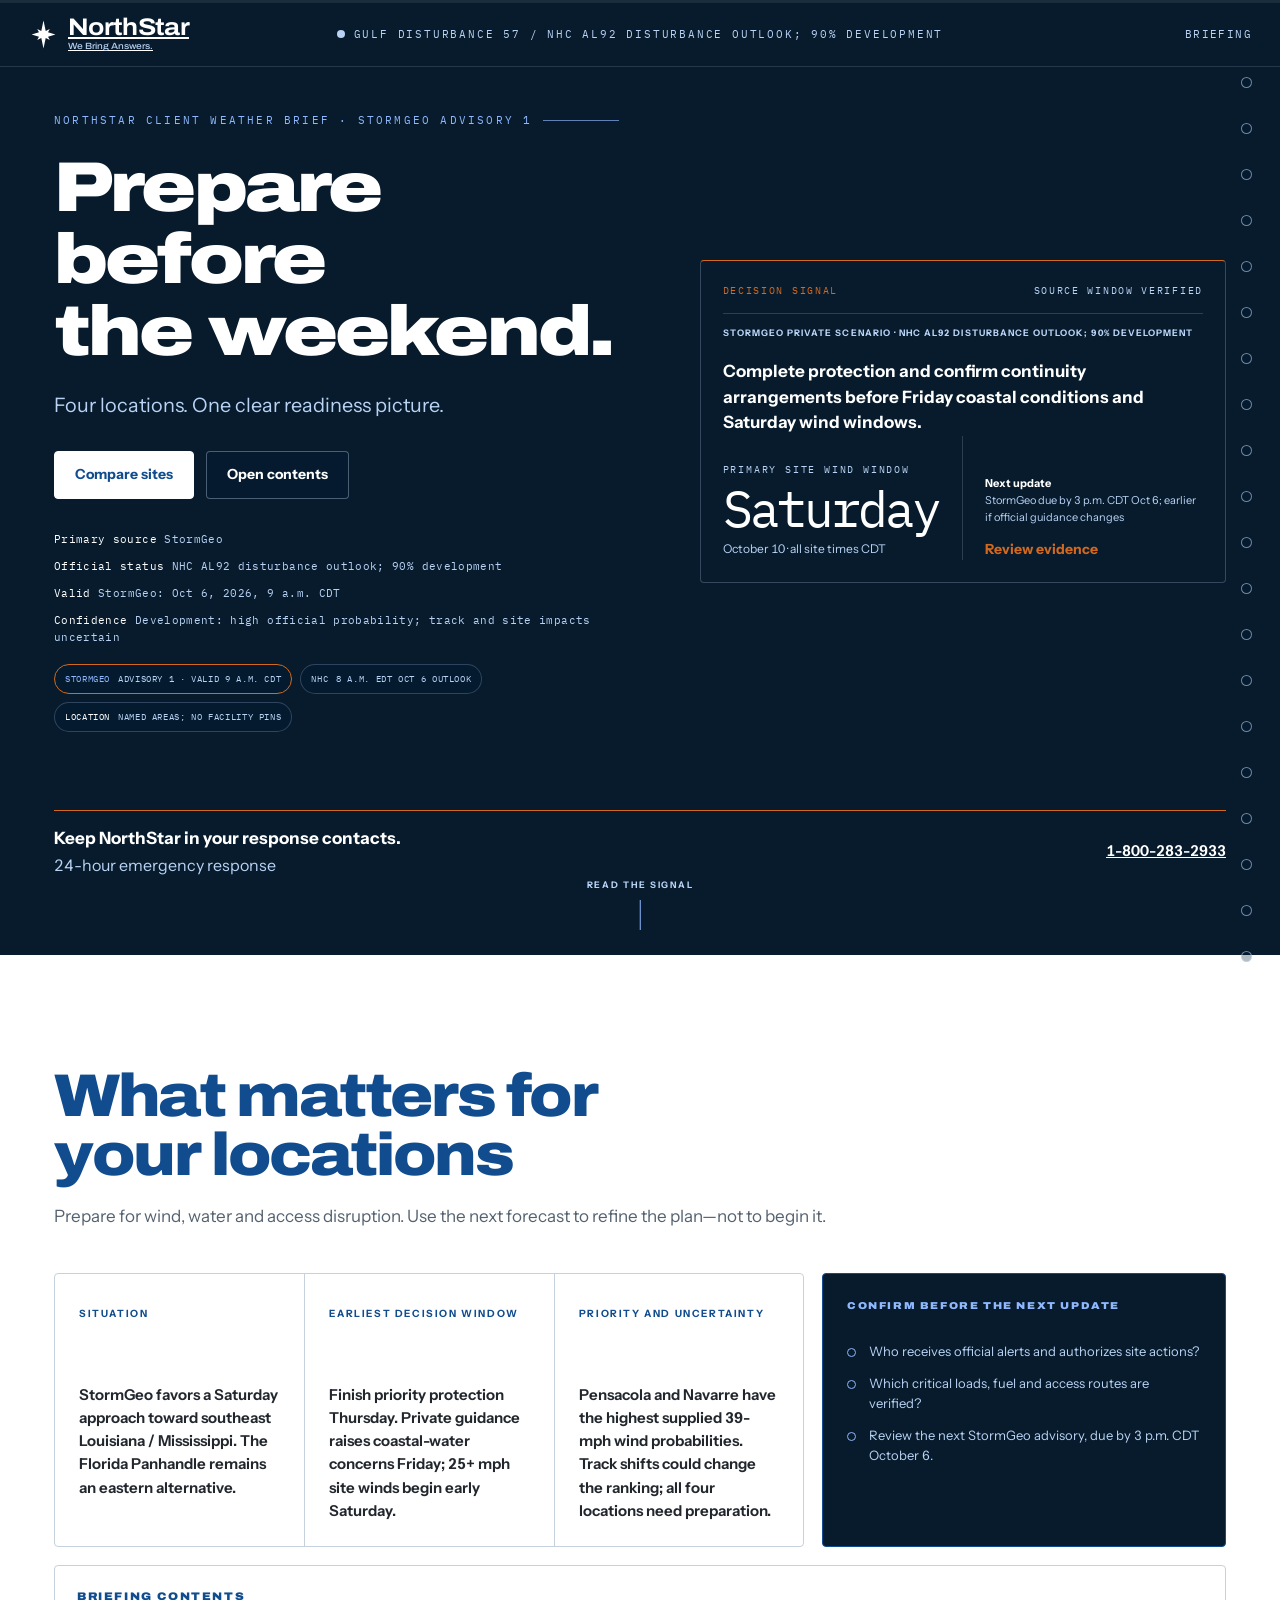
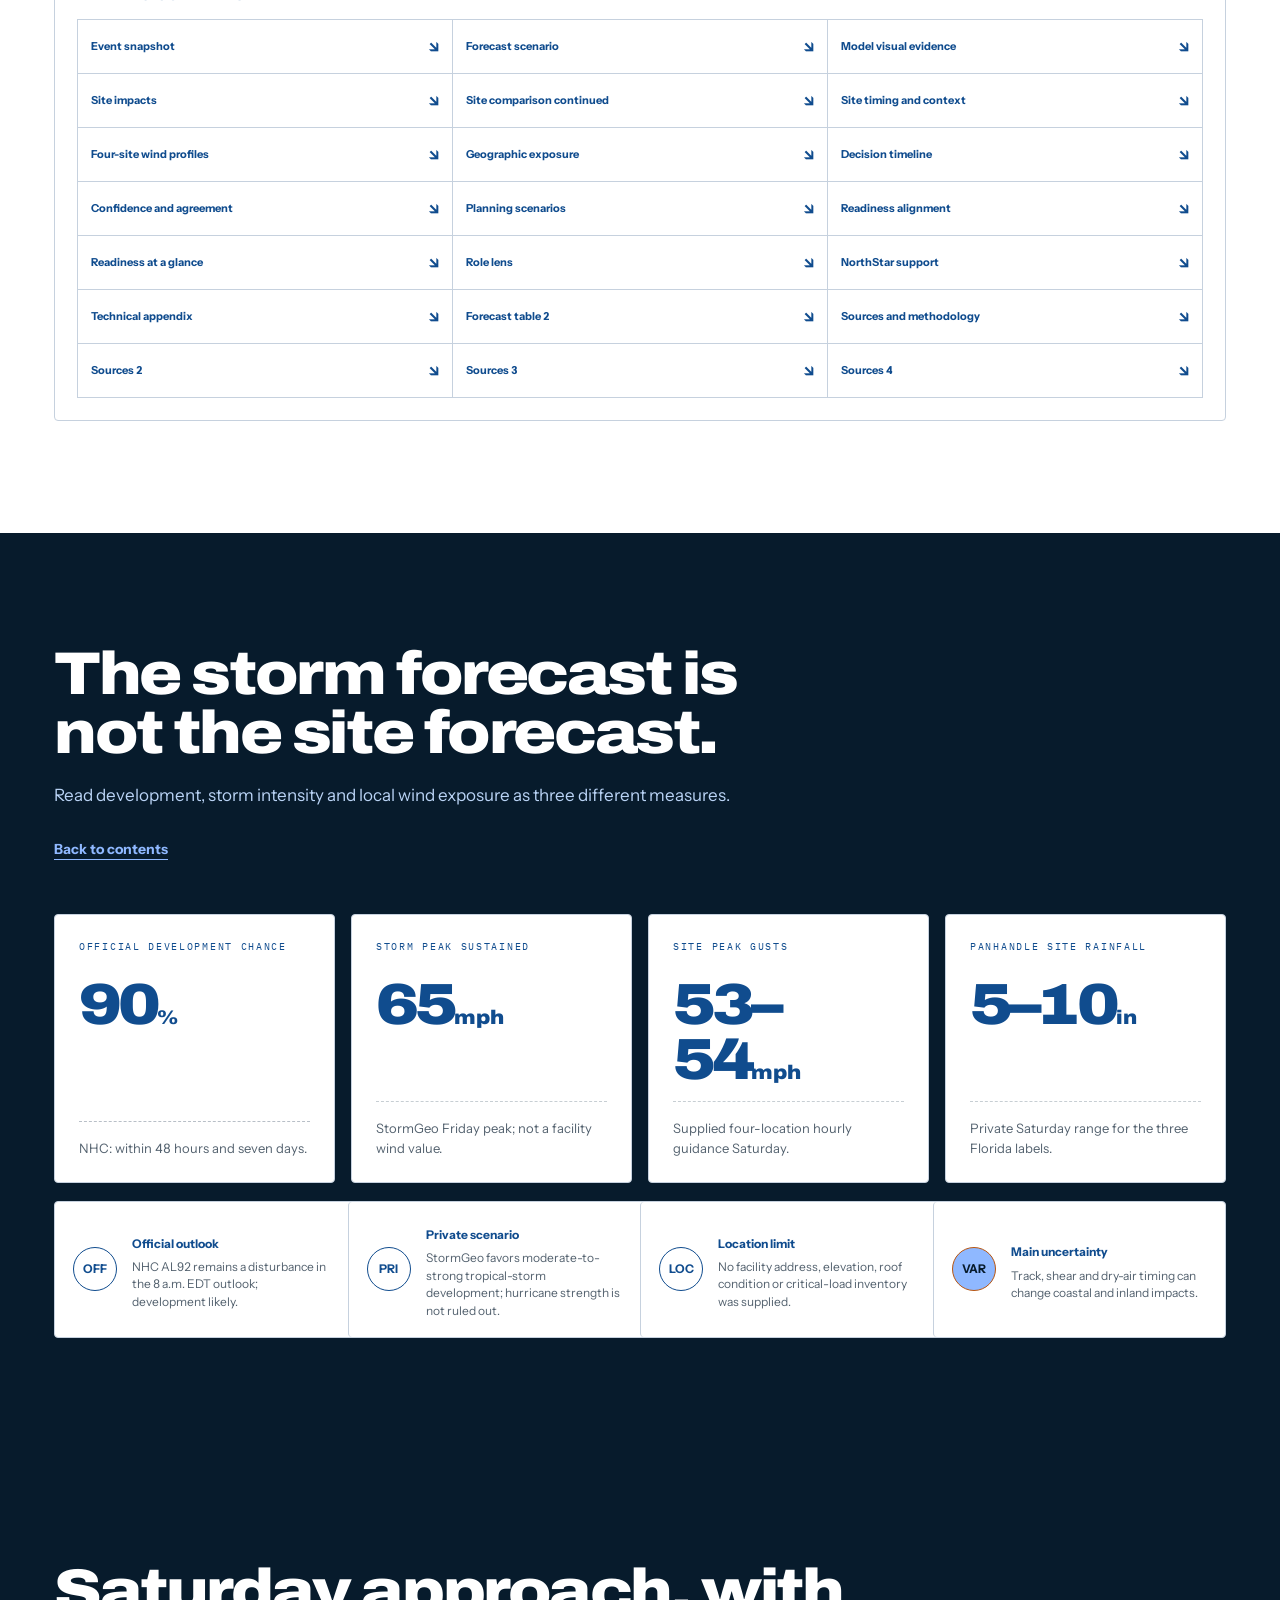
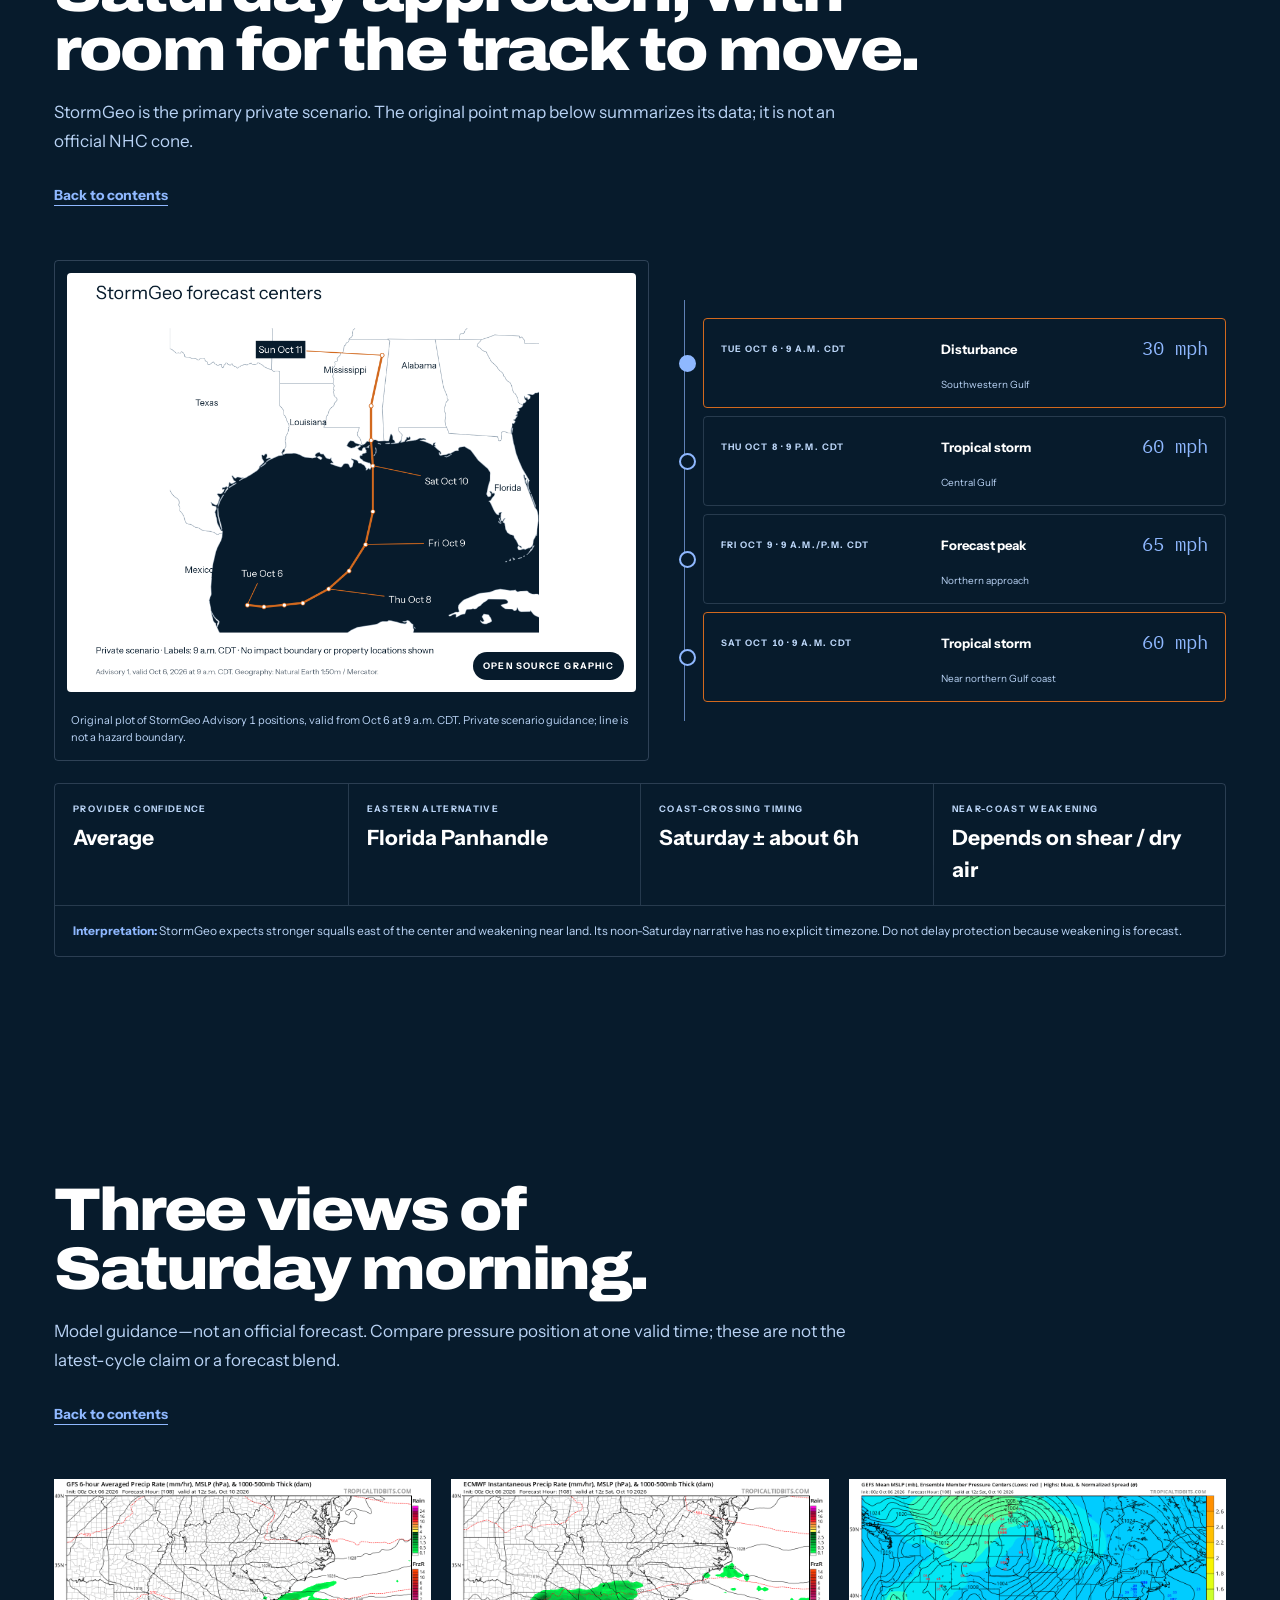
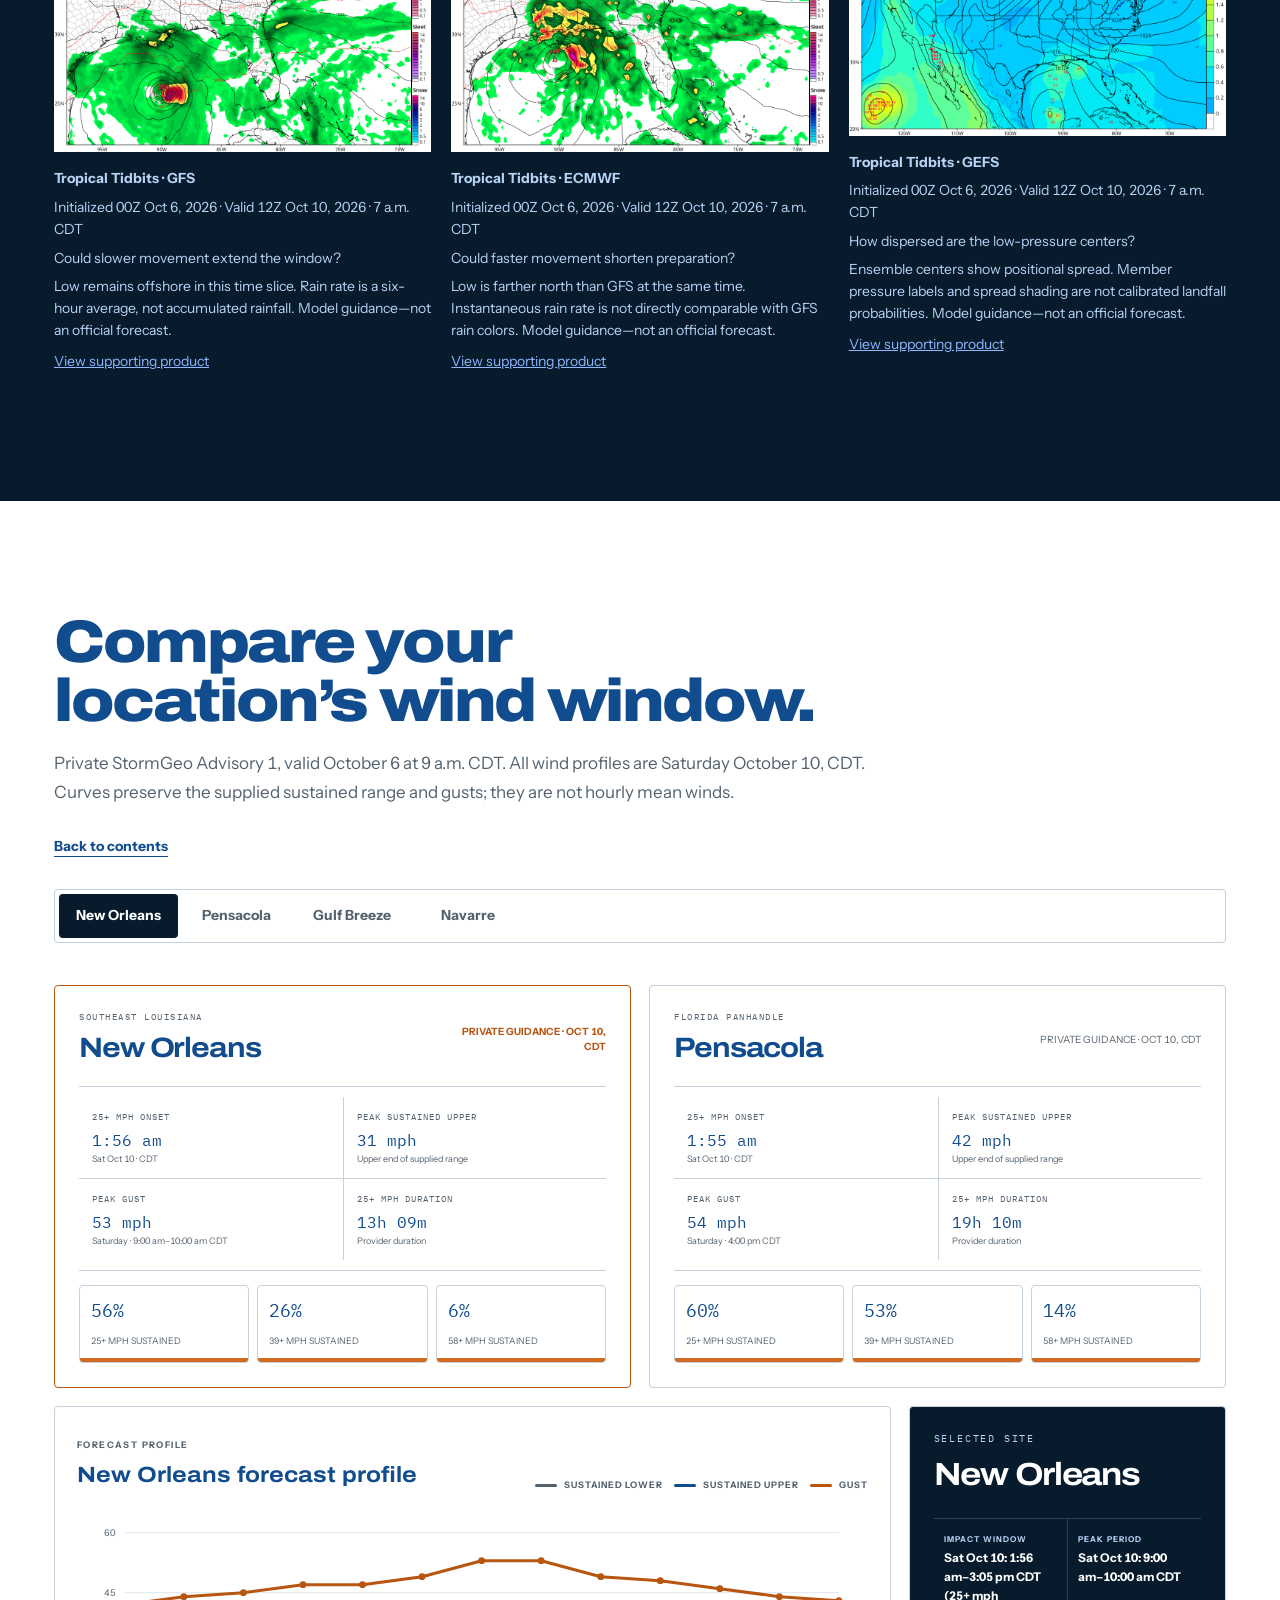
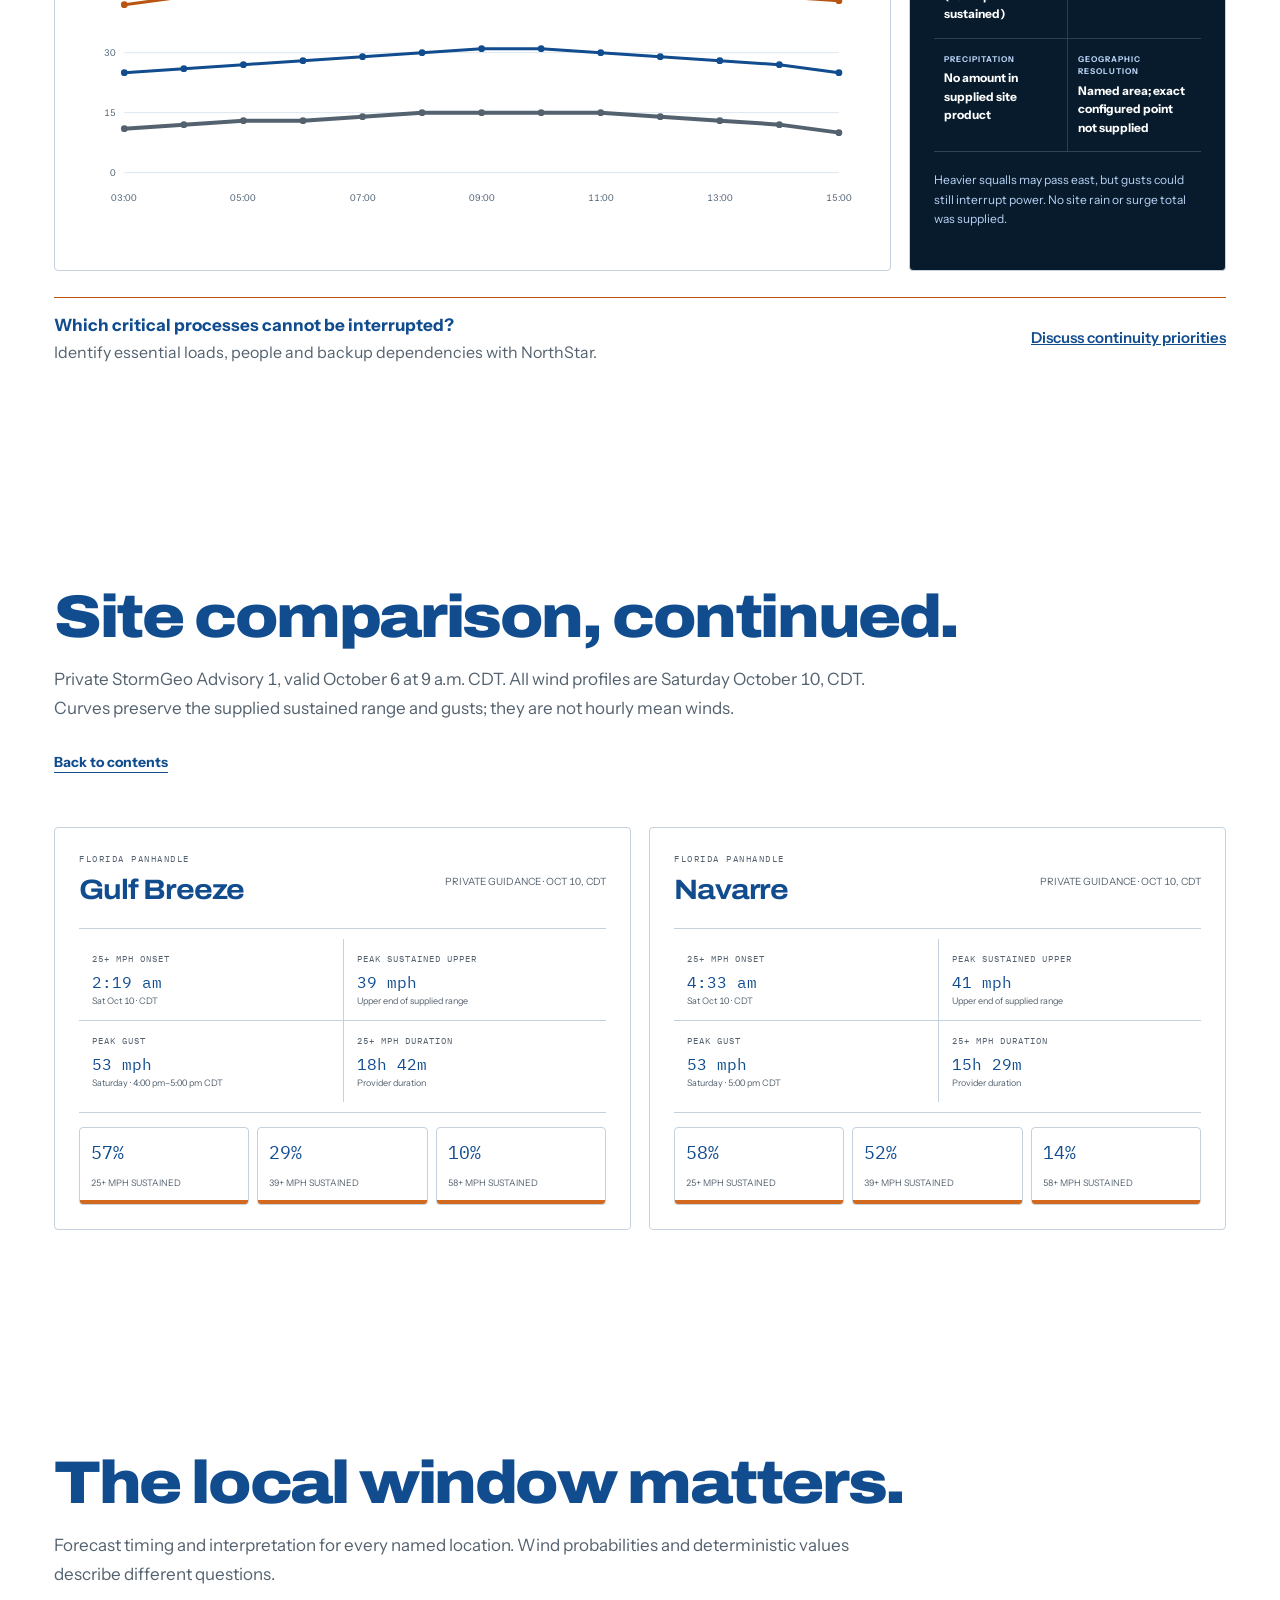
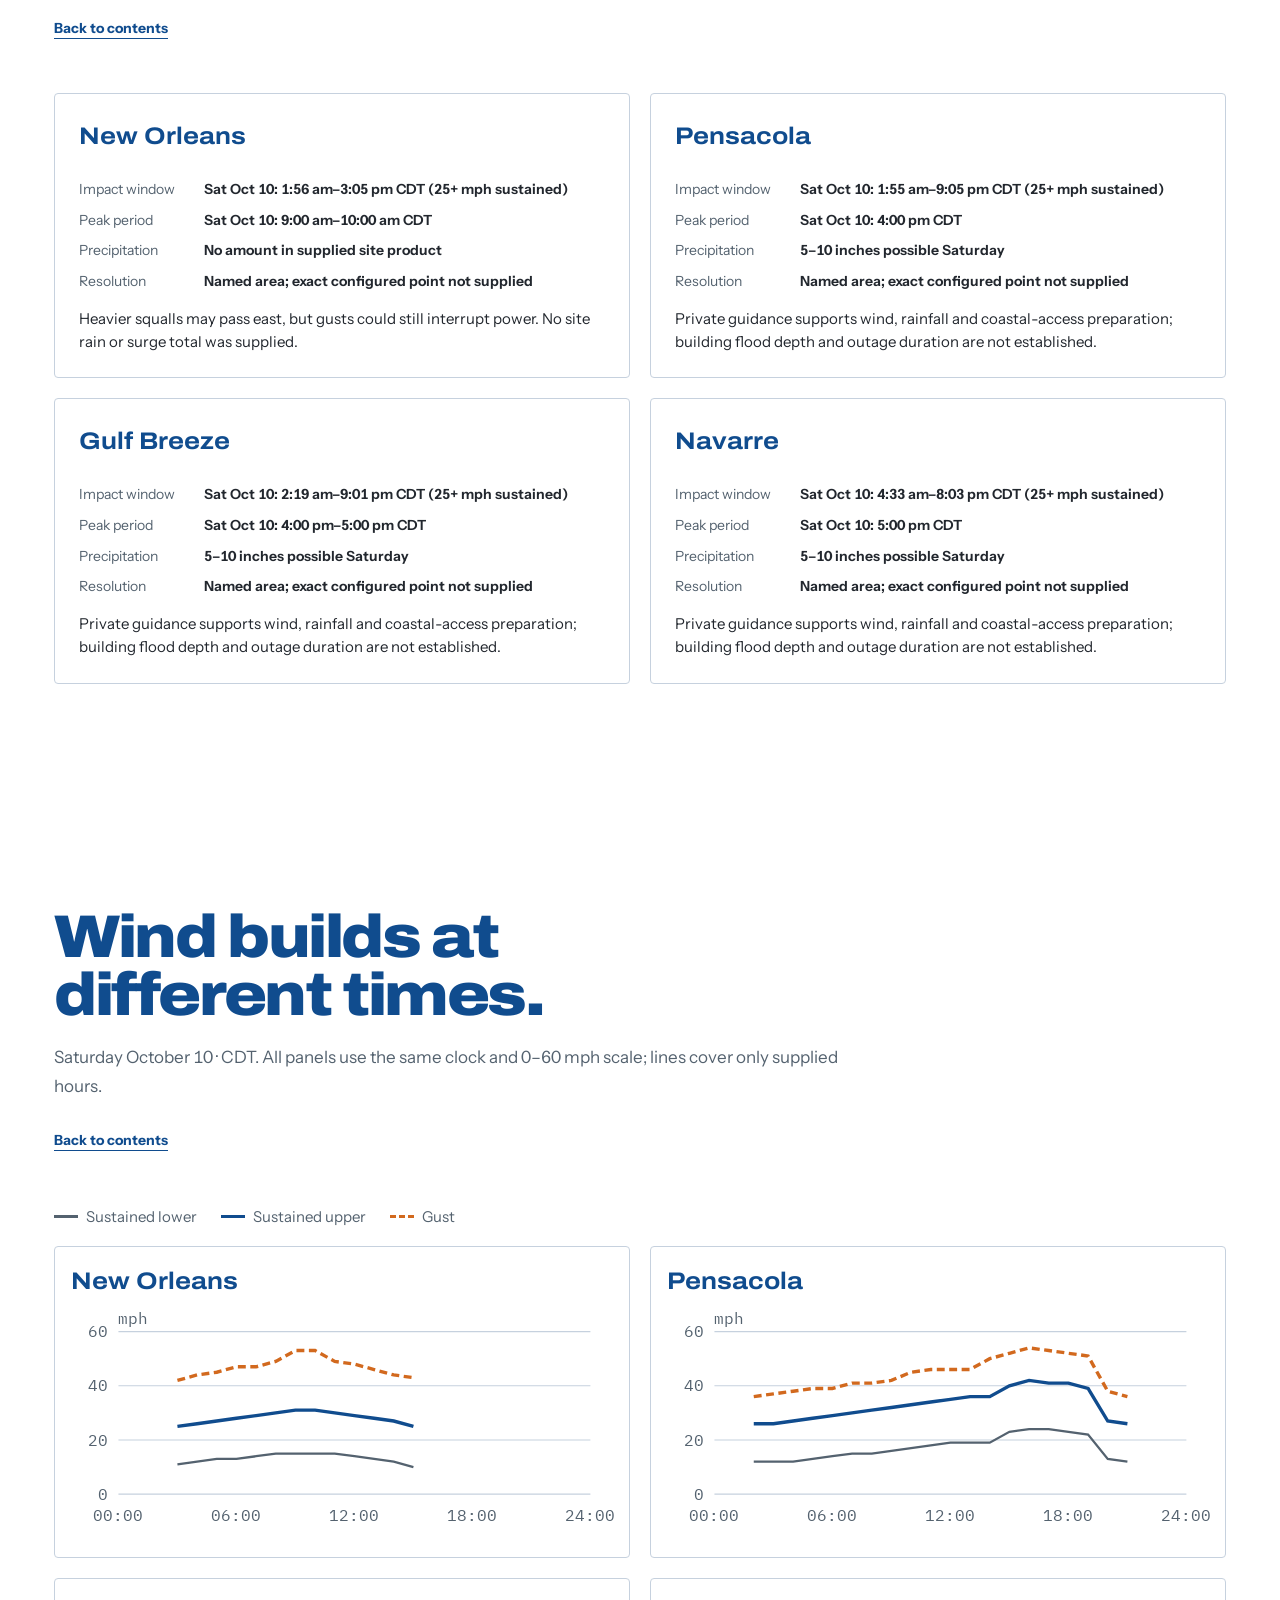
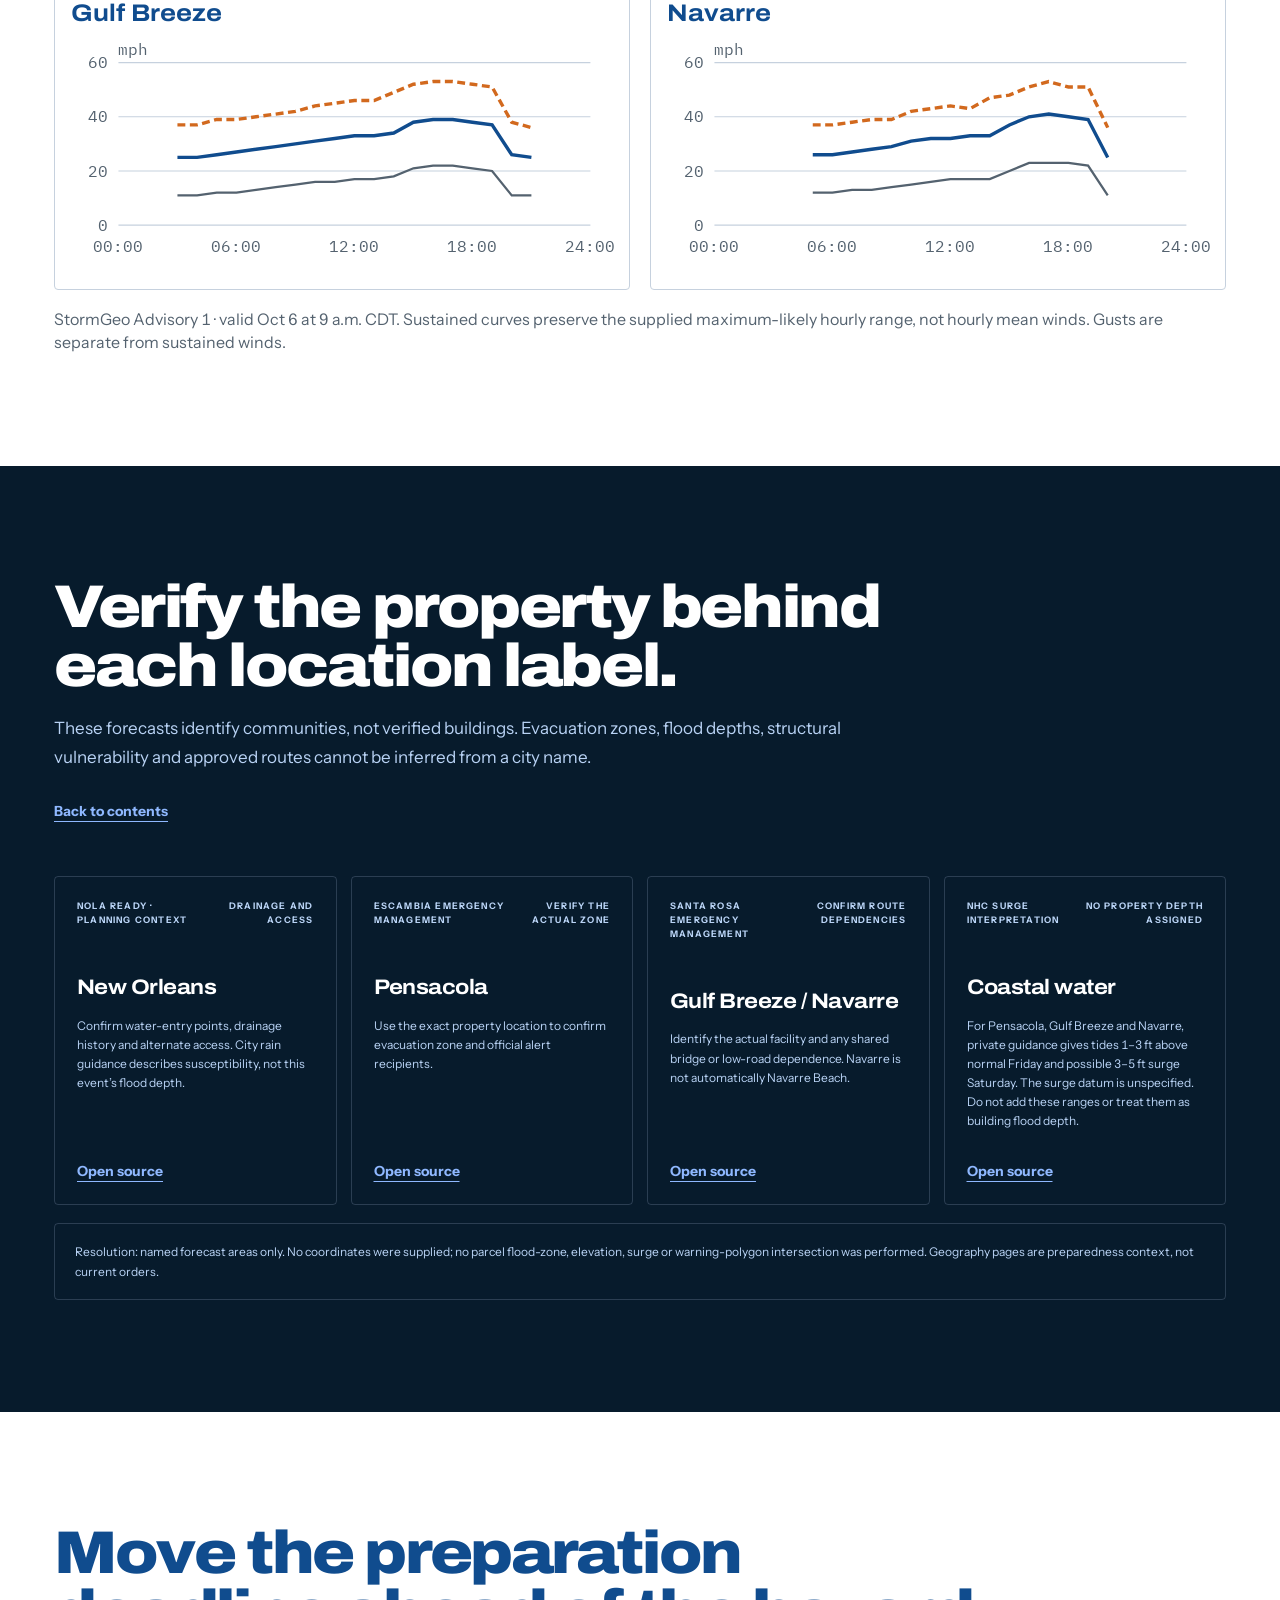
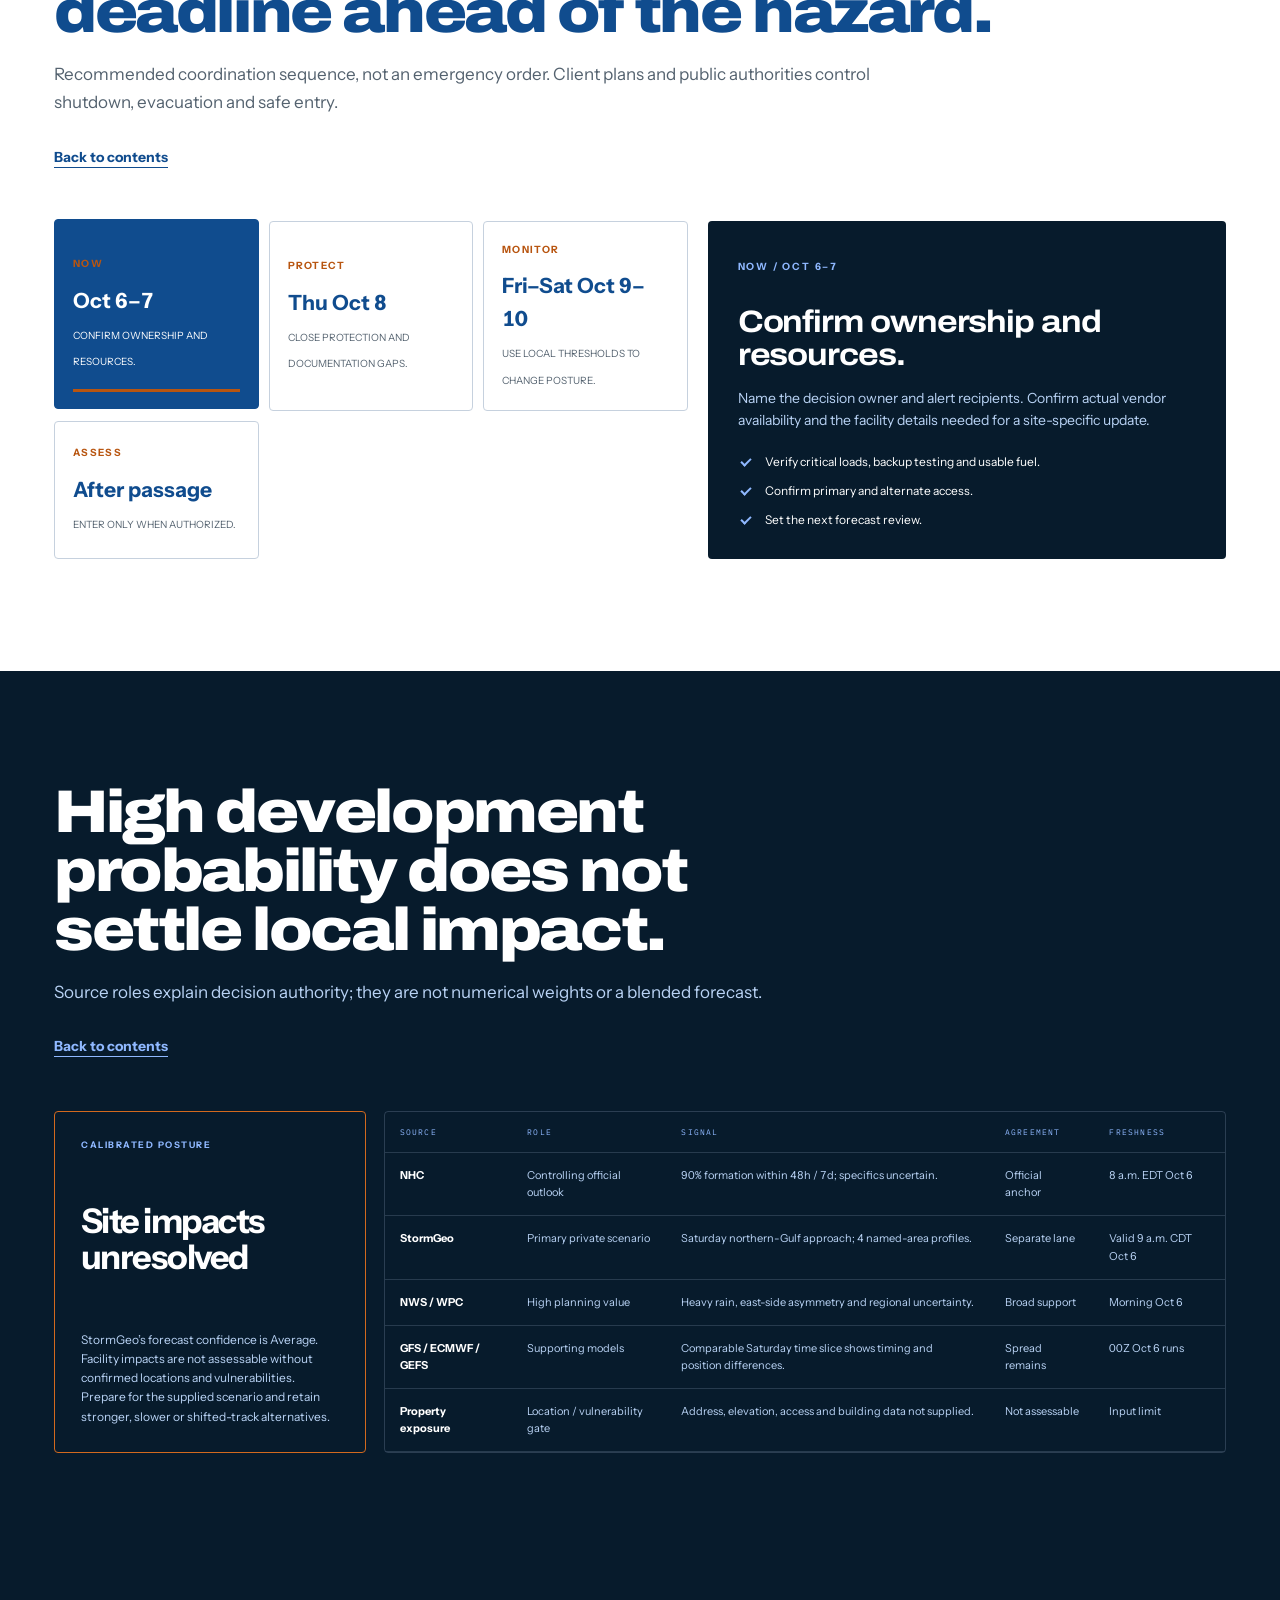
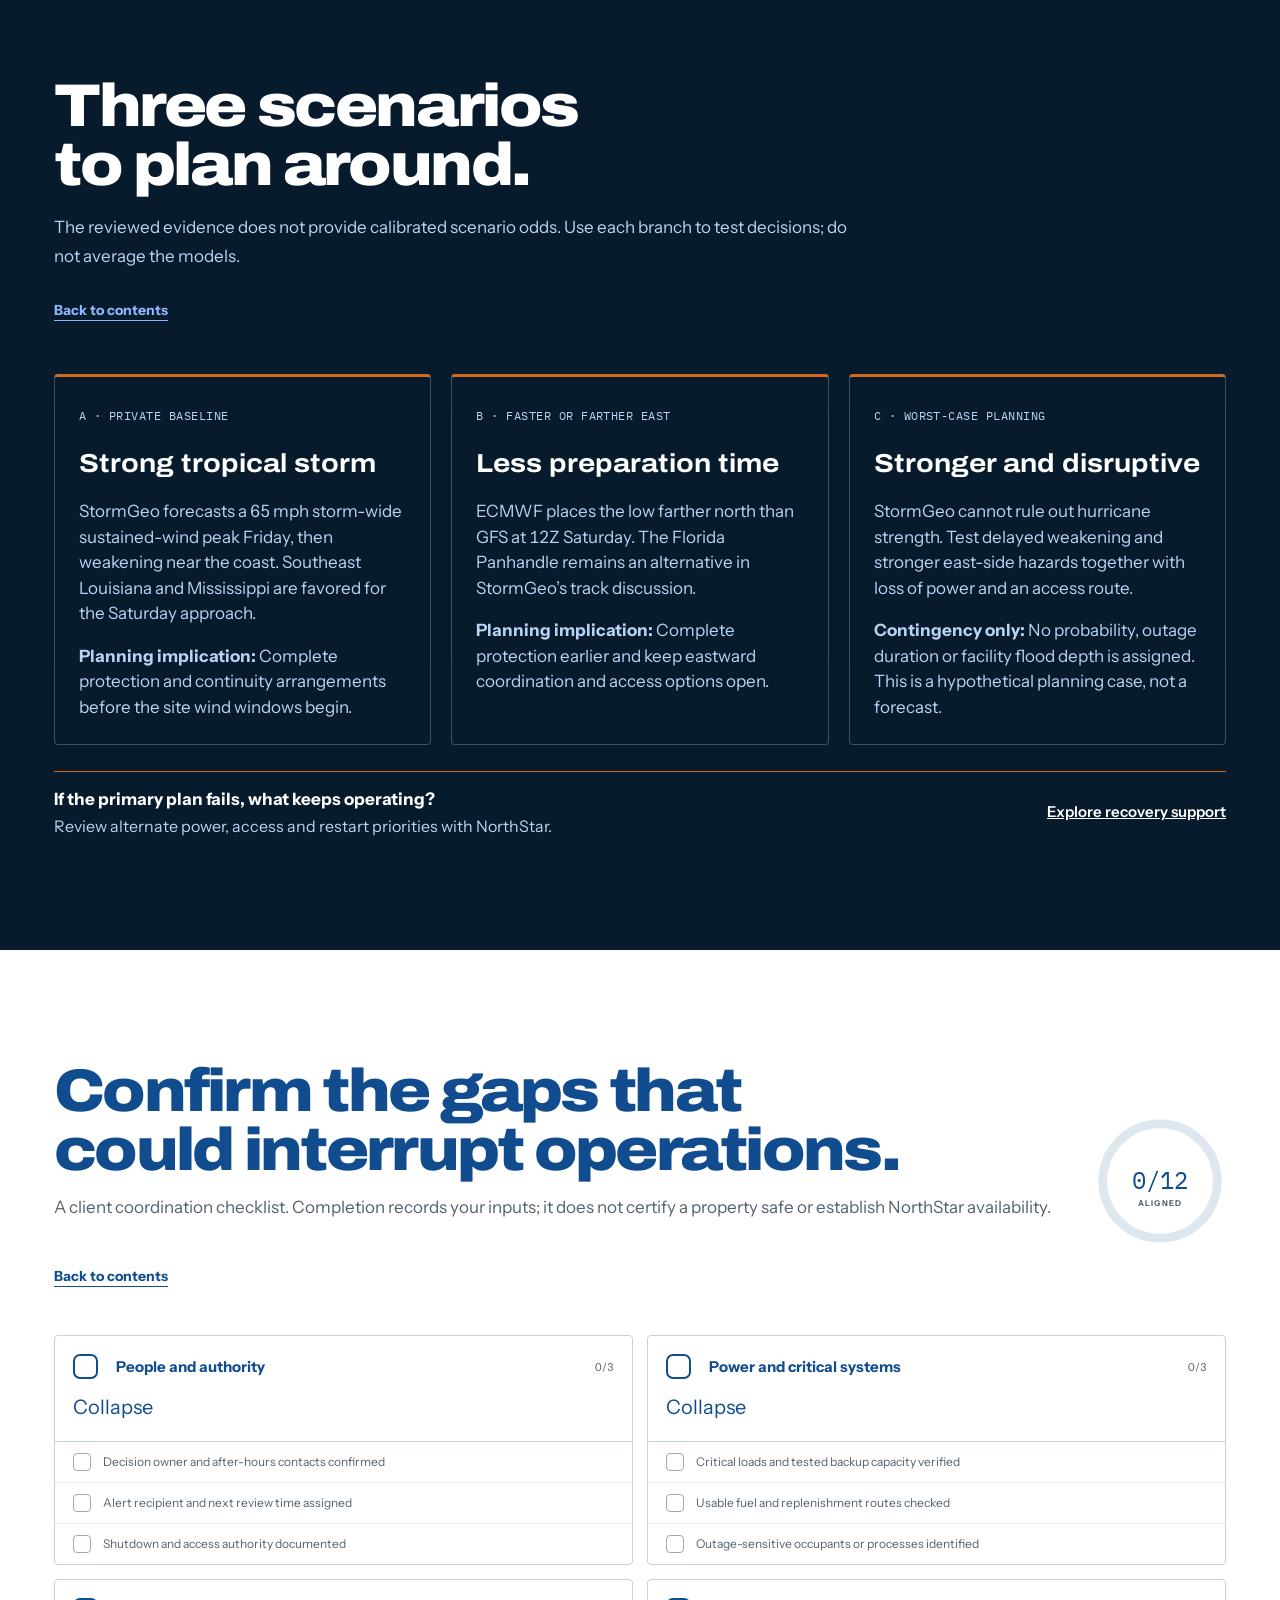
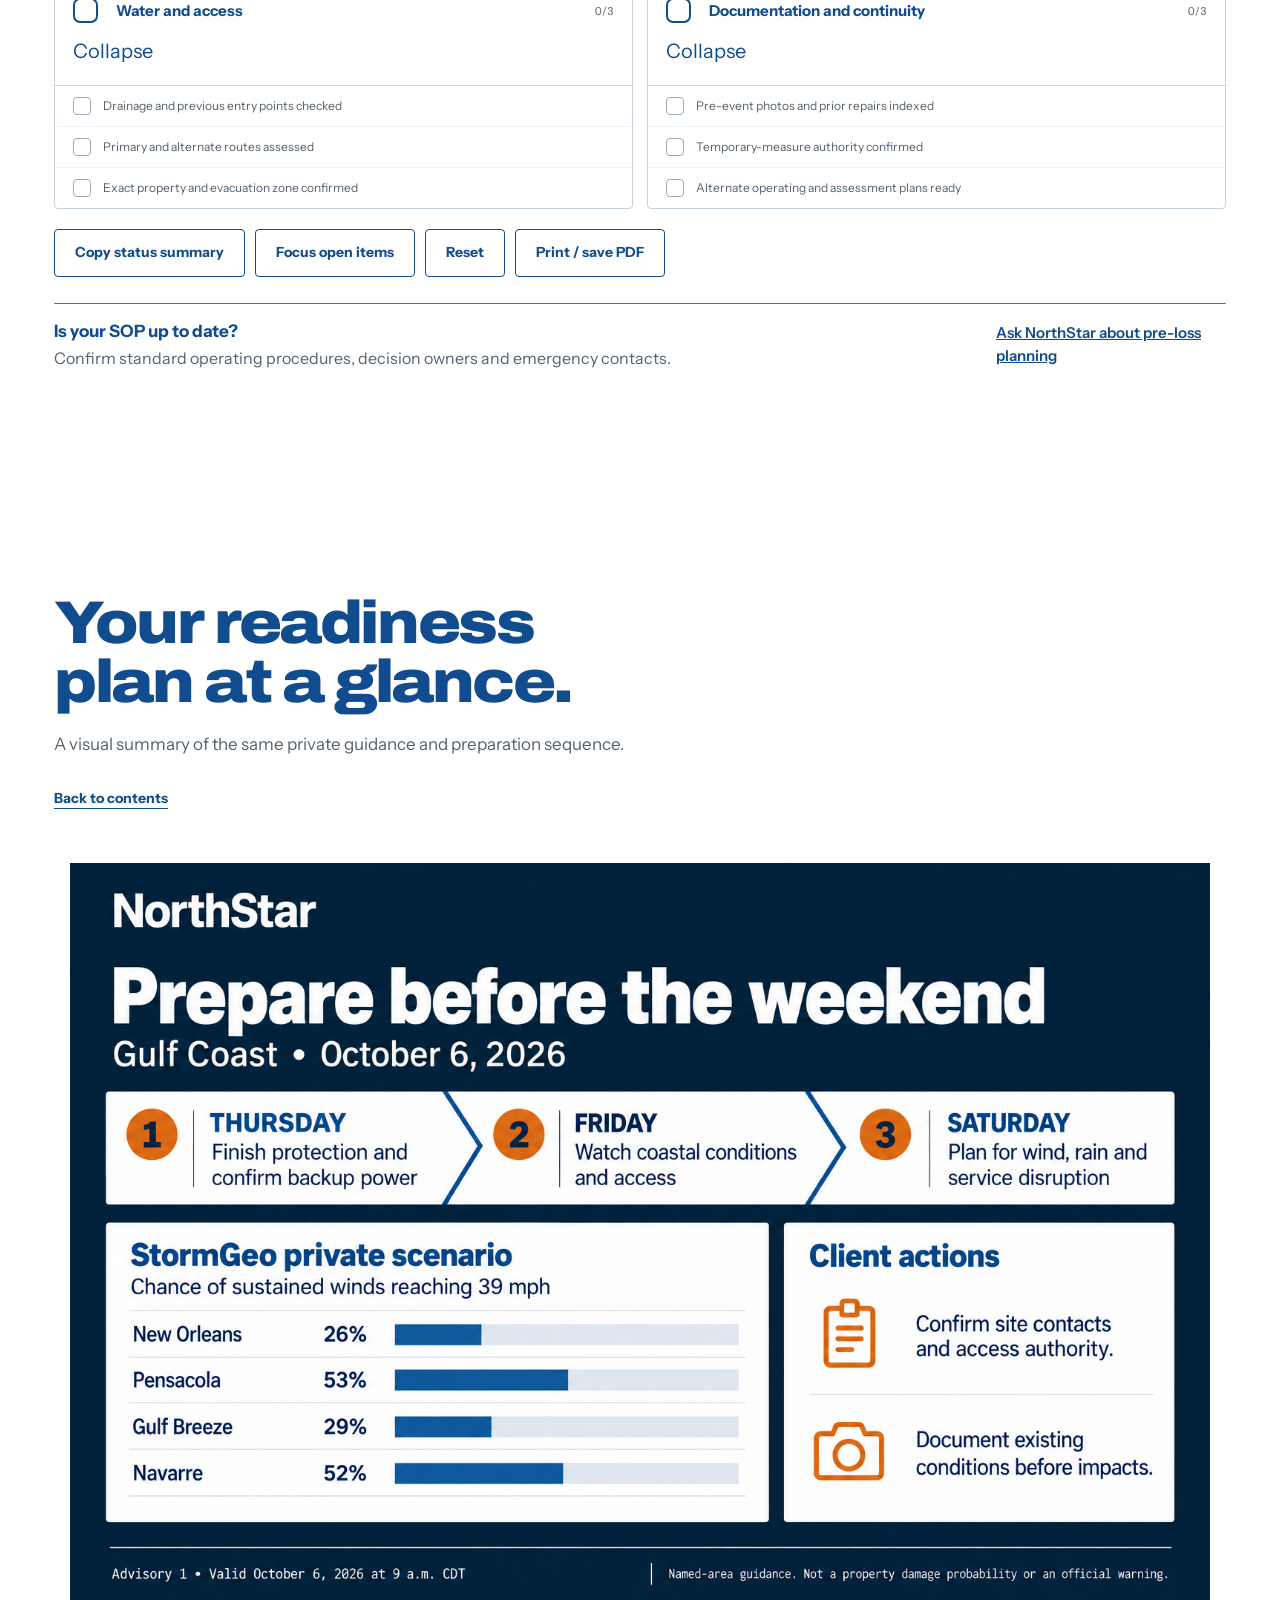
==== index.html @ 27cb6c7f "Publish Gulf Disturbance 57 client weather briefing" ====
<!doctype html>
<html lang="en" class="motion-ready">
<head>
  <meta charset="utf-8">
  <meta name="viewport" content="width=device-width, initial-scale=1">
  <meta name="theme-color" content="#071B2C">
  <meta name="description" content="NorthStar client weather-intelligence briefing.">
  <title>NorthStar Weather Intelligence Briefing</title>
  <link rel="icon" href="assets/logos/northstar-compass-icon.png">
  <link rel="stylesheet" href="styles/app.css">
  <script defer src="scripts/vendor/gsap.min.js"></script>
  <script defer src="scripts/vendor/ScrollTrigger.min.js"></script>
  <script defer src="scripts/briefing-data.js"></script>
  <script defer src="scripts/app.js"></script>
</head>
<body data-report-mode="full" data-print-label="NORTHSTAR WEATHER INTELLIGENCE">
  <!--
  THESIS: A weather brief is a decision instrument, not a forecast collage; it leads with the operating signal and makes every conclusion traceable.
  OWN-WORLD: Deep navy fields, restrained gold punctuation, sharp evidence lines, tabular measurements, and hazard-coded semantic accents.
  STORY: Orient in seconds, inspect site and geographic exposure, understand agreement and uncertainty, then align the next actions.
  FIRST VIEWPORT: An asymmetric event thesis and a separate command panel sit over a restrained atmospheric field with direct routes to sites and sources.
  FORM: NorthStar operational briefing, evolved from the Hawaii reference implementation; seed 135.
  FINISH: unreviewed and undocumented is unfinished; this build ends with the finish review, the verdict, and DESIGN.md
  -->
  <a class="skip-link" href="#main">Skip to briefing</a>
  <div class="scroll-progress" aria-hidden="true"><span id="scrollProgress"></span></div>

  <header class="topbar" id="topbar">
    <a class="brand" href="#top" aria-label="NorthStar briefing home">
      <img src="assets/logos/star-mark-white.svg" alt=""><span class="brand-wordmark">NorthStar<small>We Bring Answers.</small></span>
    </a>
    <div class="status" aria-live="polite">
      <span class="status-dot" aria-hidden="true"></span>
      <span id="headerStatus">Weather intelligence briefing</span>
    </div>
    <div class="where" id="whereLabel">Client briefing</div>
  </header>

  <nav class="section-dots" id="sectionDots" aria-label="Briefing sections"></nav>
  <a class="readiness-fab" id="readinessFab" href="#readiness" tabindex="-1" aria-hidden="true">
    <span>Readiness alignment</span><strong id="fabCount">0/0</strong>
  </a>

  <main id="main" tabindex="-1">
    <section class="hero section-watch" id="top" data-section="Briefing">
      <canvas id="windCanvas" aria-hidden="true"></canvas>
      <div class="hero-gridlines" aria-hidden="true"></div>
      <div class="storm-orbit" aria-hidden="true">
        <svg class="storm-symbol" viewBox="0 0 800 800">
          <g class="spin">
            <path d="M400 400C480 290 636 302 724 426C603 362 496 378 429 467C347 576 184 531 84 395C221 481 333 486 400 400Z"/>
            <path d="M401 399C501 475 490 631 362 720C431 594 420 486 332 421C224 341 274 177 416 87C323 219 316 332 401 399Z"/>
            <path d="M399 401C312 493 162 455 91 315C198 425 310 446 390 369C489 273 646 337 713 486C606 364 493 338 399 401Z"/>
          </g>
          <circle class="storm-eye" cx="400" cy="400" r="34"/>
          <circle class="storm-core" cx="400" cy="400" r="5"/>
        </svg>
      </div>

      <div class="container hero-layout">
        <div class="hero-copy reveal">
          <div class="eyebrow" id="heroEyebrow">NorthStar client weather brief</div>
          <h1 id="heroTitle">Event intelligence.<br><span class="gold">Decision ready.</span></h1>
          <p class="hero-deck" id="heroDeck">Replace the planning data with verified event and site intelligence before publication.</p>
          <div class="hero-actions">
            <a class="button primary" href="#sites">Compare sites</a>
            <a class="button ghost" href="#contents">Open contents</a>
          </div>
          <div class="hero-meta" id="heroMeta"></div>
          <div class="freshness-rail" id="freshnessRail" aria-label="Source freshness"></div>
        </div>

        <aside class="hero-command" aria-label="Current decision signal">
          <div class="command-topline"><span>Decision signal</span><em id="freshnessStatus">Draft / unverified</em></div>
          <div class="command-source-line" id="commandSourceLine">StormGeo private scenario · official status verified separately</div>
          <p id="decisionSignal">Replace this planning statement with the verified operating signal.</p>
          <div class="countdown-block">
            <span class="micro" id="countdownEyebrow">Next decision window</span>
            <strong id="countdownValue">TBD</strong>
            <span id="countdownLabel">Awaiting verified timing</span>
          </div>
          <div class="command-footer">
            <span><b>Next update</b><br><span id="nextUpdateStatus">Not scheduled</span></span>
            <a href="#sources">Review evidence</a>
          </div>
        </aside>
      </div>
      <a class="scroll-cue" href="#tldr"><span>Read the signal</span></a>
    </section>

    <section class="light section-watch" id="tldr" data-section="TL;DR">
      <div class="container">
        <div class="section-head reveal">
          <div class="kicker">Executive TL;DR</div>
          <h2 id="tldrHeadline">What matters now.</h2>
          <p id="tldrSummary">This page is intentionally concise. The forecast, geographic, and source detail follows.</p>
        </div>
        <div class="tldr-layout reveal">
          <div class="tldr-primary" id="tldrPrimary"></div>
          <div class="tldr-secondary" id="tldrSecondary"></div>
        </div>
        <nav class="brief-toc reveal" id="contents" aria-label="Briefing contents">
          <h3>Briefing contents</h3>
          <div id="tocLinks"></div>
        </nav>
      </div>
    </section>

    <section class="dark section-watch full-only" id="snapshot" data-section="Event snapshot">
      <div class="container">
        <div class="section-head reveal">
          <div class="kicker">Event snapshot</div>
          <h2 id="snapshotHeadline">Verified conditions and forecast signals.</h2>
          <p id="snapshotSummary"></p>
          <a class="back-to-contents" href="#contents">Back to contents</a>
        </div>
        <div class="signal-grid reveal" id="signalGrid"></div>
        <div class="signal-brief reveal" id="signalBrief"></div>
      </div>
    </section>

    <section class="dark section-watch full-only" id="forecast" data-section="Forecast scenario">
      <div class="container">
        <div class="section-head reveal">
          <div class="kicker">Forecast scenario</div>
          <h2 id="forecastHeadline">Primary scenario and uncertainty.</h2>
          <p id="forecastSummary"></p>
          <a class="back-to-contents" href="#contents">Back to contents</a>
        </div>
        <div class="track-layout">
          <figure class="track-frame reveal" id="forecastVisual"></figure>
          <div class="forecast-ladder reveal" id="forecastLadder" role="list" aria-label="Forecast timeline"></div>
        </div>
        <div class="uncertainty-strip reveal" id="uncertaintyStrip"></div>
      </div>
    </section>

    <section class="light section-watch" id="sites" data-section="Site impacts">
      <div class="container">
        <div class="section-head split reveal">
          <div>
            <div class="kicker">Site impacts</div>
            <h2 id="sitesHeadline">Compare the forecast at each operating location.</h2>
            <p id="sitesSummary"></p>
            <a class="back-to-contents" href="#contents">Back to contents</a>
          </div>
          <div class="site-switch" id="siteSwitch" role="group" aria-label="Select detailed site forecast"></div>
        </div>
        <div class="site-summary-grid reveal" id="siteSummaryGrid"></div>
        <div class="wind-lab reveal">
          <div class="wind-chart-card">
            <div class="chart-head">
              <div><span>Forecast profile</span><h3 id="chartTitle">Site forecast chart</h3></div>
              <div class="chart-legend"><span class="sustained">Sustained</span><span class="gust">Gust</span></div>
            </div>
            <div class="chart-scroll" id="chartScroll" tabindex="0" aria-label="Scrollable hourly forecast chart">
              <svg id="windChart" viewBox="0 0 920 380" role="img" aria-labelledby="chartTitle chartDataSummary"></svg>
            </div>
            <p class="chart-scroll-hint">Swipe or use arrow keys to inspect the complete profile.</p>
            <p class="sr-only" id="chartDataSummary" role="status" aria-live="polite"></p>
          </div>
          <aside class="wind-readout" aria-live="polite">
            <span class="micro">Selected site</span>
            <h3 id="readoutSite">No site selected</h3>
            <div class="readout-grid">
              <div><span>Impact window</span><b id="readoutWindow">—</b></div>
              <div><span>Peak period</span><b id="readoutPeak">—</b></div>
              <div><span>Precipitation</span><b id="readoutRain">—</b></div>
              <div><span>Geographic resolution</span><b id="readoutResolution">—</b></div>
            </div>
            <p id="readoutNote"></p>
          </aside>
        </div>
        <div class="print-site-table print-only" id="printSiteTable"></div>
      </div>
    </section>

    <section class="dark section-watch" id="geography" data-section="Geographic exposure">
      <div class="container">
        <div class="section-head reveal">
          <div class="kicker">Geographic exposure</div>
          <h2 id="geographyHeadline">Forecast intensity is only half the site story.</h2>
          <p id="geographySummary"></p>
          <a class="back-to-contents" href="#contents">Back to contents</a>
        </div>
        <div class="geography-grid reveal" id="geographyGrid"></div>
        <div class="resolution-note reveal" id="resolutionNote"></div>
      </div>
    </section>

    <section class="light section-watch" id="timeline" data-section="Decision timeline">
      <div class="container">
        <div class="section-head reveal">
          <div class="kicker">Decision timeline</div>
          <h2 id="timelineHeadline">Align information before conditions compress the options.</h2>
          <p id="timelineSummary"></p>
          <a class="back-to-contents" href="#contents">Back to contents</a>
        </div>
        <div class="decision-clock reveal">
          <div class="gate-rail" id="gateRail" role="tablist" aria-label="Decision timeline"></div>
          <article class="gate-detail" id="gateDetail" role="tabpanel" tabindex="0" aria-live="polite"></article>
        </div>
      </div>
    </section>

    <section class="dark section-watch full-only" id="confidence" data-section="Confidence and agreement">
      <div class="container">
        <div class="section-head reveal">
          <div class="kicker">Confidence and agreement</div>
          <h2 id="confidenceHeadline">Agreement matters; provenance matters more.</h2>
          <p id="confidenceSummary"></p>
          <a class="back-to-contents" href="#contents">Back to contents</a>
        </div>
        <div class="confidence-layout reveal">
          <div class="confidence-posture" id="confidencePosture"></div>
          <div class="agreement-table-wrap" id="agreementTable"></div>
        </div>
      </div>
    </section>

    <section class="light section-watch full-only" id="readiness" data-section="Readiness alignment">
      <div class="container">
        <div class="readiness-head reveal">
          <div>
            <div class="kicker">Readiness alignment</div>
            <h2 id="readinessHeadline">One shared operating picture.</h2>
            <p id="readinessSummary"></p>
            <a class="back-to-contents" href="#contents">Back to contents</a>
          </div>
          <div class="score-ring" aria-live="polite">
            <svg viewBox="0 0 120 120" aria-hidden="true"><circle class="track" cx="60" cy="60" r="52"/><circle class="fill" id="scoreArc" cx="60" cy="60" r="52"/></svg>
            <strong id="scoreText">0/0</strong><span>aligned</span>
          </div>
        </div>
        <div class="check-grid reveal" id="checkGrid"></div>
        <div class="tool-row reveal">
          <button class="button outline" type="button" id="copyReadiness">Copy status summary</button>
          <button class="button outline" type="button" id="focusOpen">Focus open items</button>
          <button class="button outline" type="button" id="resetReadiness">Reset</button>
          <button class="button outline" type="button" id="printBrief">Print / save PDF</button>
        </div>
      </div>
    </section>

    <section class="dark section-watch full-only" id="roles" data-section="Role lens">
      <div class="container">
        <div class="section-head reveal">
          <div class="kicker">Role lens</div>
          <h2 id="rolesHeadline">Same event. Different evidence questions.</h2>
          <p id="rolesSummary"></p>
          <a class="back-to-contents" href="#contents">Back to contents</a>
        </div>
        <div class="role-layout reveal">
          <form class="role-builder" aria-label="Select role and site">
            <label>Partner role<select id="roleSelect"></select></label>
            <label>Site<select id="roleSiteSelect"></select></label>
          </form>
          <article class="role-output" aria-live="polite">
            <div class="role-score"><span>Priority lens</span><strong id="rolePriority">Evidence first</strong></div>
            <h3 id="roleTitle">Role / site</h3>
            <ul id="roleActions"></ul>
            <p id="roleBoundary"></p>
          </article>
        </div>
        <div class="print-role-grid print-only" id="printRoleGrid"></div>
      </div>
    </section>

    <section class="light section-watch full-only" id="appendix" data-section="Technical appendix">
      <div class="container">
        <div class="section-head reveal">
          <div class="kicker">Technical appendix</div>
          <h2 id="appendixHeadline">Forecast data, preserved with context.</h2>
          <p id="appendixSummary"></p>
          <a class="back-to-contents" href="#contents">Back to contents</a>
        </div>
        <div class="appendix-stack reveal" id="appendixStack"></div>
      </div>
    </section>

    <section class="dark sources section-watch" id="sources" data-section="Sources and methodology">
      <div class="container">
        <div class="section-head reveal">
          <div class="kicker">Sources and methodology</div>
          <h2 id="sourcesHeadline">Every material statement should have a source and valid time.</h2>
          <p id="sourcesSummary"></p>
          <a class="back-to-contents" href="#contents">Back to contents</a>
        </div>
        <div class="source-grid reveal" id="sourceGrid"></div>
        <div class="limits-note reveal" id="limitsNote"></div>
      </div>
    </section>
    <section id="visual-evidence" class="dark section-watch full-only"><h2 id="visual-evidenceHeadline">Three views of Saturday morning.</h2></section>
    <section id="sites-east" class="light section-watch full-only"><h2 id="sites-eastHeadline">Site comparison, continued.</h2></section>
    <section id="site-windows" class="light section-watch full-only"><h2 id="site-windowsHeadline">The local window matters.</h2></section>
    <section id="wind-profiles" class="light section-watch full-only"><h2 id="wind-profilesHeadline">Wind builds at different times.</h2></section>
    <section id="scenarios" class="dark section-watch full-only"><h2 id="scenariosHeadline">Three scenarios to plan around.</h2></section>
    <section id="readiness-visual" class="light section-watch full-only"><h2 id="readiness-visualHeadline">Your readiness plan at a glance.</h2></section>
    <section id="appendix-2" class="light section-watch full-only"><h2 id="appendix-2Headline">How to read the source differences</h2></section>
    <section id="sources-2" class="dark section-watch full-only"><h2 id="sources-2Headline">Sources and their roles.</h2></section>
    <section id="sources-3" class="dark section-watch full-only"><h2 id="sources-3Headline">Sources and their roles.</h2></section>
    <section id="sources-4" class="dark section-watch full-only"><h2 id="sources-4Headline">Sources and their roles.</h2></section>
    <section id="northstar-support" class="light section-watch full-only"><h2 id="northstar-supportHeadline">Protect the processes that cannot pause.</h2></section>
  </main>

  <footer class="footer">
    <div class="container footer-grid">
      <span class="brand-wordmark">NorthStar<small>We Bring Answers.</small></span>
      <p id="footerStatement">Prepared for client decision support. Verify the data cut before distribution.</p>
    </div>
    <div class="container footer-fineprint" id="footerFineprint"></div>
  </footer>

  <dialog class="image-dialog" id="imageDialog" aria-label="Source image viewer" aria-describedby="dialogCaption">
    <button type="button" id="closeDialog" aria-label="Close source image">Close image</button>
    <img id="dialogImage" src="assets/logos/northstar-compass-icon.png" alt="">
    <p id="dialogCaption"></p>
  </dialog>
</body>
</html>
---- styles/app.css ----
@font-face{font-family:"Geist Variable";src:url("../assets/fonts/geist-latin-wght-normal.woff2") format("woff2");font-weight:100 900;font-style:normal;font-display:swap}
@font-face{font-family:"Geist Mono Variable";src:url("../assets/fonts/geist-mono-latin-wght-normal.woff2") format("woff2");font-weight:100 900;font-style:normal;font-display:swap}
/* Geist is retained intentionally: it is the approved, self-hosted type family in the Hawaii briefing that defines this operational system. */

:root{
  --navy:#003a70;
  --abyss:#021c36;
  --deep:#0b2c4e;
  --mid:#16406b;
  --blue:#25639a;
  --gold:#fdb913;
  --gold-deep:#765300;
  --ice:#cadcfc;
  --white:#ffffff;
  --paper:#f5f8fb;
  --card:#ffffff;
  --charcoal:#22272e;
  --slate:#526678;
  --mist:#aebfd0;
  --line:#d8e2eb;
  --green:#63e6ad;
  --danger:#ff7a75;
  --warning:#ffcc4d;
  --info:#80c7ff;
  --violet:#c5a7ff;
  --event-accent:var(--gold);
  --font:"Geist Variable","Segoe UI",system-ui,-apple-system,BlinkMacSystemFont,"Helvetica Neue",Arial,sans-serif;
  --mono:"Geist Mono Variable","Cascadia Mono",Consolas,monospace;
  --ease:cubic-bezier(.16,1,.3,1);
  --header-h:64px;
}

*{box-sizing:border-box}
html{scroll-behavior:smooth;background:var(--abyss)}
body{margin:0;background:var(--paper);color:var(--charcoal);font-family:var(--font);font-size:16px;line-height:1.55;-webkit-font-smoothing:antialiased}
body.dialog-open{overflow:hidden}
body[data-report-mode="rapid"] .full-only{display:none}
button,select{font:inherit}
button,a{-webkit-tap-highlight-color:transparent}
button{border:0;cursor:pointer}
a{color:inherit}
img,svg{display:block;max-width:100%}
p,h1,h2,h3{margin-top:0}
p:last-child{margin-bottom:0}
::selection{background:var(--gold);color:var(--abyss)}
.sr-only{position:absolute !important;width:1px !important;height:1px !important;padding:0 !important;margin:-1px !important;overflow:hidden !important;clip:rect(0,0,0,0) !important;white-space:nowrap !important;border:0 !important}
main:focus{outline:none}

.skip-link{position:fixed;top:10px;left:10px;z-index:200;width:1px;height:1px;padding:0;overflow:hidden;clip-path:inset(50%);background:var(--gold);color:var(--abyss);font-weight:900;text-decoration:none;white-space:nowrap}
.skip-link:focus{width:auto;height:auto;padding:10px 14px;overflow:visible;clip-path:none}
:focus-visible{outline:3px solid var(--navy);outline-offset:4px}
:where(.hero,.dark,.topbar,.footer,.image-dialog) :focus-visible{outline-color:var(--gold)}

.container{width:min(1240px,100%);margin:0 auto;padding:0 34px}
.scroll-progress{position:fixed;inset:0 0 auto;z-index:120;height:3px;background:rgba(255,255,255,.08)}
.scroll-progress span{display:block;width:100%;height:100%;transform:scaleX(0);transform-origin:left center;background:var(--gold)}

.topbar{position:fixed;inset:3px 0 auto;z-index:110;height:var(--header-h);display:grid;grid-template-columns:1fr auto 1fr;align-items:center;padding:0 28px;border-bottom:1px solid rgba(202,220,252,.15);background:var(--abyss);color:#fff}
.brand{display:inline-flex;width:max-content;align-items:center}
.brand img{width:156px;filter:brightness(0) invert(1)}
.status{display:flex;align-items:center;gap:9px;color:var(--ice);font-size:11px;font-weight:850;letter-spacing:1.8px;text-transform:uppercase}
.status-dot{width:8px;height:8px;border-radius:50%;background:var(--green);animation:pulse 2.4s var(--ease) infinite}
.where{justify-self:end;color:var(--mist);font-size:11px;font-weight:750;letter-spacing:1.4px;text-transform:uppercase}

.section-dots{position:fixed;right:12px;top:50%;z-index:100;display:grid;gap:2px;transform:translateY(-50%)}
.section-dots a{position:relative;width:28px;height:28px;display:grid;place-items:center;border-radius:50%;font-size:0;text-decoration:none}
.section-dots a::after{content:"";width:9px;height:9px;border:1px solid rgba(202,220,252,.55);border-radius:50%;background:rgba(2,28,54,.3);transition:.25s var(--ease)}
.section-dots a::before{content:attr(aria-label);position:absolute;right:29px;top:50%;width:max-content;max-width:210px;transform:translate(8px,-50%);opacity:0;padding:5px 8px;border:1px solid rgba(202,220,252,.2);background:var(--abyss);color:#fff;font-size:10px;font-weight:800;letter-spacing:1.2px;text-transform:uppercase;pointer-events:none;transition:.2s var(--ease)}
.section-dots a:hover::before,.section-dots a:focus-visible::before{opacity:1;transform:translate(0,-50%)}
.section-dots a.active::after{border-color:var(--gold);background:var(--gold);transform:scale(1.35)}
.section-dots.on-light a::after{border-color:rgba(0,58,112,.55);background:#fff}
.section-dots.on-light a.active::after{background:var(--gold);border-color:var(--gold)}

.readiness-fab{position:fixed;right:24px;bottom:22px;z-index:105;width:62px;height:62px;display:grid;place-items:center;transform:translateY(120px);opacity:0;padding:8px;border:1px solid rgba(202,220,252,.3);border-radius:50%;background:var(--abyss);color:#fff;font-size:11px;font-weight:850;letter-spacing:1px;text-decoration:none;text-transform:uppercase;transition:.35s var(--ease)}
.readiness-fab.show{transform:none;opacity:1}
.readiness-fab>span{position:absolute;width:1px;height:1px;overflow:hidden;clip-path:inset(50%)}
.readiness-fab strong{display:grid;place-items:center;width:44px;height:44px;border-radius:50%;background:var(--gold);color:var(--abyss);font-family:var(--mono);font-size:11px}
.readiness-fab.complete strong{background:var(--green)}

section{position:relative;padding:112px 0;overflow:hidden;scroll-margin-top:calc(var(--header-h) + 3px)}
.light{background:var(--paper)}
.dark{background:var(--abyss);color:#fff}
.section-head{max-width:940px;margin-bottom:42px}
.section-head.split{max-width:none;display:grid;grid-template-columns:minmax(0,1fr) auto;align-items:end;gap:32px}
.section-head h2{max-width:990px;margin:0 0 18px;color:var(--navy);font-size:clamp(38px,4.7vw,68px);font-weight:860;letter-spacing:-.04em;line-height:.98;text-wrap:balance}
.dark .section-head h2{color:#fff}
.section-head p{max-width:820px;margin:0;color:var(--slate);font-size:17px;line-height:1.7}
.dark .section-head p{color:var(--ice)}
.kicker,.eyebrow{display:flex;align-items:center;gap:11px;margin-bottom:23px;color:var(--navy);font-size:11px;font-weight:900;letter-spacing:2.2px;text-transform:uppercase}
.dark .kicker,.hero .eyebrow{color:var(--gold)}
.kicker::after,.eyebrow::after{content:"";width:76px;height:1px;background:currentColor;opacity:.65}
.kicker{display:none}
.kicker span{display:grid;place-items:center;width:28px;height:28px;border:1px solid currentColor;border-radius:50%;letter-spacing:0}
.hero .eyebrow span{padding:4px 7px;border:1px solid rgba(253,185,19,.4);border-radius:999px;color:var(--gold);letter-spacing:1.2px}
.micro{color:var(--mist);font-size:10px;font-weight:900;letter-spacing:1.8px;text-transform:uppercase}
.reveal{opacity:0;transform:translateY(24px);transition:opacity .72s var(--ease),transform .72s var(--ease)}
.reveal.in{opacity:1;transform:none}
.print-only{display:none}

.draft-banner{position:fixed;inset:0 0 auto;z-index:500;min-height:34px;display:flex;align-items:center;justify-content:center;gap:12px;padding:7px 18px;background:var(--danger);color:var(--abyss);font-size:11px;font-weight:760;letter-spacing:.04em}
.draft-banner strong{text-transform:uppercase;letter-spacing:.12em}
.is-draft .topbar{top:34px}
.is-draft .scroll-progress{top:34px}
.is-draft section{scroll-margin-top:calc(var(--header-h) + 37px)}
.is-draft .hero{padding-top:146px}

.back-to-contents{display:inline-flex;margin-top:18px;color:inherit;font-size:10px;font-weight:850;letter-spacing:1.3px;text-decoration-thickness:1px;text-underline-offset:5px;text-transform:uppercase}
.light .back-to-contents{color:var(--navy)}
.dark .back-to-contents{color:var(--gold)}

.freshness-rail{max-width:860px;display:flex;flex-wrap:wrap;justify-content:center;gap:8px;margin:18px auto 0}
.freshness-rail span{display:flex;gap:8px;align-items:center;padding:7px 10px;border:1px solid rgba(202,220,252,.22);border-radius:999px;background:rgba(2,28,54,.38);color:var(--ice);font-size:9px;font-weight:720;letter-spacing:.07em;text-transform:uppercase}
.freshness-rail b{color:#fff}
.freshness-rail [data-state="primary"]{border-color:rgba(253,185,19,.5)}
.freshness-rail [data-state="primary"] b{color:var(--gold)}
.freshness-rail [data-state="official"] b{color:var(--green)}

.tldr-layout{display:grid;grid-template-columns:minmax(0,1.3fr) minmax(300px,.7fr);gap:18px;align-items:stretch}
.tldr-primary{display:grid;grid-template-columns:repeat(3,1fr);border:1px solid var(--line);border-radius:16px;background:#fff;overflow:hidden}
.tldr-primary article{min-height:205px;padding:24px;border-left:1px solid var(--line)}
.tldr-primary article:first-child{border-left:0}
.tldr-primary span,.tldr-secondary h3{color:var(--navy);font-size:10px;font-weight:900;letter-spacing:1.6px;text-transform:uppercase}
.tldr-primary p{margin:58px 0 0;color:var(--charcoal);font-size:15px;font-weight:640;line-height:1.55}
.tldr-secondary{padding:24px;border:1px solid var(--navy);border-radius:16px;background:var(--navy);color:#fff}
.tldr-secondary h3{color:var(--gold)}
.tldr-secondary ul{display:grid;gap:13px;margin:28px 0 0;padding:0;list-style:none}
.tldr-secondary li{display:grid;grid-template-columns:12px 1fr;gap:10px;color:var(--ice);font-size:13px;line-height:1.5}
.tldr-secondary li::before{content:"";width:7px;height:7px;margin-top:6px;border:1px solid var(--gold);border-radius:50%}

.brief-toc{margin-top:18px;padding:22px;border:1px solid var(--line);border-radius:16px;background:#fff}
.brief-toc h3{margin:0 0 14px;color:var(--navy);font-size:11px;font-weight:900;letter-spacing:1.6px;text-transform:uppercase}
.brief-toc>div{display:grid;grid-template-columns:repeat(3,1fr);border-top:1px solid var(--line);border-left:1px solid var(--line)}
.brief-toc a{min-height:54px;display:flex;align-items:center;justify-content:space-between;gap:12px;padding:11px 13px;border-right:1px solid var(--line);border-bottom:1px solid var(--line);color:var(--navy);font-size:11px;font-weight:760;text-decoration:none}
.brief-toc a:hover,.brief-toc a:focus-visible{background:var(--gold);color:var(--abyss)}
.brief-toc b{font-size:15px}

.source-placeholder{min-height:360px;display:grid;align-content:center;justify-items:center;gap:12px;padding:42px;border:1px dashed rgba(202,220,252,.35);border-radius:10px;background:#032846;text-align:center}
.source-placeholder span{color:var(--gold);font-size:9px;font-weight:900;letter-spacing:1.6px;text-transform:uppercase}
.source-placeholder strong{max-width:430px;font-size:27px;letter-spacing:-.035em;line-height:1.05}
.source-placeholder p{max-width:520px;color:var(--ice);font-size:12px;line-height:1.6}

.chart-legend span::before{background:var(--legend-color,var(--navy))}
.chart-gridline{stroke:#d8e2eb;stroke-width:1}
.chart-axis{fill:#526678;font-family:var(--mono);font-size:11px}
.chart-line,.chart-point{vector-effect:non-scaling-stroke}

.geography-grid{display:grid;grid-template-columns:repeat(4,1fr);gap:14px}
.geography-card{min-height:265px;display:flex;flex-direction:column;padding:22px;border:1px solid rgba(202,220,252,.18);border-radius:16px;background:rgba(2,28,54,.48)}
.geography-card>div{display:flex;justify-content:space-between;gap:12px;color:var(--mist);font-size:9px;font-weight:850;letter-spacing:1.2px;text-transform:uppercase}
.geography-card>div strong{color:var(--warning);text-align:right}
.geography-card[data-level="low"]>div strong{color:var(--green)}
.geography-card[data-level="high"]>div strong{color:var(--danger)}
.geography-card h3{margin:44px 0 12px;font-size:21px;letter-spacing:-.025em}
.geography-card p{color:var(--ice);font-size:12px;line-height:1.6}
.geography-card a{width:max-content;margin-top:auto;padding-top:18px;color:var(--gold);font-size:10px;font-weight:850;text-decoration-thickness:1px;text-underline-offset:5px;text-transform:uppercase}
.resolution-note{margin-top:18px;padding:18px 20px;border:1px solid rgba(202,220,252,.18);border-radius:14px;background:rgba(253,185,19,.07);color:var(--ice);font-size:12px;line-height:1.6}

.confidence-layout{display:grid;grid-template-columns:minmax(280px,.54fr) minmax(0,1.46fr);gap:18px;align-items:stretch}
.confidence-posture{display:flex;flex-direction:column;padding:26px;border:1px solid rgba(253,185,19,.46);border-radius:16px;background:rgba(253,185,19,.07)}
.confidence-posture span{color:var(--gold);font-size:9px;font-weight:900;letter-spacing:1.5px;text-transform:uppercase}
.confidence-posture strong{margin:52px 0 18px;color:#fff;font-size:34px;letter-spacing:-.045em;line-height:1.05}
.confidence-posture p{margin-top:auto;color:var(--ice);font-size:12px;line-height:1.6}
.agreement-table-wrap{overflow:auto;border:1px solid rgba(202,220,252,.18);border-radius:16px;background:rgba(2,28,54,.5)}
.agreement-table-wrap table,.appendix-table table{width:100%;border-collapse:collapse}
.agreement-table-wrap th,.agreement-table-wrap td{padding:14px 15px;border-bottom:1px solid rgba(202,220,252,.16);color:var(--ice);font-size:11px;text-align:left;vertical-align:top}
.agreement-table-wrap th{color:var(--gold);font-size:8px;font-weight:900;letter-spacing:1.2px;text-transform:uppercase}
.agreement-table-wrap td:first-child{color:#fff;font-weight:760}

.check-card.collapsed .check-items{display:none}

.appendix-stack{display:grid;gap:18px}
.appendix-table{padding:22px;border:1px solid var(--line);border-radius:16px;background:#fff}
.appendix-table h3{margin:0 0 16px;color:var(--navy);font-size:22px;letter-spacing:-.025em}
.table-scroll{overflow:auto;border:1px solid var(--line);border-radius:10px}
.appendix-table th,.appendix-table td{min-width:125px;padding:11px 12px;border-right:1px solid var(--line);border-bottom:1px solid var(--line);font-size:11px;text-align:left;vertical-align:top}
.appendix-table th{background:var(--navy);color:#fff;font-size:9px;letter-spacing:.08em;text-transform:uppercase}
.appendix-table tr:last-child td{border-bottom:0}
.appendix-table p{margin:13px 0 0;color:var(--slate);font-size:11px;line-height:1.55}

.source-card a{width:max-content;margin-top:14px;color:var(--gold);font-size:9px;font-weight:900;letter-spacing:1.2px;text-underline-offset:5px;text-transform:uppercase}
.source-card>strong{width:max-content;margin-top:14px;color:var(--mist);font-size:9px;letter-spacing:1.1px;text-transform:uppercase}
.source-card.private-source{border-color:rgba(253,185,19,.52);background:rgba(253,185,19,.07)}
.limits-note span{color:var(--gold);font-size:10px;font-weight:900;letter-spacing:1.5px;text-transform:uppercase}
.footer-grid>p{justify-self:end;max-width:560px;margin:0;color:var(--ice);font-size:12px;line-height:1.6;text-align:right}

@media (max-width:1050px){
  .tldr-layout,.confidence-layout{grid-template-columns:1fr}
  .geography-grid{grid-template-columns:repeat(2,1fr)}
}

@media (max-width:760px){
  .draft-banner{justify-content:flex-start;min-height:42px;font-size:9px}
  .is-draft .topbar{top:42px}
  .is-draft .scroll-progress{top:42px}
  .is-draft .hero{padding-top:148px}
  .tldr-primary,.brief-toc>div,.geography-grid{grid-template-columns:1fr}
  .tldr-primary article{min-height:auto;border-top:1px solid var(--line);border-left:0}
  .tldr-primary article:first-child{border-top:0}
  .tldr-primary p{margin-top:24px}
  .freshness-rail{justify-content:flex-start;overflow-x:auto;flex-wrap:nowrap;padding-bottom:5px;scrollbar-width:thin}
  .freshness-rail span{flex:0 0 auto}
  .source-placeholder{min-height:260px;padding:28px 20px}
  .source-placeholder strong{font-size:22px}
  .agreement-table-wrap,.table-scroll{border-radius:8px}
  .footer-grid>p{justify-self:start;text-align:left}
}

.hero{min-height:100vh;display:flex;align-items:center;padding:112px 0 78px;background:var(--abyss);color:#fff;isolation:isolate}
.hero::before{content:"";position:absolute;inset:0 0 0 63%;z-index:-3;background:var(--deep);clip-path:polygon(24% 0,100% 0,100% 100%,0 100%)}
.hero-gridlines{display:none}
#windCanvas{position:absolute;inset:0;width:100%;height:100%;z-index:-1;opacity:.8}
.storm-orbit{position:absolute;left:50%;top:42%;width:min(78vw,980px);transform:translate(-50%,-50%);opacity:.2}
.storm-symbol path{fill:none;stroke:var(--ice);stroke-width:2.2;stroke-linecap:round;opacity:.56}
.storm-symbol path:nth-child(2){stroke:var(--gold);opacity:.76}
.storm-symbol path:nth-child(3){stroke:var(--blue);opacity:.7}
.spin{transform-box:fill-box;transform-origin:center;animation:spin 110s linear infinite}
.storm-eye{fill:rgba(2,28,54,.25);stroke:var(--gold);stroke-width:2;animation:eyePulse 4.6s ease-in-out infinite}
.storm-core{fill:var(--gold)}
.hero-layout{display:grid;grid-template-columns:minmax(0,1.06fr) minmax(480px,.94fr);gap:52px;align-items:center;position:relative;z-index:2}
.hero-copy{width:100%;min-width:0;max-width:1120px;margin:0;text-align:left}
.hero .eyebrow{justify-content:flex-start}
.hero h1{margin:0 0 24px;font-size:clamp(56px,5.5vw,82px);font-weight:900;letter-spacing:-.04em;line-height:.9;text-wrap:balance}
.hero h1 .word{display:inline-block;opacity:0;transform:translateY(28px);animation:wordIn .78s var(--ease) forwards;animation-delay:calc(.16s + var(--i)*.09s)}
.hero h1 .gold{color:var(--gold)}
.hero-deck{max-width:760px;margin:0;color:var(--ice);font-size:clamp(17px,1.55vw,23px);line-height:1.48}
.hero-actions{display:flex;flex-wrap:wrap;justify-content:flex-start;gap:12px;margin-top:30px}
.button{display:inline-flex;min-height:46px;align-items:center;justify-content:center;padding:12px 20px;border:1px solid transparent;border-radius:10px;font-size:11px;font-weight:900;letter-spacing:1.5px;text-decoration:none;text-transform:uppercase;transition:transform .22s var(--ease),background .22s,color .22s,border-color .22s}
.button:hover{transform:translateY(-2px)}
.button:active{transform:translateY(0) scale(.98)}
.button.primary{background:var(--gold);color:var(--abyss)}
.button.ghost{border-color:rgba(202,220,252,.35);background:rgba(2,28,54,.28);color:#fff}
.button.outline{border-color:var(--navy);background:transparent;color:var(--navy)}
.button.outline:hover{background:var(--navy);color:#fff}
.hero-meta{display:flex;flex-wrap:wrap;justify-content:flex-start;gap:10px 24px;margin-top:32px;color:var(--mist);font-size:11px;letter-spacing:.35px}
.hero-meta b{color:#fff}
.hero .freshness-rail{justify-content:flex-start;margin-left:0;margin-right:0}
.hero-command{position:relative;width:100%;min-width:0;margin:0;display:grid;grid-template-columns:minmax(0,1fr) minmax(0,1fr);gap:0;padding:22px;border:1px solid rgba(202,220,252,.24);border-top-color:var(--event-accent);border-radius:16px;background:#032846;overflow-wrap:anywhere}
.command-topline{grid-column:1/-1;display:flex;justify-content:space-between;gap:14px;padding-bottom:14px;border-bottom:1px solid rgba(202,220,252,.18);font-size:10px;font-weight:900;letter-spacing:1.7px;text-transform:uppercase}
.command-topline span{color:var(--event-accent)}
.command-topline em{color:var(--green);font-style:normal}
.command-source-line{grid-column:1/-1;margin-top:12px;color:var(--mist);font-size:9px;font-weight:850;letter-spacing:1.05px;line-height:1.45;text-transform:uppercase}
.hero-command>p{grid-column:1/-1;margin:0;padding:20px 0 0;color:#fff;font-size:17px;font-weight:680;line-height:1.5}
.countdown-block{padding:18px 22px 0 0;border-right:1px solid rgba(202,220,252,.18)}
.countdown-block strong{display:block;margin:4px 0 0;color:var(--gold);font-size:50px;font-weight:900;letter-spacing:-.06em;line-height:1;font-variant-numeric:tabular-nums}
.countdown-block>span:last-child{color:var(--ice);font-size:12px}
.command-footer{display:grid;align-content:end;gap:12px;margin:0;padding:18px 0 0 22px;color:var(--mist);font-size:11px}
.command-footer b{color:#fff}
.command-footer a{color:var(--event-accent);font-weight:850;text-decoration:none}

body:not([data-hazard="tropical"]) .storm-orbit{display:none}
body[data-hazard="winter"],body[data-hazard="freeze"]{--event-accent:#89c9f2}
body[data-hazard="flood"],body[data-hazard="coastal"],body[data-hazard="marine"]{--event-accent:#4eb5dc}
body[data-hazard="wildfire"],body[data-hazard="heat"]{--event-accent:#ff9b45}
body[data-hazard="smoke"]{--event-accent:#b8c2ca}
body[data-hazard="severe"]{--event-accent:#f5c84c}
.scroll-cue{position:absolute;left:50%;bottom:25px;display:grid;justify-items:center;gap:8px;transform:translateX(-50%);color:var(--mist);font-size:9px;font-weight:800;letter-spacing:1.7px;text-decoration:none;text-transform:uppercase}
.scroll-cue::after{content:"";width:1px;height:30px;background:var(--gold);animation:cue 2s var(--ease) infinite}

.signal-grid{display:grid;grid-template-columns:repeat(4,1fr);gap:16px}
.signal-card{min-height:235px;display:flex;flex-direction:column;padding:24px;border:1px solid var(--line);border-radius:16px;background:#fff}
.signal-card.accent{border-color:var(--gold);background:var(--gold);color:var(--abyss)}
.signal-label{color:var(--navy);font-size:10px;font-weight:900;letter-spacing:1.7px;text-transform:uppercase}
.signal-card strong{display:block;margin:22px 0 14px;color:var(--navy);font-size:58px;font-weight:920;letter-spacing:-.065em;line-height:.95;font-variant-numeric:tabular-nums}
.signal-card strong small{font-size:.34em;letter-spacing:-.02em}
.signal-card p{margin-top:auto;padding-top:16px;border-top:1px dashed rgba(82,102,120,.32);color:var(--slate);font-size:13px;line-height:1.55}
.signal-card.accent p,.signal-card.accent .signal-label{color:var(--abyss)}
.signal-card.accent p{border-top-color:rgba(2,28,54,.28)}
.signal-brief{display:grid;grid-template-columns:repeat(4,1fr);margin-top:18px;border:1px solid var(--line);border-radius:16px;background:#fff;overflow:hidden}
.signal-band{display:grid;grid-template-columns:46px 1fr;gap:13px;align-items:center;min-height:112px;padding:18px;border-left:1px solid var(--line)}
.signal-band:first-child{border-left:0}
.signal-icon{display:grid;place-items:center;width:44px;height:44px;border:1px solid var(--navy);border-radius:50%;color:var(--navy);font-size:12px;font-weight:900}
.signal-band.warning .signal-icon{border-color:var(--gold-deep);background:var(--gold);color:var(--abyss)}
.signal-band b{color:var(--navy);font-size:12px}
.signal-band p{margin:3px 0 0;color:var(--slate);font-size:12px;line-height:1.45}
.source-delta{display:grid;grid-template-columns:.72fr .72fr 1.55fr;gap:0;margin-top:18px;border:1px solid var(--line);border-radius:16px;background:var(--abyss);color:#fff;overflow:hidden}
.source-delta>div,.source-delta>p{padding:20px 22px;border-left:1px solid rgba(202,220,252,.17)}
.source-delta>div:first-child{border-left:0}
.source-delta span{display:block;color:var(--gold);font-size:9px;font-weight:900;letter-spacing:1.5px;text-transform:uppercase}
.source-delta strong{display:block;margin:5px 0 2px;font-size:28px;letter-spacing:-.035em}
.source-delta small{color:var(--ice);font-size:10px;line-height:1.35}
.source-delta p{margin:0;color:var(--ice);font-size:12px;line-height:1.55}
.source-delta p b{color:#fff}

.countdown-block strong,.signal-card strong,.forecast-point strong,.site-metrics b,.probability-row b,.score-ring strong{font-family:var(--mono);font-variant-numeric:tabular-nums}
.scrub-word{display:inline-block}
.inline-source-visual{display:inline-block;width:1.45em;height:.58em;margin:0 .08em;overflow:hidden;border:1px solid rgba(253,185,19,.65);border-radius:4px;vertical-align:.03em;transform-origin:center}
.inline-source-visual img{width:100%;height:100%;object-fit:cover;object-position:center}

.track-layout{display:grid;grid-template-columns:minmax(0,1.04fr) minmax(410px,.96fr);gap:28px;align-items:stretch}
.track-frame{margin:0;padding:12px;border:1px solid rgba(202,220,252,.2);border-radius:16px;background:rgba(2,28,54,.54)}
.image-button{position:relative;width:100%;overflow:hidden;border-radius:10px;background:#d6e2f3}
.image-button img{width:100%;aspect-ratio:4/3;object-fit:cover;image-rendering:auto;transition:transform .45s var(--ease)}
.image-button:hover img{transform:scale(1.02)}
.image-button span{position:absolute;right:12px;bottom:12px;padding:7px 10px;border-radius:999px;background:var(--abyss);color:#fff;font-size:9px;font-weight:900;letter-spacing:1.2px;text-transform:uppercase}
.track-frame figcaption{padding:13px 4px 2px;color:var(--mist);font-size:11px;line-height:1.55}
.forecast-ladder{--ladder-progress:1;position:relative;display:grid;align-content:center;gap:8px;padding-left:26px}
.forecast-ladder::before{content:"";position:absolute;left:7px;top:8%;bottom:8%;width:1px;transform:scaleY(var(--ladder-progress));transform-origin:center top;background:var(--gold);opacity:.65}
.forecast-point{position:relative;display:grid;grid-template-columns:1.1fr 1fr auto;align-items:center;gap:13px;padding:15px 17px;border:1px solid rgba(202,220,252,.16);border-radius:13px;background:rgba(2,28,54,.48);transition:.22s var(--ease)}
.forecast-point::before{content:"";position:absolute;left:-25px;width:13px;height:13px;border:2px solid var(--gold);border-radius:50%;background:var(--abyss)}
.forecast-point:hover{transform:translateX(4px);border-color:rgba(253,185,19,.5)}
.forecast-point span{color:var(--mist);font-size:9px;font-weight:850;letter-spacing:1.1px;text-transform:uppercase}
.forecast-point b{font-size:13px}
.forecast-point strong{color:var(--gold);font-size:19px;font-variant-numeric:tabular-nums}
.forecast-point em{grid-column:2/4;color:var(--mist);font-size:10px;font-style:normal}
.forecast-point.current::before{background:var(--gold)}
.forecast-point.focus{border-color:rgba(253,185,19,.56);background:rgba(22,64,107,.65)}
.uncertainty-strip{display:grid;grid-template-columns:repeat(4,1fr);margin-top:22px;border:1px solid rgba(202,220,252,.18);border-radius:16px;overflow:hidden}
.uncertainty-strip>div{padding:18px;border-left:1px solid rgba(202,220,252,.16)}
.uncertainty-strip>div:first-child{border-left:0}
.uncertainty-strip span{display:block;color:var(--mist);font-size:9px;font-weight:900;letter-spacing:1.35px;text-transform:uppercase}
.uncertainty-strip strong{display:block;margin-top:6px;color:#fff;font-size:21px}
.uncertainty-strip p{grid-column:1/-1;margin:0;padding:16px 18px;border-top:1px solid rgba(202,220,252,.16);background:rgba(253,185,19,.07);color:var(--ice);font-size:12px}
.uncertainty-strip p b{color:var(--gold)}

.site-switch{display:inline-flex;padding:4px;border:1px solid var(--line);border-radius:999px;background:#fff}
.site-switch button{min-width:116px;padding:11px 17px;border-radius:999px;background:transparent;color:var(--slate);font-size:10px;font-weight:900;letter-spacing:1.25px;text-transform:uppercase;transition:.2s}
.site-switch button.active{background:var(--navy);color:#fff}
.site-summary-grid{display:grid;grid-template-columns:repeat(2,1fr);gap:18px}
.site-summary{padding:24px;border:1px solid var(--line);border-radius:17px;background:#fff;transition:.25s var(--ease)}
.site-summary.active{border-color:var(--gold)}
.site-card-head{display:grid;grid-template-columns:1fr auto;gap:2px 16px;padding-bottom:17px;border-bottom:1px solid var(--line)}
.site-card-head span{color:var(--slate);font-size:9px;font-weight:900;letter-spacing:1.5px;text-transform:uppercase}
.site-card-head strong{grid-row:2;color:var(--navy);font-size:28px;letter-spacing:-.04em}
.site-card-head em{grid-column:2;grid-row:1/3;align-self:center;max-width:165px;color:var(--slate);font-size:10px;font-style:normal;text-align:right;text-transform:uppercase}
.site-summary.active .site-card-head em{color:var(--gold-deep);font-weight:850}
.site-metrics{display:grid;grid-template-columns:repeat(2,1fr);gap:0;margin:10px 0}
.site-metrics>div{min-height:80px;padding:13px;border-left:1px solid var(--line);border-top:1px solid var(--line)}
.site-metrics>div:nth-child(-n+2){border-top:0}
.site-metrics>div:nth-child(odd){border-left:0}
.site-metrics span{display:block;color:var(--slate);font-size:9px;font-weight:850;letter-spacing:1px;text-transform:uppercase}
.site-metrics b{display:block;margin-top:4px;color:var(--navy);font-size:16px}
.site-metrics small{display:block;color:var(--slate);font-size:9px;line-height:1.35}
.probability-row{display:grid;grid-template-columns:repeat(3,1fr);gap:8px;padding-top:14px;border-top:1px solid var(--line)}
.probability-row span{position:relative;isolation:isolate;overflow:hidden;padding:11px;border-radius:9px;background:#eaf0f5}
.probability-row span::before{content:"";position:absolute;inset:0;z-index:-1;background:rgba(253,185,19,.52);transform:scaleY(calc(var(--p)*.01));transform-origin:bottom;transition:transform .8s var(--ease)}
.probability-row b{display:block;color:var(--navy);font-size:18px}
.probability-row small{color:var(--slate);font-size:9px;text-transform:uppercase}
.wind-lab{display:grid;grid-template-columns:minmax(0,1.45fr) minmax(310px,.55fr);gap:18px;margin-top:18px}
.wind-chart-card,.wind-readout{border:1px solid var(--line);border-radius:17px;background:#fff}
.wind-chart-card{padding:22px 22px 15px;overflow:hidden}
.chart-head{display:flex;justify-content:space-between;gap:22px;align-items:end;margin-bottom:12px}
.chart-head span{color:var(--slate);font-size:9px;font-weight:900;letter-spacing:1.4px;text-transform:uppercase}
.chart-head h3{margin:3px 0 0;color:var(--navy);font-size:22px}
.chart-legend{display:flex;flex-wrap:wrap;justify-content:flex-end;gap:12px}
.chart-legend span{display:flex;align-items:center;gap:7px;letter-spacing:.8px}
.chart-legend span::before{content:"";width:22px;height:3px;border-radius:2px;background:var(--legend-color,var(--navy))}
.chart-legend .gust::before{height:0;border-top:3px dashed var(--gold-deep);border-radius:0;background:transparent}
.chart-scroll{overflow:visible}
.chart-scroll-hint{display:none}
#windChart{width:100%;min-height:280px;overflow:visible}
#windChart text{font-family:var(--font)}
.wind-chart-card>p{margin:8px 0 0;padding-top:12px;border-top:1px solid var(--line);color:var(--slate);font-size:11px;line-height:1.55}
.wind-readout{display:flex;flex-direction:column;padding:24px;background:var(--navy);color:#fff}
.wind-readout h3{margin:4px 0 18px;color:#fff;font-size:32px;letter-spacing:-.04em}
.readout-grid{display:grid;grid-template-columns:repeat(2,1fr);border-top:1px solid rgba(202,220,252,.2);border-bottom:1px solid rgba(202,220,252,.2)}
.readout-grid>div{padding:14px 10px;border-left:1px solid rgba(202,220,252,.18);border-top:1px solid rgba(202,220,252,.18)}
.readout-grid>div:nth-child(-n+2){border-top:0}
.readout-grid>div:nth-child(odd){border-left:0}
.readout-grid span{display:block;color:var(--mist);font-size:8px;font-weight:900;letter-spacing:1px;text-transform:uppercase}
.readout-grid b{display:block;margin-top:4px;font-size:12px}
.wind-readout>p{margin:18px 0;color:var(--ice);font-size:12px;line-height:1.6}
.text-button{margin-top:auto;padding:12px 0 0;border-top:1px solid rgba(202,220,252,.2);background:transparent;color:var(--gold);font-size:10px;font-weight:900;letter-spacing:1px;text-align:left;text-transform:uppercase}
.quant-note{display:grid;grid-template-columns:190px 1fr;gap:24px;margin-top:18px;padding:20px 22px;border:1px solid var(--line);border-radius:15px;background:#fff}
.quant-note>span{color:var(--gold-deep);font-size:10px;font-weight:900;letter-spacing:1.5px;text-transform:uppercase}
.quant-note p{margin:0;color:var(--slate);font-size:12px;line-height:1.6}
.quant-note b{color:var(--navy)}

.impact-grid{display:flex;gap:9px;min-height:410px}
.impact-card{position:relative;flex:1 1 0;min-width:92px;display:flex;flex-direction:column;padding:22px;border:1px solid rgba(202,220,252,.18);border-radius:14px;background:#032846;overflow:hidden;cursor:pointer;transition:flex-grow .58s var(--ease),border-color .25s var(--ease),background .25s var(--ease),transform .25s var(--ease)}
.impact-card:hover,.impact-card:focus-visible{border-color:rgba(253,185,19,.6);transform:translateY(-3px)}
.impact-card.active{flex-grow:4.2;border-color:var(--gold);background:var(--deep)}
.impact-code{color:var(--gold);font-size:9px;font-weight:900;letter-spacing:1.5px;text-transform:uppercase}
.impact-card h3{margin:24px 0 12px;color:#fff;font-size:23px;line-height:1.08;letter-spacing:-.025em}
.impact-card p{max-width:52ch;color:var(--ice);font-size:13px;line-height:1.58;transition:opacity .24s var(--ease),transform .32s var(--ease)}
.impact-card em{max-width:58ch;margin-top:auto;padding-top:16px;border-top:1px solid rgba(202,220,252,.17);color:var(--mist);font-size:10px;font-style:normal;line-height:1.5;transition:opacity .24s var(--ease),transform .32s var(--ease)}
.impact-card:not(.active) h3{margin:auto 0;writing-mode:vertical-rl;transform:rotate(180deg);white-space:nowrap;font-size:18px}
.impact-card:not(.active) p,.impact-card:not(.active) em{position:absolute;opacity:0;pointer-events:none;transform:translateY(10px)}
.impact-card.accent-card{border-color:var(--gold);background:var(--gold);color:var(--abyss)}
.impact-card.accent-card .impact-code,.impact-card.accent-card h3,.impact-card.accent-card p,.impact-card.accent-card em{color:var(--abyss)}
.impact-card.accent-card em{border-top-color:rgba(2,28,54,.22)}
.impact-card.accent-card.active{background:var(--gold)}

.decision-clock{display:grid;grid-template-columns:minmax(550px,1.1fr) minmax(360px,.9fr);gap:20px;align-items:stretch}
.gate-rail{display:grid;grid-template-columns:repeat(3,1fr);gap:10px}
.gate{position:relative;min-height:135px;padding:18px;border:1px solid var(--line);border-radius:14px;background:#fff;color:var(--slate);text-align:left;transition:.22s var(--ease)}
.gate::after{content:"";position:absolute;inset:auto 18px 16px;width:calc(100% - 36px);height:3px;background:var(--gold);transform:scaleX(0);transform-origin:left;transition:transform .35s var(--ease)}
.gate:hover,.gate.active{border-color:var(--navy);transform:translateY(-2px)}
.gate.active{background:var(--navy);color:#fff}
.gate.active::after{transform:scaleX(1)}
.gate span{display:block;color:var(--gold-deep);font-size:10px;font-weight:900;letter-spacing:1.3px;text-transform:uppercase}
.gate.active span{color:var(--gold)}
.gate b{display:block;margin:13px 0 3px;color:var(--navy);font-size:21px}
.gate.active b{color:#fff}
.gate em{font-size:10px;font-style:normal;text-transform:uppercase}
.gate-detail{position:relative;padding:30px;border-radius:16px;background:var(--abyss);color:#fff;overflow:hidden}
.gate-detail::before{content:"";position:absolute;right:-70px;top:-70px;width:210px;height:210px;border:1px solid rgba(253,185,19,.25);border-radius:50%}
.gate-detail>span{position:relative;color:var(--gold);font-size:10px;font-weight:900;letter-spacing:1.8px;text-transform:uppercase}
.gate-detail h3{position:relative;max-width:520px;margin:28px 0 14px;font-size:31px;line-height:1.08;letter-spacing:-.035em}
.gate-detail p{position:relative;color:var(--ice);font-size:14px;line-height:1.6}
.gate-detail ul{position:relative;display:grid;gap:10px;margin:22px 0 0;padding:0;list-style:none}
.gate-detail li{display:grid;grid-template-columns:18px 1fr;gap:9px;color:#fff;font-size:12px}
.gate-detail li::before{content:"";width:8px;height:4px;margin:5px 0 0 3px;border-left:2px solid var(--gold);border-bottom:2px solid var(--gold);transform:rotate(-45deg)}

.readiness-head{display:grid;grid-template-columns:1fr auto;gap:36px;align-items:center;margin-bottom:36px}
.readiness-head h2{max-width:870px;margin:0 0 14px;color:var(--navy);font-size:clamp(38px,4.7vw,68px);font-weight:860;letter-spacing:-.045em;line-height:.98}
.readiness-head p{color:var(--slate)}
.score-ring{position:relative;width:132px;height:132px;display:grid;place-items:center}
.score-ring svg{position:absolute;inset:0;transform:rotate(-90deg)}
.score-ring circle{fill:none;stroke-width:8}
.score-ring .track{stroke:#dfe7ee}
.score-ring .fill{stroke:var(--gold-deep);stroke-linecap:round;stroke-dasharray:327;stroke-dashoffset:327;transition:stroke-dashoffset .55s var(--ease)}
.score-ring strong{color:var(--navy);font-size:24px;font-variant-numeric:tabular-nums}
.score-ring span{position:absolute;top:82px;color:var(--slate);font-size:8px;font-weight:900;letter-spacing:1.2px;text-transform:uppercase}
.check-grid{display:grid;grid-template-columns:repeat(2,1fr);gap:14px}
.check-card{overflow:hidden;border:1px solid var(--line);border-radius:15px;background:#fff}
.check-card.complete{border-color:#55b994}
.check-toggle{width:100%;display:grid;grid-template-columns:30px 1fr auto;gap:13px;align-items:center;padding:18px;background:#fff;color:var(--charcoal);text-align:left}
.group-box{width:25px;height:25px;border:2px solid var(--navy);border-radius:7px;position:relative}
.check-card.complete .group-box{border-color:#2f9872;background:#2f9872}
.check-card.complete .group-box::after{content:"";position:absolute;left:6px;top:5px;width:8px;height:4px;border-left:2px solid #fff;border-bottom:2px solid #fff;transform:rotate(-45deg)}
.check-toggle b{display:block;color:var(--navy);font-size:15px}
.check-toggle small{display:block;margin-top:2px;color:var(--slate);font-size:11px}
.check-toggle em{color:var(--navy);font-size:20px;font-style:normal}
.check-items{display:grid;grid-template-rows:1fr;border-top:1px solid var(--line);transition:grid-template-rows .25s var(--ease)}
.check-card.closed .check-items{display:none}
.check-items>div{overflow:hidden}
.check-items label{display:grid;grid-template-columns:20px 1fr;gap:10px;align-items:start;padding:11px 18px;border-top:1px solid #edf2f6;color:var(--slate);font-size:12px;line-height:1.45;cursor:pointer}
.check-items label:first-child{border-top:0}
.check-items input{appearance:none;width:18px;height:18px;margin:0;border:1.5px solid #9babb9;border-radius:4px;background:#fff;display:grid;place-items:center}
.check-items input:checked{border-color:#2f9872;background:#2f9872}
.check-items input:checked::after{content:"";width:7px;height:3px;border-left:2px solid #fff;border-bottom:2px solid #fff;transform:rotate(-45deg) translateY(-1px)}
.check-items label:has(input:checked) span{color:var(--slate);text-decoration:line-through}
.tool-row{display:flex;flex-wrap:wrap;gap:10px;margin-top:20px}

.role-layout{display:grid;grid-template-columns:minmax(0,.78fr) minmax(560px,1.22fr);gap:55px;align-items:start}
.role-builder{display:grid;gap:16px;overflow:hidden;padding:22px;border:1px solid rgba(202,220,252,.18);border-radius:17px;background:rgba(2,28,54,.52)}
.role-builder label{display:grid;gap:8px;color:var(--mist);font-size:9px;font-weight:900;letter-spacing:1.4px;text-transform:uppercase}
.role-builder select{width:100%;min-height:48px;padding:12px 38px 12px 13px;border:1px solid rgba(202,220,252,.28);border-radius:10px;background:var(--deep);color:#fff;font:inherit;letter-spacing:0;text-transform:none}
.role-controls{display:grid;grid-template-columns:repeat(2,1fr);gap:14px;padding:20px;border-bottom:1px solid rgba(202,220,252,.18)}
.role-controls label{color:var(--mist);font-size:9px;font-weight:900;letter-spacing:1.4px;text-transform:uppercase}
.role-controls select{width:100%;margin-top:8px;padding:12px 38px 12px 13px;border:1px solid rgba(202,220,252,.25);border-radius:10px;background:var(--deep);color:#fff}
.role-carousel-nav{display:grid;grid-template-columns:auto 1fr auto;align-items:center;gap:12px;padding:12px 20px;border-bottom:1px solid rgba(202,220,252,.18)}
.role-carousel-nav button{min-height:38px;padding:8px 12px;border:1px solid rgba(202,220,252,.25);border-radius:8px;background:transparent;color:var(--ice);font-size:9px;font-weight:900;letter-spacing:1.2px;text-transform:uppercase;transition:background .2s var(--ease),color .2s var(--ease),border-color .2s var(--ease),transform .2s var(--ease)}
.role-carousel-nav button:hover{border-color:var(--gold);background:var(--gold);color:var(--abyss);transform:translateY(-1px)}
.role-carousel-nav span{justify-self:center;color:var(--gold);font-family:var(--mono);font-size:10px;font-weight:850;letter-spacing:1px}
.role-output{padding:28px}
.role-score{display:flex;justify-content:space-between;gap:20px;padding-bottom:18px;border-bottom:1px solid rgba(202,220,252,.18);font-size:10px;font-weight:900;letter-spacing:1.2px;text-transform:uppercase}
.role-score span{color:var(--mist)}
.role-score strong{color:var(--gold)}
.role-output h3{margin:25px 0 18px;font-size:30px;letter-spacing:-.035em}
.role-output ul{display:grid;gap:10px;margin:0;padding:0;list-style:none}
.role-output li{display:grid;grid-template-columns:20px 1fr;gap:10px;color:var(--ice);font-size:13px;line-height:1.5}
.role-output li::before{content:"";width:11px;height:7px;margin-top:5px;border-top:1.5px solid var(--gold);border-right:1.5px solid var(--gold);transform:skewX(-28deg)}
.role-output>p{margin:23px 0 0;padding-top:16px;border-top:1px solid rgba(202,220,252,.18);color:var(--mist);font-size:10px}

.sources{padding-bottom:84px}
.source-grid{display:grid;grid-template-columns:repeat(4,1fr);gap:14px}
.source-card{min-height:255px;display:flex;flex-direction:column;padding:22px;border:1px solid rgba(202,220,252,.18);border-radius:15px;background:rgba(2,28,54,.48);color:#fff;text-decoration:none;transition:.24s var(--ease)}
a.source-card:hover{transform:translateY(-4px);border-color:var(--gold)}
.source-card.primary-source{border-color:rgba(253,185,19,.5);background:rgba(253,185,19,.07)}
.source-card>span{color:var(--gold);font-size:9px;font-weight:900;letter-spacing:1.5px;text-transform:uppercase}
.source-card h3{margin:25px 0 12px;font-size:20px;line-height:1.16}
.source-card p{color:var(--ice);font-size:12px;line-height:1.6}
.source-card em{margin-top:auto;padding-top:15px;border-top:1px solid rgba(202,220,252,.16);color:var(--mist);font-size:10px;font-style:normal}
.limits-note{display:grid;grid-template-columns:180px 1fr;gap:24px;margin-top:18px;padding:20px 22px;border:1px solid rgba(202,220,252,.18);border-radius:14px;background:rgba(2,28,54,.58)}
.limits-note b{color:var(--gold);font-size:10px;letter-spacing:1.5px;text-transform:uppercase}
.limits-note p{color:var(--ice);font-size:11px;line-height:1.6}

.footer{padding:65px 0 30px;background:#06162a;color:#fff}
.footer-grid{display:grid;grid-template-columns:1fr 1fr;gap:40px;align-items:end}
.footer-grid img{width:170px;filter:brightness(0) invert(1)}
.footer-grid>div:first-child p{width:max-content;margin:22px 0 0;padding-top:13px;border-top:1px solid var(--gold);color:var(--gold);font-size:20px;font-style:italic}
.footer-contact{display:grid;gap:10px;justify-items:end}
.footer-contact a{display:grid;grid-template-columns:auto auto;gap:20px;color:var(--ice);font-size:11px;text-decoration:none}
.footer-contact b{color:#fff}
.footer-contact span{color:var(--gold)}
.footer-fineprint{margin-top:35px;padding-top:18px;border-top:1px solid rgba(202,220,252,.14);color:var(--mist);font-size:10px}

.image-dialog{width:min(980px,calc(100vw - 34px));max-height:calc(100vh - 34px);padding:14px;border:1px solid rgba(202,220,252,.32);border-radius:16px;background:var(--abyss);color:#fff}
.image-dialog::backdrop{background:rgba(0,10,22,.82)}
.image-dialog[open]{animation:dialogIn .36s var(--ease) both}
.image-dialog[open]::backdrop{animation:backdropIn .24s cubic-bezier(.25,1,.5,1) both}
.image-dialog button{display:block;margin:0 0 10px auto;padding:8px 12px;border-radius:999px;background:var(--gold);color:var(--abyss);font-size:10px;font-weight:900;text-transform:uppercase}
.image-dialog img{width:100%;max-height:calc(100vh - 130px);object-fit:contain;border-radius:10px;background:#d6e2f3}
.image-dialog p{margin:9px 4px 0;color:var(--mist);font-size:10px}

@keyframes spin{to{transform:rotate(-360deg)}}
@keyframes pulse{0%,100%{opacity:.55}50%{opacity:1}}
@keyframes eyePulse{50%{r:43;opacity:.55}}
@keyframes wordIn{to{opacity:1;transform:none}}
@keyframes cue{0%,100%{transform:scaleY(.45);transform-origin:top;opacity:.4}50%{transform:scaleY(1);opacity:1}}
@keyframes dialogIn{from{opacity:0;transform:translateY(12px) scale(.985)}to{opacity:1;transform:none}}
@keyframes backdropIn{from{opacity:0}to{opacity:1}}
.motion-settled .spin,.motion-settled .storm-eye,.motion-settled .status-dot,.motion-settled .scroll-cue::after{animation-play-state:paused}
.motion-settled .forecast-point,.motion-settled #forecastVisual,.motion-settled .scrub-word{opacity:1 !important;transform:none !important;filter:none !important;visibility:visible !important;transition:none !important}

@media (max-width:1050px){
  .hero-layout{grid-template-columns:minmax(0,1fr);align-items:start;gap:34px}
  .hero-command{grid-template-columns:1fr 1fr;width:min(760px,100%)}
  .hero-copy{margin:0 auto;text-align:center}
  .hero .eyebrow,.hero-actions,.hero-meta,.hero .freshness-rail{justify-content:center}
  .hero-deck,.hero .freshness-rail{margin-left:auto;margin-right:auto}
  .hero-command>p{grid-column:1/-1;padding-right:0}
  .countdown-block{border-left:0}
  .storm-orbit{left:50%;right:auto;width:100vw;opacity:.16}
  .signal-grid{grid-template-columns:repeat(2,1fr)}
  .signal-brief{grid-template-columns:repeat(2,1fr)}
  .signal-band:nth-child(3){border-left:0;border-top:1px solid var(--line)}
  .signal-band:nth-child(4){border-top:1px solid var(--line)}
  .source-delta{grid-template-columns:repeat(2,1fr)}
  .source-delta>p{grid-column:1/-1;border-left:0;border-top:1px solid rgba(202,220,252,.17)}
  .track-layout{grid-template-columns:1fr}
  .forecast-ladder{grid-template-columns:repeat(5,1fr);padding:24px 0 0}
  .forecast-ladder::before{left:5%;right:5%;top:7px;bottom:auto;width:auto;height:1px;transform:scaleX(var(--ladder-progress));transform-origin:left center;background:var(--gold)}
  .forecast-point{display:block;min-height:145px;padding:14px}
  .forecast-point::before{left:calc(50% - 7px);top:-23px}
  .forecast-point strong,.forecast-point em{display:block;margin-top:7px}
  .wind-lab{grid-template-columns:1fr}
  .impact-grid{display:grid;grid-template-columns:repeat(2,1fr);min-height:0;gap:14px}
  .impact-card{min-width:0;min-height:270px}
  .impact-card:not(.active) h3{margin:24px 0 12px;writing-mode:horizontal-tb;transform:none;white-space:normal;font-size:23px}
  .impact-card:not(.active) p,.impact-card:not(.active) em{position:static;opacity:1;pointer-events:auto;transform:none}
  .decision-clock{grid-template-columns:1fr}
  .role-layout{grid-template-columns:1fr}
  .source-grid{grid-template-columns:repeat(2,1fr)}
}

@media (max-width:760px){
  .container{padding:0 20px}
  .topbar{grid-template-columns:auto 1fr;padding:0 17px}
  .topbar .status{display:none}
  .where{display:block;max-width:150px;justify-self:end;overflow:hidden;color:var(--ice);font-size:9px;line-height:1.25;letter-spacing:.9px;text-align:right;text-overflow:ellipsis;white-space:nowrap}
  .brand img{width:132px}
  .section-dots{display:none}
  section{padding:70px 0}
  .hero{min-height:auto;padding:115px 0 76px}
  .hero h1{max-width:100%;font-size:clamp(42px,11.5vw,68px);letter-spacing:-.035em;overflow-wrap:anywhere}
  .hero-layout{gap:22px}
  .hero-meta{display:none}
  .hero-command{grid-template-columns:repeat(2,minmax(0,1fr));padding:20px}
  .hero-command>p{grid-column:1/-1;padding:15px 0 0;font-size:14px}
  .countdown-block{padding:15px 14px 0 0;border:0;border-right:1px solid rgba(202,220,252,.18)}
  .countdown-block strong{font-size:40px}
  .command-footer{padding:15px 0 0 14px;border:0}
  .storm-orbit{left:50%;right:auto;width:128vw;top:34%}
  .scroll-cue{display:none}
  #tldr .section-head{margin-bottom:24px}
  #tldr .section-head p{font-size:15px;line-height:1.55}
  .tldr-layout{gap:12px}
  .tldr-primary article{padding:17px}
  .tldr-primary p{margin-top:12px;font-size:14px;line-height:1.45}
  .tldr-secondary{padding:18px}
  .tldr-secondary ul{gap:9px;margin-top:16px}
  .brief-toc{margin-top:12px;padding:16px}
  .brief-toc>div{grid-template-columns:repeat(2,minmax(0,1fr))}
  .brief-toc a{min-height:46px;padding:9px 10px;font-size:10px}
  .section-head.split{grid-template-columns:1fr;align-items:start}
  .section-head h2,.readiness-head h2{font-size:clamp(34px,11vw,48px)}
  .signal-grid,.site-summary-grid,.impact-grid,.check-grid,.source-grid{grid-template-columns:1fr}
  .signal-brief{grid-template-columns:1fr}
  .signal-band{border-left:0;border-top:1px solid var(--line)}
  .signal-band:first-child{border-top:0}
  .source-delta{grid-template-columns:1fr}
  .source-delta>div,.source-delta>p{border-left:0;border-top:1px solid rgba(202,220,252,.17)}
  .source-delta>div:first-child{border-top:0}
  .forecast-ladder{display:grid;grid-template-columns:1fr;padding:0 0 0 25px}
  .forecast-ladder::before{left:7px;right:auto;top:5%;bottom:5%;width:1px;height:auto;transform:scaleY(var(--ladder-progress));transform-origin:center top;background:var(--gold)}
  .forecast-point{min-height:0;display:grid;grid-template-columns:1fr auto}
  .forecast-point::before{left:-25px;top:calc(50% - 7px)}
  .forecast-point b{grid-row:2}
  .forecast-point strong{grid-column:2;grid-row:1/3;margin:0}
  .forecast-point em{grid-column:1/-1;margin-top:4px}
  .uncertainty-strip{grid-template-columns:repeat(2,1fr)}
  .uncertainty-strip>div:nth-child(3){border-left:0;border-top:1px solid rgba(202,220,252,.16)}
  .uncertainty-strip>div:nth-child(4){border-top:1px solid rgba(202,220,252,.16)}
  .chart-head{display:grid}
  .chart-legend{justify-content:start}
  .chart-scroll{width:100%;overflow-x:auto;overscroll-behavior-inline:contain;border:1px solid var(--line);border-radius:10px;scrollbar-color:var(--gold) var(--paper);-webkit-overflow-scrolling:touch}
  .chart-scroll:focus-visible{outline-color:var(--navy)}
  .chart-scroll-hint{display:block !important;margin:7px 0 0 !important;padding:0 !important;border:0 !important;color:var(--gold-deep) !important;font-size:10px !important;font-weight:850;letter-spacing:.7px;text-transform:uppercase}
  #windChart{width:920px;min-width:920px;min-height:380px}
  .quant-note,.limits-note{grid-template-columns:1fr;gap:8px}
  .gate-rail{grid-template-columns:repeat(2,1fr)}
  .readiness-head{grid-template-columns:1fr}
  .role-controls{grid-template-columns:1fr}
  .role-carousel-nav{grid-template-columns:1fr auto 1fr}
  .footer-grid{grid-template-columns:1fr}
  .footer-contact{justify-items:start}
  .footer-contact a{grid-template-columns:1fr;gap:1px}
  .site-switch button,.role-builder select,.role-carousel-nav button,.image-dialog button{min-height:48px}
  .tool-row{display:grid;grid-template-columns:1fr 1fr}
  .tool-row .button{width:100%;min-height:48px}
}

@media (max-width:480px){
  .status-dot{width:7px;height:7px}
  .hero-actions{display:grid;grid-template-columns:repeat(2,minmax(0,1fr));gap:8px}
  .button{width:100%}
  .command-topline{display:grid}
  .command-footer{grid-template-columns:1fr}
  .hero .freshness-rail{display:none}
  .signal-card{min-height:205px}
  .signal-card strong{font-size:50px}
  .site-switch{width:100%}
  .site-switch button{min-width:0;flex:1}
  .site-card-head{grid-template-columns:1fr}
  .site-card-head em{grid-column:1;grid-row:auto;max-width:none;text-align:left}
  .site-metrics{grid-template-columns:1fr}
  .site-metrics>div{border-left:0;border-top:1px solid var(--line)}
  .site-metrics>div:nth-child(-n+2){border-top:1px solid var(--line)}
  .site-metrics>div:first-child{border-top:0}
  .probability-row{grid-template-columns:1fr}
  .readout-grid{grid-template-columns:1fr}
  .readout-grid>div{border-left:0;border-top:1px solid rgba(202,220,252,.18)}
  .readout-grid>div:nth-child(-n+2){border-top:1px solid rgba(202,220,252,.18)}
  .readout-grid>div:first-child{border-top:0}
  .gate-rail{grid-template-columns:1fr 1fr}
  .readiness-fab{right:14px;bottom:14px;width:56px;height:56px}
  .readiness-fab strong{width:40px;height:40px;font-size:10px}
}

@media (max-width:360px){
  .container{padding:0 16px}
  .topbar{padding:0 14px}
  .brand img{width:116px}
  .where{max-width:130px;font-size:8.5px}
  .hero h1{font-size:clamp(37px,11.8vw,49px)}
  .hero .eyebrow{margin-bottom:14px;font-size:9px;letter-spacing:1.4px}
  .hero-deck{font-size:15px;line-height:1.4}
  .hero-actions{margin-top:20px}
  .hero-actions .button{min-height:42px;padding:9px 12px;font-size:9px}
  .hero-command{grid-template-columns:1fr;padding:19px}
  .countdown-block{padding:15px 0 0;border-right:0;border-top:1px solid rgba(202,220,252,.18)}
  .command-footer{padding:15px 0 0;border-top:1px solid rgba(202,220,252,.18)}
  .tool-row{grid-template-columns:1fr}
}

@media (max-width:900px) and (max-height:520px){
  .hero{min-height:auto;padding:90px 0 50px}
  .hero-layout{grid-template-columns:minmax(0,1fr) minmax(330px,.95fr);gap:28px;align-items:center}
  .hero-copy{text-align:left}
  .hero .eyebrow,.hero-actions,.hero-meta,.hero .freshness-rail{justify-content:flex-start}
  .hero h1{font-size:clamp(38px,5.8vw,54px)}
  .hero-actions,.hero-meta,.hero .freshness-rail{display:none}
  .hero-command{width:100%}
  .storm-orbit{top:42%;width:82vw}
  .section-dots{display:none}
}

@media (hover:none),(pointer:coarse){
  .button:hover,.impact-card:hover,.forecast-point:hover,.role-carousel-nav button:hover{transform:none}
  .site-switch button,.role-carousel-nav button,.image-dialog button,.command-footer a,.text-button,.footer-contact a,.role-builder select{min-height:44px}
  .command-footer a,.text-button,.footer-contact a{display:flex;align-items:center}
  .section-dots{right:2px;gap:0}
  .section-dots a{width:44px;height:44px}
}

@supports (padding:max(0px)){
  @media (max-width:760px){
    html{scroll-padding-top:calc(var(--header-h) + env(safe-area-inset-top))}
    .topbar{top:env(safe-area-inset-top);padding-left:max(17px,env(safe-area-inset-left));padding-right:max(17px,env(safe-area-inset-right))}
    .hero{padding-top:calc(115px + env(safe-area-inset-top))}
    .readiness-fab{right:max(14px,env(safe-area-inset-right));bottom:max(14px,env(safe-area-inset-bottom))}
  }
}

@media (prefers-reduced-motion:reduce){
  html{scroll-behavior:auto}
  *,*::before,*::after{animation-duration:.01ms !important;animation-iteration-count:1 !important;scroll-behavior:auto !important;transition-duration:.01ms !important}
  .reveal,.hero h1 .word,.scrub-word{opacity:1 !important;transform:none !important;filter:none !important}
}

@page{size:Letter landscape;margin:0}
@media print{
  :root{--paper:#fff}
  *{-webkit-print-color-adjust:exact !important;print-color-adjust:exact !important}
  html,body{width:11in;background:#fff}
  body{font-size:8.5pt}
  .topbar,.scroll-progress,.section-dots,.readiness-fab,.scroll-cue,.skip-link,#windCanvas,.hero-gridlines,.hero-actions,.site-switch,.wind-lab,.tool-row,.image-dialog,.role-carousel-nav,.inline-source-visual,.image-button span,.back-to-contents{display:none !important}
  .print-only{display:block !important}
  .reveal,.hero h1 .word,.scrub-word{opacity:1 !important;transform:none !important;filter:none !important;animation:none !important}
  .scrub-word{display:inline}
  .track-frame img{opacity:1 !important;transform:none !important}
  main{counter-reset:briefpage}
  main section{min-height:8.5in;display:flex;align-items:center;padding:.32in 0;break-after:page;overflow:hidden;counter-increment:briefpage}
  main section::after{content:attr(data-print-label) "  |  PAGE " counter(briefpage);position:absolute;left:.42in;right:.42in;bottom:.12in;padding-top:.05in;border-top:1px solid rgba(143,163,181,.35);color:var(--mist);font-size:5.5pt;font-weight:800;letter-spacing:.08em;text-align:right}
  main section:last-child{break-after:auto}
  .container{width:100%;max-width:none;padding:0 .42in}
  .hero{height:8.5in;min-height:8.5in;padding:.48in 0;background:var(--abyss) !important}
  .hero::before{background:var(--deep)}
  .hero-layout{display:grid;grid-template-columns:1fr;gap:.25in}
  .hero-copy{max-width:9.3in}
  .hero h1{font-size:49pt}
  .hero-deck{font-size:13pt}
  .hero-command{width:9.5in;grid-template-columns:1.25fr .65fr .55fr;padding:.18in;background:#032846}
  .hero-command>p{padding:.14in .16in 0 0;font-size:10pt}
  .countdown-block{padding:.12in .14in 0;border-top:0;border-left:1px solid rgba(202,220,252,.18);border-right:1px solid rgba(202,220,252,.18)}
  .countdown-block strong{font-size:27pt}
  .command-footer{padding:.12in 0 0 .14in}
  .storm-orbit{left:50%;right:auto;width:7.4in;opacity:.16}
  .section-head{margin-bottom:.22in}
  .section-head h2,.readiness-head h2{font-size:27pt}
  .section-head p{font-size:9.5pt;line-height:1.45}
  .kicker,.eyebrow{margin-bottom:.12in;font-size:7pt}
  .signal-grid{grid-template-columns:repeat(4,1fr);gap:.1in}
  .signal-card{min-height:1.65in;padding:.14in;box-shadow:none}
  .signal-card strong{margin:.12in 0;font-size:30pt}
  .signal-card p{font-size:7.3pt}
  .signal-brief{grid-template-columns:repeat(4,1fr);margin-top:.1in}
  .signal-band{min-height:.72in;padding:.1in;grid-template-columns:.34in 1fr;gap:.07in}
  .signal-icon{width:.3in;height:.3in;font-size:7pt}
  .signal-band p{font-size:6.7pt}
  .source-delta{grid-template-columns:.7fr .7fr 1.6fr;margin-top:.1in}
  .source-delta>div,.source-delta>p{padding:.12in}
  .source-delta strong{font-size:16pt}
  .source-delta p{font-size:7pt}
  .track-layout{grid-template-columns:1fr 1fr;gap:.18in}
  .track-frame{padding:.08in}
  #track .track-frame img{max-height:3.35in;object-fit:contain}
  .track-frame figcaption{font-size:6.5pt}
  .forecast-ladder{display:grid;grid-template-columns:1fr;gap:.05in;padding-left:.18in}
  .forecast-ladder::before{left:.04in;top:6%;bottom:6%;width:1px;height:auto}
  .forecast-point{min-height:0;display:grid;grid-template-columns:1.1fr 1fr auto;padding:.08in .1in}
  .forecast-point::before{left:-.18in;top:calc(50% - 4px);width:8px;height:8px}
  .forecast-point span{font-size:6pt}.forecast-point b{font-size:7.3pt}.forecast-point strong{font-size:10pt}.forecast-point em{font-size:6pt}
  .uncertainty-strip{grid-template-columns:repeat(4,1fr);margin-top:.12in}
  .uncertainty-strip>div{padding:.1in}.uncertainty-strip strong{font-size:12pt}.uncertainty-strip p{padding:.1in;font-size:6.5pt}
  #sites{align-items:flex-start;padding-top:.28in}
  #sites .section-head{margin-bottom:.14in}
  .site-summary-grid{grid-template-columns:repeat(2,1fr);gap:.12in}
  .site-summary{padding:.13in;box-shadow:none}
  .site-card-head strong{font-size:16pt}
  .site-card-head em{font-size:6pt}
  .site-metrics>div{min-height:.52in;padding:.07in}.site-metrics b{font-size:9pt}.site-metrics span,.site-metrics small{font-size:5.8pt}
  .probability-row{gap:.05in;padding-top:.07in}.probability-row span{padding:.06in}.probability-row b{font-size:10pt}.probability-row small{font-size:5.5pt}
  .quant-note{grid-template-columns:1.2in 1fr;gap:.12in;margin-top:.1in;padding:.09in .12in}.quant-note p{font-size:6.4pt}
  .print-site-table{margin-top:.1in}
  .print-site-table h3{margin:0 0 .06in;color:var(--navy);font-size:10pt}
  .print-site-table table{width:100%;border-collapse:collapse;font-size:7.5pt;line-height:1.25}
  .print-site-table th,.print-site-table td{padding:.05in;border:1px solid var(--line);vertical-align:top;text-align:left}
  .print-site-table th{background:var(--navy);color:#fff}
  .impact-grid{display:grid;grid-template-columns:repeat(3,1fr);min-height:0;gap:.1in}
  .impact-card{min-width:0;min-height:1.75in;padding:.14in}.impact-card h3,.impact-card:not(.active) h3{margin:.12in 0 .06in;writing-mode:horizontal-tb;transform:none;white-space:normal;font-size:13pt}.impact-card p,.impact-card:not(.active) p{position:static;opacity:1;transform:none;font-size:8pt}.impact-card em,.impact-card:not(.active) em{position:static;opacity:1;transform:none;padding-top:.08in;font-size:7.5pt}
  .decision-clock{grid-template-columns:1.15fr .85fr;gap:.14in}
  .gate-rail{grid-template-columns:repeat(3,1fr);gap:.06in}
  .gate{min-height:1in;padding:.1in}.gate b{margin:.06in 0;font-size:11pt}.gate span,.gate em{font-size:6pt}
  .gate-detail{padding:.2in}.gate-detail h3{margin:.15in 0 .08in;font-size:17pt}.gate-detail p,.gate-detail li{font-size:8pt}.gate-detail ul{gap:.05in;margin-top:.12in}
  .readiness-head{grid-template-columns:1fr auto;margin-bottom:.18in}
  .score-ring{width:.78in;height:.78in}.score-ring span{top:.48in;font-size:5pt}.score-ring strong{font-size:12pt}
  .check-grid{grid-template-columns:repeat(2,1fr);gap:.08in}
  .check-card{box-shadow:none}.check-toggle{padding:.1in;grid-template-columns:.2in 1fr auto;gap:.06in}.group-box{width:.18in;height:.18in}.check-toggle b{font-size:8pt}.check-toggle small{font-size:6pt}.check-toggle em{display:none}
  .check-items{display:grid !important;grid-template-rows:1fr !important}.check-items label{padding:.055in .1in;font-size:7.6pt;grid-template-columns:.14in 1fr;gap:.05in}.check-items input{width:.12in;height:.12in}
  .role-layout{grid-template-columns:.52fr 1.48fr;gap:.25in}
  .role-builder{display:none}
  .print-role-grid{display:grid !important;grid-template-columns:repeat(2,1fr);gap:.08in}
  .print-role-grid article{padding:.12in;border:1px solid rgba(202,220,252,.2);border-radius:.08in;background:rgba(2,28,54,.48);break-inside:avoid}
  .print-role-grid span{color:var(--gold);font-size:7.5pt;font-weight:900;letter-spacing:.09em;text-transform:uppercase}
  .print-role-grid h3{margin:.07in 0;font-size:10pt}
  .print-role-grid ul{display:grid;gap:.04in;margin:0;padding-left:.14in;color:var(--ice);font-size:7.5pt;line-height:1.35}
  .source-grid{grid-template-columns:repeat(4,1fr);gap:.08in}.source-card{min-height:2in;padding:.13in}.source-card h3{margin:.14in 0 .07in;font-size:11pt}.source-card p{font-size:7.8pt}.source-card em{font-size:7.3pt}
  .limits-note{grid-template-columns:1.2in 1fr;gap:.12in;margin-top:.12in;padding:.1in}.limits-note p{font-size:7.6pt}
  .tldr-layout{grid-template-columns:1.3fr .7fr;gap:.12in}.tldr-primary{grid-template-columns:repeat(3,1fr)}
  .tldr-primary article{min-height:1.75in;padding:.14in}.tldr-primary p{margin-top:.28in;font-size:8pt}.tldr-secondary{padding:.14in}.tldr-secondary li{font-size:7.5pt}
  .brief-toc{margin-top:.12in;padding:.12in}.brief-toc h3{margin-bottom:.07in}.brief-toc>div{grid-template-columns:repeat(3,1fr)}.brief-toc a{min-height:.34in;padding:.04in .07in;font-size:6.5pt}
  .source-placeholder{min-height:3.25in;padding:.2in}.source-placeholder strong{font-size:17pt}.source-placeholder p{font-size:7.5pt}
  .geography-grid{grid-template-columns:repeat(4,1fr);gap:.08in}.geography-card{min-height:2.15in;padding:.13in}.geography-card h3{margin:.28in 0 .07in;font-size:11pt}.geography-card p{font-size:7pt}.resolution-note{margin-top:.1in;padding:.1in;font-size:7pt}
  .confidence-layout{grid-template-columns:.55fr 1.45fr;gap:.1in}.confidence-posture{padding:.14in}.confidence-posture strong{margin:.35in 0 .12in;font-size:20pt}.confidence-posture p{font-size:7pt}.agreement-table-wrap th,.agreement-table-wrap td{padding:.07in;font-size:6.3pt}
  .appendix-stack{gap:.1in}.appendix-table{padding:.12in}.appendix-table h3{margin-bottom:.08in;font-size:12pt}.appendix-table th,.appendix-table td{padding:.05in;font-size:6.5pt}.appendix-table p{font-size:6.5pt}
  .draft-banner{position:absolute;min-height:.24in;padding:.04in .15in;font-size:6pt}
  .footer{display:none}
}

/* Client edition: readable evidence and the same facts in each rendering. */
.source-role{display:grid;gap:8px;margin:12px 0;color:var(--ice)}
.source-role div{display:grid;grid-template-columns:55px 1fr;gap:8px}
.source-role dt{font-weight:750;color:var(--gold)}
.source-role dd{margin:0}
.source-grid{grid-template-columns:repeat(2,minmax(0,1fr))}
.source-card{min-width:0;min-height:0}
.source-card p,.source-card em,.source-role{font-size:14px;line-height:1.55}
.source-card>strong{max-width:100%;white-space:normal}
.site-detail-grid,.evidence-visuals{display:grid;grid-template-columns:repeat(2,minmax(0,1fr));gap:20px}
.site-detail-grid article,.evidence-waiver{padding:24px;border:1px solid var(--line);border-radius:14px;background:#fff;color:var(--charcoal)}
.site-detail-grid h3,.evidence-waiver h3{color:var(--navy);font-size:24px}
.site-detail-grid dl{display:grid;gap:9px;font-size:14px}
.site-detail-grid dl div{display:grid;grid-template-columns:115px 1fr;gap:10px}
.site-detail-grid dt{color:var(--slate)}
.site-detail-grid dd{margin:0;font-weight:650}
.site-detail-grid p{font-size:15px;line-height:1.55}
.appendix-table,.appendix-stack,.uncertainty-strip>div{min-width:0}
.evidence-visuals figure{margin:0;min-width:0}
.evidence-visuals img{width:100%;max-height:430px;object-fit:contain;background:#fff}
.evidence-visuals figcaption{padding:16px 0;font-size:14px;color:var(--ice)}
.evidence-visuals figcaption p{margin:7px 0}
.evidence-visuals figcaption a{display:block;color:var(--gold);margin-top:10px}
.readiness-visual{margin:0}
.readiness-visual img{width:100%;max-height:760px;object-fit:contain}
.readiness-visual figcaption{max-width:850px;margin:14px auto 0;color:var(--slate);font-size:14px;text-align:center}
.site-switch{flex-wrap:wrap;border-radius:12px;max-width:100%}
.site-switch button{min-height:44px;white-space:normal}
.section-head.split{grid-template-columns:1fr;gap:20px}
.chart-scroll{overflow-x:auto;max-width:100%}
.section-dots a{width:44px;height:44px}
.back-to-contents{min-height:44px;align-items:center}
@media(max-width:760px){
 .source-grid,.site-detail-grid,.evidence-visuals{grid-template-columns:1fr}
 .site-detail-grid article{padding:20px}
 .site-detail-grid dl div{grid-template-columns:1fr;gap:2px}
 .source-role div{grid-template-columns:1fr;gap:2px}
 .source-card p,.source-card em,.source-role{font-size:15px}
 .site-switch button{flex:1 1 40%;min-width:0}
 .hero .freshness-rail{display:flex}
 .uncertainty-strip{grid-template-columns:1fr}
}
@media print{
 body{font-size:11pt;line-height:1.4}
 main section{height:auto;min-height:8.5in;padding:.4in 0 .55in;align-items:flex-start;overflow:visible;break-inside:avoid}
 main section::after{font-size:8pt;bottom:.16in;color:var(--slate)}
 main section.dark::after,main section.hero::after{color:var(--mist)}
 .container{padding:0 .44in}
 .section-head{margin-bottom:.18in;max-width:none}
 .section-head h2,.readiness-head h2{font-size:27pt;line-height:1.08;max-width:9.6in;margin-bottom:.12in}
 .section-head p,.readiness-head p{font-size:11pt;line-height:1.4;max-width:9.7in}
 .back-to-contents{display:inline-flex!important;min-height:0;margin-top:.08in;font-size:9pt}
 .hero{height:8.5in;padding:.4in 0;align-items:center}
 .hero h1{font-size:43pt;line-height:1.02}
 .hero-deck{font-size:13pt}
 .hero-layout{gap:.18in}
 .hero-command{width:100%;padding:.16in;grid-template-columns:1.2fr .8fr}
 .hero-command>p{font-size:12pt}
 .hero-command .micro,.command-topline,.command-source-line,.command-footer,.hero-meta,.freshness-rail span{font-size:9pt}
 .countdown-block strong{font-size:26pt}
 .countdown-block>span:last-child{font-size:11pt}
 .tldr-layout{grid-template-columns:1.3fr .7fr;gap:.14in}
 .tldr-primary article{min-height:0;padding:.15in}
 .tldr-primary p{font-size:11pt;margin-top:.2in;line-height:1.4}
 .tldr-primary span,.tldr-secondary h3{font-size:9pt}
 .tldr-secondary{padding:.15in}
 .tldr-secondary ul{gap:.12in;margin-top:.15in}
 .tldr-secondary li{font-size:11pt;line-height:1.4}
 .brief-toc{padding:.12in;margin-top:.15in}
 .brief-toc a{font-size:10pt;min-height:.32in}
 .brief-toc h3{font-size:10pt}
 .signal-card{min-height:1.7in;padding:.15in}
 .signal-card strong{font-size:29pt;line-height:1.1}
 .signal-card p,.signal-band p{font-size:11pt;line-height:1.4}
 .signal-label,.signal-band b{font-size:10pt}
 .signal-brief{grid-template-columns:repeat(2,1fr);gap:.1in}
 .signal-band{padding:.13in;min-height:1.05in}
 .signal-icon{font-size:8pt}
 .track-layout{grid-template-columns:1.3fr .7fr;gap:.17in}
 .track-frame img{max-height:3.6in;object-fit:contain;width:100%}
 .track-frame figcaption{font-size:10pt;line-height:1.35}
 .forecast-point{grid-template-columns:1fr auto;padding:.08in .1in;gap:.03in .07in}
 .forecast-point span,.forecast-point b,.forecast-point em{font-size:10pt;line-height:1.3}
 .forecast-point strong{font-size:13pt}
 .uncertainty-strip>div{padding:.1in}
 .uncertainty-strip span{font-size:9pt}
 .uncertainty-strip strong{font-size:12pt}
 .uncertainty-strip p{font-size:11pt;line-height:1.4}
 .site-summary{padding:.17in;break-inside:avoid}
 .site-card-head{padding-bottom:.12in}
 .site-card-head strong{font-size:22pt}
 .site-card-head span,.site-card-head em{font-size:10pt;line-height:1.3}
 .site-metrics>div{padding:.11in;min-height:.7in}
 .site-metrics b{font-size:17pt}
 .site-metrics span,.site-metrics small{font-size:11pt;line-height:1.35;letter-spacing:0}
 .probability-row{gap:.06in;padding-top:.12in}
 .probability-row span{padding:.1in}
 .probability-row b{font-size:20pt}
 .probability-row small{font-size:11pt;line-height:1.3}
 .site-detail-grid{gap:.13in}
 .site-detail-grid article{padding:.13in;break-inside:avoid}
 .site-detail-grid h3{font-size:16pt;margin-bottom:.09in}
 .site-detail-grid dl{font-size:11pt;gap:.045in;margin:.08in 0}
 .site-detail-grid dl div{grid-template-columns:1.2in 1fr;gap:.07in}
 .site-detail-grid p{font-size:11pt;line-height:1.35;margin:.08in 0 0}
 .geography-grid{grid-template-columns:repeat(2,1fr);gap:.12in}
 .geography-card{padding:.15in;min-height:1.7in}
 .geography-card h3{font-size:16pt;margin:.15in 0 .08in}
 .geography-card p,.resolution-note{font-size:11pt;line-height:1.4}
 .geography-card>div,.geography-card a{font-size:9pt}
 .decision-clock,.role-layout{display:none!important}
 .print-gate-grid{display:grid!important;grid-template-columns:repeat(2,1fr);gap:.14in}
 .print-gate-grid article{padding:.15in;border:1px solid var(--line);border-radius:.1in;background:#fff;break-inside:avoid}
 .print-gate-grid span{font-size:10pt;color:var(--navy);font-weight:700}
 .print-gate-grid h3{font-size:16pt;line-height:1.2;margin:.08in 0}
 .print-gate-grid p,.print-gate-grid li{font-size:11pt;line-height:1.35}
 .print-gate-grid ul{padding-left:.2in;margin:.1in 0 0}
 .confidence-layout{grid-template-columns:1fr;gap:.14in}
 .confidence-posture{display:grid;grid-template-columns:1fr 2fr;padding:.13in;gap:.06in .18in}
 .confidence-posture>span{grid-column:1/-1;font-size:9pt}
 .confidence-posture strong{font-size:22pt;margin:0}
 .confidence-posture p{font-size:11pt;margin:0;line-height:1.35}
 .agreement-table-wrap{overflow:visible}
 .agreement-table-wrap td,.agreement-table-wrap th{font-size:11pt;padding:.075in;line-height:1.3;letter-spacing:0}
 .check-toggle b{font-size:13pt}
 .check-items label{font-size:11pt;line-height:1.4;padding:.085in .13in;grid-template-columns:.15in 1fr;gap:.08in}
 .check-toggle{padding:.12in}
 .check-toggle small{font-size:10pt}
 .print-role-grid{gap:.15in}
 .print-role-grid article{padding:.18in}
 .print-role-grid span{font-size:10pt}
 .print-role-grid h3{font-size:17pt;margin:.12in 0}
 .print-role-grid ul{font-size:11pt;line-height:1.45;gap:.1in;padding-left:.2in}
 .appendix-table{padding:.16in;break-inside:avoid}
 .appendix-table h3{font-size:17pt}
 .appendix-table th,.appendix-table td{font-size:11pt;padding:.1in;line-height:1.4;min-width:0;letter-spacing:0}
 .appendix-table p{font-size:11pt;line-height:1.4}
 .table-scroll{overflow:visible}
 .source-grid{grid-template-columns:repeat(2,1fr);gap:.12in}
 .source-card{padding:.15in;min-height:0;break-inside:avoid}
 .source-card h3{font-size:16pt;margin:.1in 0}
 .source-card p,.source-card em,.source-role{font-size:11pt;line-height:1.35}
 .source-role{margin:.08in 0;gap:.05in}
 .source-card>span,.source-card a,.source-card>strong{font-size:9pt;line-height:1.35;letter-spacing:.02em}
 .source-card p{margin-bottom:.1in}
 .limits-note{grid-template-columns:1fr;padding:.12in;gap:.04in}
 .limits-note p{font-size:11pt;line-height:1.35}
 .evidence-visuals{gap:.16in}
 .evidence-visuals img{max-height:3.4in}
 .evidence-visuals figcaption{font-size:11pt;padding:.1in 0;line-height:1.35}
 .evidence-waiver{padding:.25in}
 .evidence-waiver p{font-size:12pt}
 .readiness-visual img{height:5.65in;width:100%;object-fit:contain}
 .readiness-visual figcaption{font-size:10pt;margin:.09in auto 0}
}

/* NorthStar Design V2 identity, with weather-intelligence report behavior. */
@font-face{font-family:Archivo;src:url('../assets/fonts/Archivo.ttf') format('truetype');font-weight:100 900;font-display:swap}
@font-face{font-family:Instrument;src:url('../assets/fonts/Instrument.ttf') format('truetype');font-weight:100 900;font-display:swap}
@font-face{font-family:Plex;src:url('../assets/fonts/Plex.ttf') format('truetype');font-weight:100 900;font-display:swap}
:root{--navy:#104C8E;--abyss:#071B2C;--deep:#071B2C;--mid:#104C8E;--blue:#104C8E;--gold:#B85510;--gold-deep:#B85510;--ice:#B9D3F5;--paper:#fff;--card:#fff;--slate:#54626F;--mist:#B9D3F5;--line:#C6D1DE;--green:#B9D3F5;--danger:#B9D3F5;--warning:#B9D3F5;--info:#B9D3F5;--font:Instrument,'Segoe UI',sans-serif;--mono:Plex,monospace;--event-accent:#D2691E}
body{font-size:17px;font-variant-numeric:tabular-nums}
h1,h2,h3,.signal-card strong,.site-card-head strong,.brand-wordmark{font-family:Archivo,sans-serif;font-variation-settings:'wdth' 112}
.hero h1{font-variation-settings:'wdth' 120;line-height:1.02}
.micro,.eyebrow,.signal-label,.hero-meta,.source-card>span,.source-role dt,.site-metrics span,.site-card-head>span,th,.status,.where,.freshness-rail,.command-topline{font-family:var(--mono)}
.hero,.dark,.topbar,.footer{--gold:#8FB8FF;background:#071B2C}
.hero::before,.storm-orbit,#windCanvas,.hero-gridlines,.gate-detail::before{display:none!important}
.hero-command,.forecast-point,.track-frame,.uncertainty-strip,.uncertainty-strip p,.signal-card,.signal-band,.signal-band.warning,.geography-card,.confidence-posture,.agreement-table-wrap,.source-card,.source-card.private-source,.limits-note,.resolution-note,.role-output,.role-builder,.source-placeholder{background:transparent}
.tldr-secondary,.wind-readout,.gate-detail{background:#071B2C;--gold:#8FB8FF}
.signal-card.accent,.signal-icon{background:transparent;color:var(--ice)}
.dark .signal-card,.dark .signal-card.accent{background:#fff;color:#071B2C;border-color:#C6D1DE}
.dark .signal-card .signal-label,.dark .signal-card.accent .signal-label,.dark .signal-card strong{color:#104C8E}
.dark .signal-card p,.dark .signal-card.accent p{color:#54626F}
.signal-brief{border-radius:4px}
.signal-brief .signal-icon{color:#104C8E}
.site-summary,.site-switch,.appendix-table,.check-card,.print-gate-grid article,.tldr-primary,.brief-toc,.site-detail-grid article,.evidence-waiver{background:#fff}
.probability-row span{background:#fff;border:1px solid var(--line)}
.probability-row span::before{background:transparent;border-bottom:4px solid #D2691E;transform:none}
.button.primary{background:#fff;color:#104C8E;border-color:#fff}
.site-switch button.active{background:#071B2C;color:#fff}
.brand{gap:9px}
.brand img{width:31px;height:31px;filter:none}
.brand-wordmark{font-size:24px;line-height:1;font-weight:700;letter-spacing:-.028em;color:#fff}
.brand-wordmark small{display:block;font-size:9px;line-height:1.6;letter-spacing:0;font-weight:500;color:#B9D3F5}
button,select,.button,.hero-command,.tldr-primary,.tldr-secondary,.brief-toc,.signal-card,.signal-band,.track-frame,.forecast-point,.uncertainty-strip,.site-summary,.site-switch,.probability-row span,.wind-chart-card,.wind-readout,.geography-card,.resolution-note,.confidence-posture,.agreement-table-wrap,.appendix-table,.table-scroll,.source-card,.limits-note,.check-card,.gate,.gate-detail,.role-builder,.role-output,.source-placeholder,.site-detail-grid article,.evidence-waiver,.image-dialog{border-radius:4px!important;box-shadow:none!important}
.button,.site-switch button,.back-to-contents,.command-footer a,.source-card a,.geography-card a{font-family:var(--font);text-transform:none;letter-spacing:0;font-size:14px}
.hero h1 .gold{color:#fff}
.evidence-visuals{grid-template-columns:repeat(3,minmax(0,1fr))}
.countdown-block strong{color:#fff}
.source-card>strong{color:var(--ice)}
.image-button{background:#fff}
.forecast-point.current,.forecast-point.focus{background:transparent;border-color:#D2691E}
.confidence-posture,.freshness-rail [data-state="primary"]{border-color:#D2691E}
@media(max-width:600px){
 .hero-command{grid-template-columns:1fr}
 .countdown-block{padding:16px 0 0;border-right:0;border-top:1px solid rgba(255,255,255,.2);margin-top:16px}
 .countdown-block strong{white-space:nowrap;font-size:clamp(36px,10vw,48px)}
 .command-footer{padding:16px 0 0;margin-top:16px;border-top:1px solid rgba(255,255,255,.2)}
}
@media(max-width:760px){.evidence-visuals{grid-template-columns:1fr}.brand img{width:27px;height:27px}.brand-wordmark{font-size:22px}.hero h1{font-size:clamp(36px,10vw,58px)}}
@media print{
 body{font-size:12pt}
 main section::after{padding-left:.25in;background:url('../assets/logos/star-mark-blue.svg') left bottom / .18in .18in no-repeat;min-height:.2in}
 main section.dark::after,main section.hero::after{background-image:url('../assets/logos/star-mark-white.svg')}
 .section-head p,.readiness-head p,.tldr-primary p,.tldr-secondary li,.signal-card p,.signal-band p,.uncertainty-strip p,.site-metrics small,.site-metrics span,.probability-row small,.site-detail-grid dl,.site-detail-grid p,.geography-card p,.resolution-note,.print-gate-grid p,.print-gate-grid li,.confidence-posture p,.agreement-table-wrap td,.agreement-table-wrap th,.check-items label,.print-role-grid ul,.appendix-table th,.appendix-table td,.appendix-table p,.source-card p,.source-card em,.source-role,.limits-note p,.evidence-visuals figcaption{font-size:12pt;line-height:1.35}
 .hero h1{font-size:42pt}
 .source-card{padding:.13in}
 .evidence-visuals img{max-height:2.8in}
 .evidence-visuals figcaption p{margin:.055in 0}
 .readiness-visual img{height:5.4in}
 .source-card a,.geography-card a,.back-to-contents{font-size:9pt}
 .print-gate-grid article,.print-role-grid article{border-radius:4px;background:transparent}
 .print-role-grid .role-boundary{font-size:12pt;line-height:1.35;margin:.12in 0 0;padding-top:.08in;border-top:1px solid rgba(255,255,255,.2);color:var(--ice)}
 .print-role-grid article{padding:.13in}
 .print-role-grid ul{gap:.06in}
}
.northstar-cta{display:flex;align-items:center;justify-content:space-between;gap:24px;border-top:1px solid #B85510;margin-top:26px;padding-top:14px;color:#54626F}
.northstar-cta strong{font-weight:700;color:#104C8E;font-size:17px}
.northstar-cta p{margin:4px 0 0;font-size:16px;line-height:1.35}
.northstar-cta a{font-weight:600;color:#104C8E;font-size:15px;max-width:230px;flex-shrink:0}
.hero .northstar-cta,.dark .northstar-cta{color:#B9D3F5;border-color:#D2691E}
.hero .northstar-cta strong,.hero .northstar-cta a,.dark .northstar-cta strong,.dark .northstar-cta a{color:#fff}
.hero-layout>.northstar-cta{grid-column:1/-1}
.continuity-prompt{border-left:3px solid #D2691E;padding:0 0 0 18px;margin:0 0 24px}
.continuity-prompt p{margin:6px 0 0;line-height:1.45;color:#54626F}
.northstar-services{display:grid;grid-template-columns:repeat(2,minmax(0,1fr));gap:18px 32px}
.northstar-services article{border-top:1px solid #C6D1DE;padding-top:12px}
.northstar-services h3{font-size:22px;color:#104C8E;margin:0 0 6px}
.northstar-services p{color:#54626F;margin:0;line-height:1.4}
.support-contact{display:flex;align-items:center;justify-content:space-between;gap:24px;border-top:2px solid #B85510;margin-top:26px;padding-top:16px}
.support-contact span{display:block;font:12px var(--mono);color:#54626F}
.support-contact>div>a{font:700 30px Archivo,sans-serif;color:#104C8E;font-variation-settings:'wdth' 112}
.support-contact p{font-size:16px;line-height:1.4;margin:0;color:#54626F;max-width:400px}
.support-contact p a,.support-sources a{color:#104C8E}
.support-sources{font-size:12px;line-height:1.4;margin-top:20px;color:#54626F}
@media(max-width:650px){.northstar-cta,.support-contact{align-items:flex-start;flex-direction:column;gap:10px}.northstar-cta a{max-width:100%}.northstar-services{grid-template-columns:1fr}.support-contact>div>a{font-size:27px}}
@media print{
 .northstar-cta{gap:.15in;margin-top:.15in;padding-top:.1in}
 .northstar-cta strong,.northstar-cta p{font-size:12pt;line-height:1.3}
 .northstar-cta p{margin-top:.03in}
 .northstar-cta a{font-size:11pt;max-width:2.5in}
 .hero .northstar-cta{margin-top:.1in}
 .continuity-prompt{padding-left:.15in;margin-bottom:.2in}
 .continuity-prompt strong,.continuity-prompt p{font-size:12pt;line-height:1.35}
 .northstar-services{gap:.15in .28in}
 .northstar-services article{padding-top:.1in}
 .northstar-services h3{font-size:15pt;margin-bottom:.05in}
 .northstar-services p{font-size:12pt;line-height:1.35}
 .support-contact{margin-top:.2in;padding-top:.15in}
 .support-contact p{font-size:12pt;line-height:1.35;max-width:4in}
 .support-contact>div>a{font-size:23pt}
 .support-contact span,.support-sources{font-size:9pt}
 .support-sources{margin-top:.15in}
}
.profile-grid{display:grid;grid-template-columns:repeat(2,minmax(0,1fr));gap:20px}
.profile-panel{margin:0;border:1px solid var(--line);padding:16px;border-radius:4px;background:#fff}
.profile-panel h3{font-size:24px;color:var(--navy);margin:0 0 8px}
.profile-panel svg{width:100%;height:auto;overflow:visible}
.profile-panel text{font:14px var(--mono);fill:#54626F}
.profile-legend{display:flex;gap:24px;flex-wrap:wrap;margin-bottom:18px;font-size:15px;color:#54626F}
.profile-legend span{display:flex;align-items:center;gap:8px}
.profile-legend span::before{content:"";width:24px;height:0;border-top:3px solid #54626F}
.profile-legend .upper::before{border-color:#104C8E}
.profile-legend .gust::before{border-color:#D2691E;border-top-style:dashed}
.profile-note{font-size:16px;line-height:1.45;margin:18px 0 0;color:#54626F;max-width:100%}
.scenario-grid{display:grid;grid-template-columns:repeat(3,minmax(0,1fr));gap:20px}
.scenario-grid article{border:1px solid rgba(255,255,255,.24);border-top:3px solid #D2691E;border-radius:4px;padding:24px}
.scenario-grid span{font:12px var(--mono);color:#B9D3F5;text-transform:uppercase;letter-spacing:.04em}
.scenario-grid h3{font-size:26px;line-height:1.2;margin:20px 0;color:#fff}
.scenario-grid p{font-size:17px;line-height:1.5;color:#B9D3F5}
@media(max-width:760px){.profile-grid,.scenario-grid{grid-template-columns:1fr}.profile-panel{padding:12px}.profile-legend{gap:12px;font-size:13px}}
@media print{
 .profile-grid{gap:.12in}
 .profile-panel{padding:.1in}
 .profile-panel h3{font-size:15pt;margin-bottom:.03in}
 .profile-panel svg{height:1.85in}
 .profile-legend{margin-bottom:.1in;font-size:11pt;gap:.22in}
 .profile-note{font-size:12pt;line-height:1.35;margin-top:.12in}
 .scenario-grid{gap:.15in}
 .scenario-grid article{padding:.18in}
 .scenario-grid span{font-size:10pt}
 .scenario-grid h3{font-size:20pt;margin:.2in 0}
 .scenario-grid p{font-size:12pt;line-height:1.4}
}
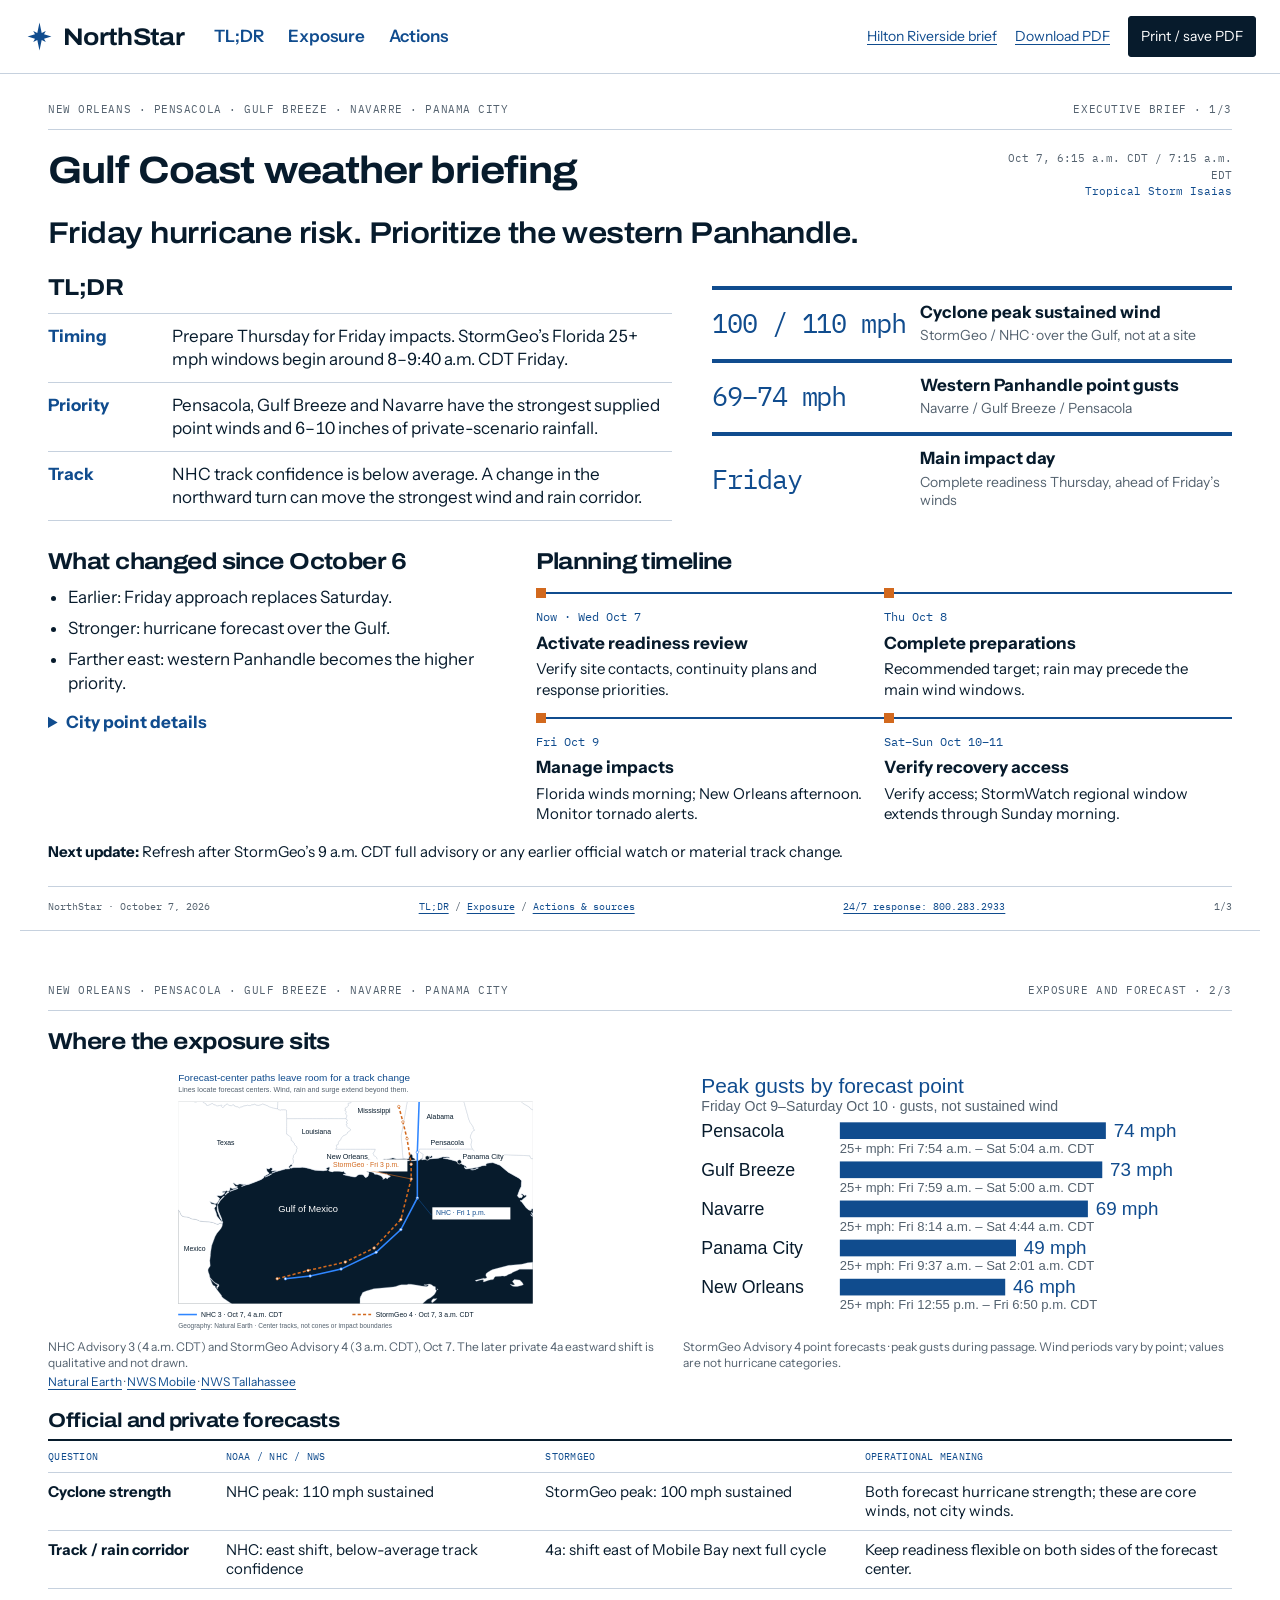
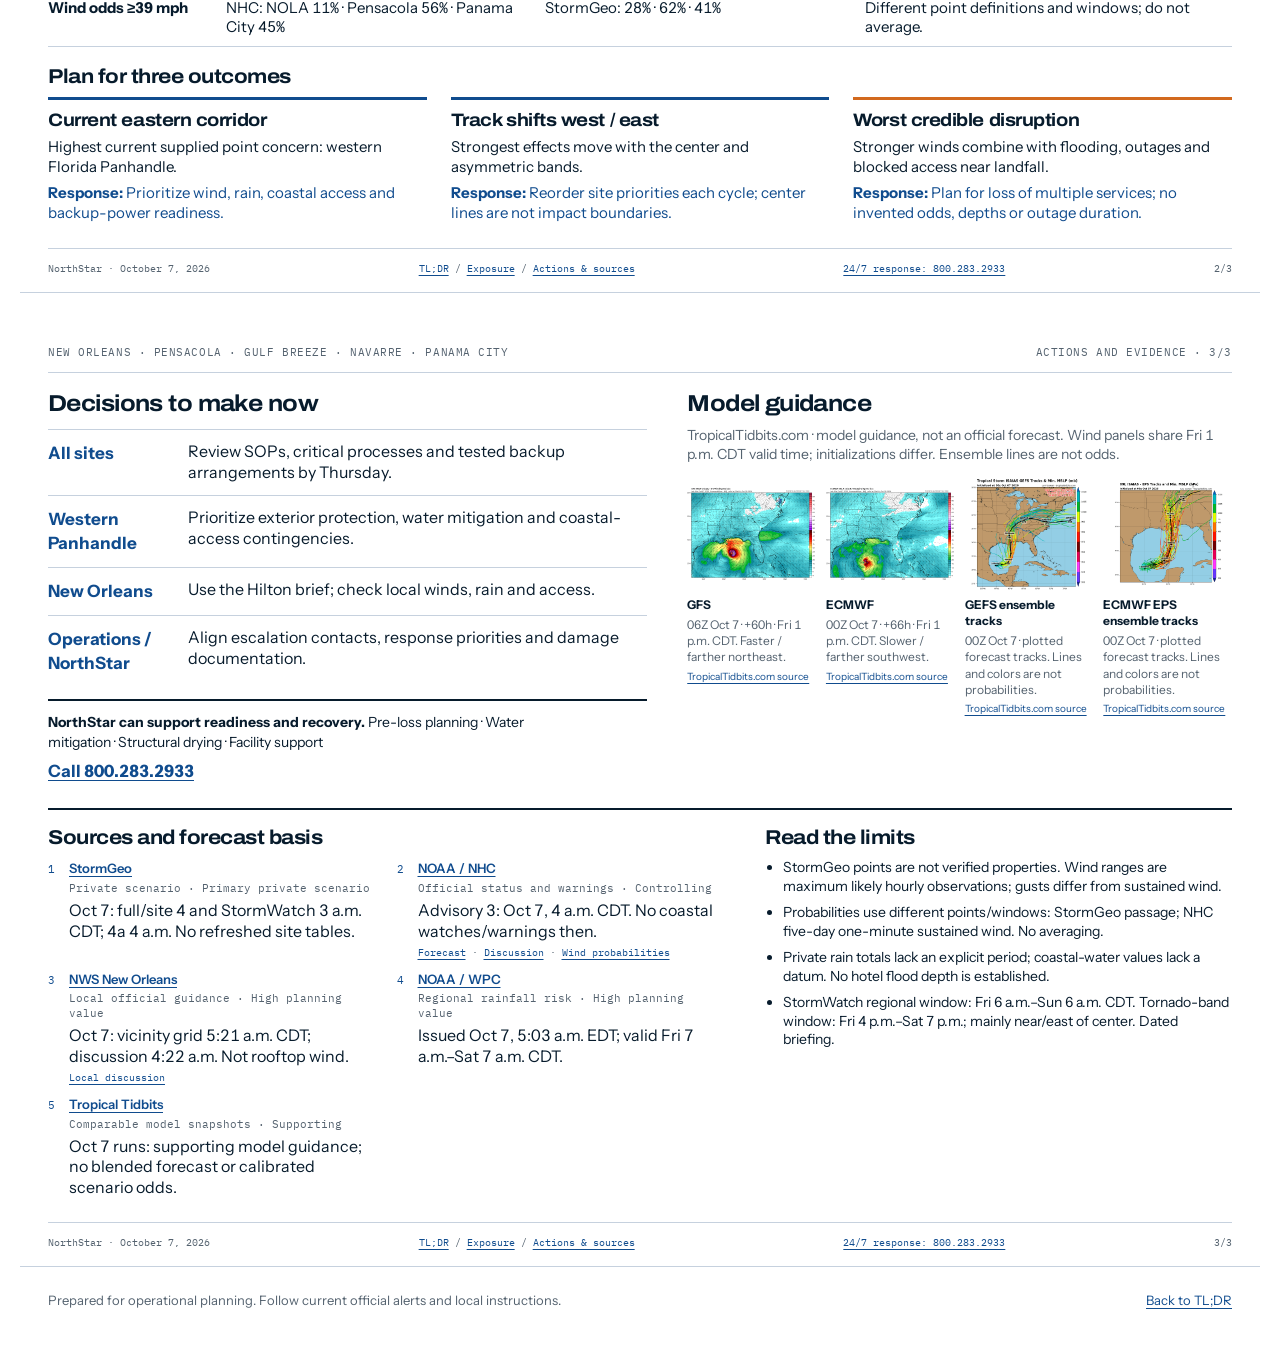
==== commit 3f28f971: "Revise October 7 weather briefs with TLDR, site visuals and forecast comparisons" ====
--- a/index.html
+++ b/index.html
@@ -1,320 +1,28 @@
 <!doctype html>
-<html lang="en" class="motion-ready">
-<head>
-  <meta charset="utf-8">
-  <meta name="viewport" content="width=device-width, initial-scale=1">
-  <meta name="theme-color" content="#071B2C">
-  <meta name="description" content="NorthStar client weather-intelligence briefing.">
-  <title>NorthStar Weather Intelligence Briefing</title>
-  <link rel="icon" href="assets/logos/northstar-compass-icon.png">
-  <link rel="stylesheet" href="styles/app.css">
-  <script defer src="scripts/vendor/gsap.min.js"></script>
-  <script defer src="scripts/vendor/ScrollTrigger.min.js"></script>
-  <script defer src="scripts/briefing-data.js"></script>
-  <script defer src="scripts/app.js"></script>
-</head>
-<body data-report-mode="full" data-print-label="NORTHSTAR WEATHER INTELLIGENCE">
-  <!--
-  THESIS: A weather brief is a decision instrument, not a forecast collage; it leads with the operating signal and makes every conclusion traceable.
-  OWN-WORLD: Deep navy fields, restrained gold punctuation, sharp evidence lines, tabular measurements, and hazard-coded semantic accents.
-  STORY: Orient in seconds, inspect site and geographic exposure, understand agreement and uncertainty, then align the next actions.
-  FIRST VIEWPORT: An asymmetric event thesis and a separate command panel sit over a restrained atmospheric field with direct routes to sites and sources.
-  FORM: NorthStar operational briefing, evolved from the Hawaii reference implementation; seed 135.
-  FINISH: unreviewed and undocumented is unfinished; this build ends with the finish review, the verdict, and DESIGN.md
-  -->
-  <a class="skip-link" href="#main">Skip to briefing</a>
-  <div class="scroll-progress" aria-hidden="true"><span id="scrollProgress"></span></div>
+<html lang="en"><head><meta charset="utf-8"><meta name="viewport" content="width=device-width,initial-scale=1"><meta name="theme-color" content="#071B2C"><title>Gulf Coast weather briefing | NorthStar</title><meta name="description" content="Isaias is forecast to strengthen over the Gulf. The eastward track trend lowers current New Orleans exposure while raising concern farther east."><meta property="og:title" content="Gulf Coast weather briefing | NorthStar"><meta property="og:description" content="Friday hurricane risk. Prioritize the western Panhandle."><meta property="og:url" content="https://northstarrecovery.github.io/gulf-disturbance-57-briefing/"><link rel="stylesheet" href="styles.css"><script src="app.js" defer></script></head>
+<body><a class="skip" href="#summary">Skip to briefing</a>
+<header class="site-head"><a class="brand" href="#summary" aria-label="NorthStar briefing"><img src="assets/logos/star-mark-blue.svg" alt=""><span>NorthStar</span></a><nav aria-label="Briefing sections"><a href="#summary">TL;DR</a><a href="#exposure">Exposure</a><a href="#decisions">Actions</a></nav><div class="tools"><a href="https://northstarrecovery.github.io/gulf-disturbance-57-briefing/hilton-riverside/">Hilton Riverside brief</a><a class="pdf-download" href="briefing.pdf">Download PDF</a><button type="button" data-print>Print / save PDF</button></div></header>
+<main>
+<section class="sheet summary-sheet" id="summary" aria-labelledby="brief-title">
+<div class="first-sheet-head"><div class="print-brand"><img src="assets/logos/star-mark-blue.svg" alt=""><span>NorthStar</span></div><div class="sheet-head"><span>New Orleans · Pensacola · Gulf Breeze · Navarre · Panama City</span><span>Executive brief · 1/3</span></div></div>
+<div class="summary-title"><h1 id="brief-title">Gulf Coast weather briefing</h1><p class="stamp">Oct 7, 6:15 a.m. CDT / 7:15 a.m. EDT<span>Tropical Storm Isaias</span></p></div>
+<p class="headline">Friday hurricane risk. Prioritize the western Panhandle.</p>
+<div class="summary-main"><div class="tldr"><h2>TL;DR</h2><ol><li><span class="tldr-label">Timing</span><p>Prepare Thursday for Friday impacts. StormGeo’s Florida 25+ mph windows begin around 8–9:40 a.m. CDT Friday.</p></li><li><span class="tldr-label">Priority</span><p>Pensacola, Gulf Breeze and Navarre have the strongest supplied point winds and 6–10 inches of private-scenario rainfall.</p></li><li><span class="tldr-label">Track</span><p>NHC track confidence is below average. A change in the northward turn can move the strongest wind and rain corridor.</p></li></ol></div><div class="metrics" aria-label="Key forecast figures"><div class="metric"><strong>100 / 110 mph</strong><span>Cyclone peak sustained wind</span><p>StormGeo / NHC · over the Gulf, not at a site</p></div><div class="metric"><strong>69–74 mph</strong><span>Western Panhandle point gusts</span><p>Navarre / Gulf Breeze / Pensacola</p></div><div class="metric"><strong>Friday</strong><span>Main impact day</span><p>Complete readiness Thursday, ahead of Friday’s winds</p></div></div></div>
+<div class="summary-bottom"><div class="change-block"><h2>What changed since October 6</h2><ul><li>Earlier: Friday approach replaces Saturday.</li><li>Stronger: hurricane forecast over the Gulf.</li><li>Farther east: western Panhandle becomes the higher priority.</li></ul><details class="point-details"><summary>City point details</summary><table class="point-table"><thead><tr><th>StormGeo<br>city point</th><th>Upper sustained<br>(mph)</th><th>Gust<br>(mph)</th><th>Probability<br>≥39 mph</th><th>Rain<br>(in)</th></tr></thead><tbody><tr><th scope="row">New Orleans</th><td>26</td><td>46</td><td>28%</td><td>2–5</td></tr><tr><th scope="row">Panama City</th><td>35</td><td>49</td><td>41%</td><td>3–6</td></tr><tr><th scope="row">Navarre</th><td>51</td><td>69</td><td>60%</td><td>6–10</td></tr><tr><th scope="row">Gulf Breeze</th><td>53</td><td>73</td><td>58%</td><td>6–10</td></tr><tr><th scope="row">Pensacola</th><td>56</td><td>74</td><td>62%</td><td>6–10</td></tr></tbody></table></details></div><div class="timing"><h2>Planning timeline</h2><ol><li><span class="time">Now · Wed Oct 7</span><strong>Activate readiness review</strong><p>Verify site contacts, continuity plans and response priorities.</p></li><li><span class="time">Thu Oct 8</span><strong>Complete preparations</strong><p>Recommended target; rain may precede the main wind windows.</p></li><li><span class="time">Fri Oct 9</span><strong>Manage impacts</strong><p>Florida winds morning; New Orleans afternoon. Monitor tornado alerts.</p></li><li><span class="time">Sat–Sun Oct 10–11</span><strong>Verify recovery access</strong><p>Verify access; StormWatch regional window extends through Sunday morning.</p></li></ol></div></div>
+<p class="next-update"><strong>Next update:</strong> Refresh after StormGeo’s 9 a.m. CDT full advisory or any earlier official watch or material track change.</p><footer class="sheet-foot"><span>NorthStar · October 7, 2026</span><nav aria-label="Briefing contents"><a href="#summary">TL;DR</a> / <a href="#exposure">Exposure</a> / <a href="#decisions">Actions &amp; sources</a></nav><a href="tel:8002832933">24/7 response: 800.283.2933</a><span>1/3</span></footer></section>
 
-  <header class="topbar" id="topbar">
-    <a class="brand" href="#top" aria-label="NorthStar briefing home">
-      <img src="assets/logos/star-mark-white.svg" alt=""><span class="brand-wordmark">NorthStar<small>We Bring Answers.</small></span>
-    </a>
-    <div class="status" aria-live="polite">
-      <span class="status-dot" aria-hidden="true"></span>
-      <span id="headerStatus">Weather intelligence briefing</span>
-    </div>
-    <div class="where" id="whereLabel">Client briefing</div>
-  </header>
+<section class="sheet exposure-sheet" id="exposure" aria-labelledby="exposure-title">
+<div class="sheet-head"><span>New Orleans · Pensacola · Gulf Breeze · Navarre · Panama City</span><span>Exposure and forecast · 2/3</span></div>
+<div class="section-heading"><h2 id="exposure-title">Where the exposure sits</h2></div>
+<div class="visual-pair"><figure class="visual map"><img src="assets/gulf-tracks.svg" alt="Geographic Gulf map comparing dated NHC Advisory 3 and StormGeo Advisory 4 forecast center tracks and locating New Orleans, Pensacola and Panama City. Lines are not impact boundaries." loading="eager"><figcaption>NHC Advisory 3 (4 a.m. CDT) and StormGeo Advisory 4 (3 a.m. CDT), Oct 7. The later private 4a eastward shift is qualitative and not drawn.<span class="geo-sources"><a href="https://www.naturalearthdata.com/about/terms-of-use/">Natural Earth</a> · <a href="https://forecast.weather.gov/product.php?site=NWS&amp;issuedby=MOB&amp;product=AFD&amp;format=TXT&amp;version=1&amp;glossary=0">NWS Mobile</a> · <a href="https://forecast.weather.gov/product.php?site=NWS&amp;issuedby=TAE&amp;product=AFD&amp;format=TXT&amp;version=1&amp;glossary=0">NWS Tallahassee</a></span></figcaption></figure><figure class="visual chart"><img src="assets/regional-wind.svg" alt="StormGeo point peak gusts: New Orleans 46, Panama City 49, Navarre 69, Gulf Breeze 73 and Pensacola 74 mph. These are gusts, not sustained winds." loading="eager"><figcaption>StormGeo Advisory 4 point forecasts · peak gusts during passage. Wind periods vary by point; values are not hurricane categories.</figcaption></figure></div>
+<div class="comparison"><h2>Official and private forecasts</h2><table><thead><tr><th scope="col">Question</th><th scope="col">NOAA / NHC / NWS</th><th scope="col">StormGeo</th><th scope="col">Operational meaning</th></tr></thead><tbody><tr><th scope="row">Cyclone strength</th><td data-label="NOAA / NHC / NWS">NHC peak: 110 mph sustained</td><td data-label="StormGeo">StormGeo peak: 100 mph sustained</td><td data-label="Operational meaning">Both forecast hurricane strength; these are core winds, not city winds.</td></tr><tr><th scope="row">Track / rain corridor</th><td data-label="NOAA / NHC / NWS">NHC: east shift, below-average track confidence</td><td data-label="StormGeo">4a: shift east of Mobile Bay next full cycle</td><td data-label="Operational meaning">Keep readiness flexible on both sides of the forecast center.</td></tr><tr><th scope="row">Wind odds ≥39 mph</th><td data-label="NOAA / NHC / NWS">NHC: NOLA 11% · Pensacola 56% · Panama City 45%</td><td data-label="StormGeo">StormGeo: 28% · 62% · 41%</td><td data-label="Operational meaning">Different point definitions and windows; do not average.</td></tr></tbody></table></div>
+<div class="scenario-wrap"><h2>Plan for three outcomes</h2><div class="scenarios"><article class="scenario"><h3>Current eastern corridor</h3><p>Highest current supplied point concern: western Florida Panhandle.</p><p><strong>Response:</strong> Prioritize wind, rain, coastal access and backup-power readiness.</p></article><article class="scenario"><h3>Track shifts west / east</h3><p>Strongest effects move with the center and asymmetric bands.</p><p><strong>Response:</strong> Reorder site priorities each cycle; center lines are not impact boundaries.</p></article><article class="scenario"><h3>Worst credible disruption</h3><p>Stronger winds combine with flooding, outages and blocked access near landfall.</p><p><strong>Response:</strong> Plan for loss of multiple services; no invented odds, depths or outage duration.</p></article></div></div>
+<footer class="sheet-foot"><span>NorthStar · October 7, 2026</span><nav aria-label="Briefing contents"><a href="#summary">TL;DR</a> / <a href="#exposure">Exposure</a> / <a href="#decisions">Actions &amp; sources</a></nav><a href="tel:8002832933">24/7 response: 800.283.2933</a><span>2/3</span></footer></section>
 
-  <nav class="section-dots" id="sectionDots" aria-label="Briefing sections"></nav>
-  <a class="readiness-fab" id="readinessFab" href="#readiness" tabindex="-1" aria-hidden="true">
-    <span>Readiness alignment</span><strong id="fabCount">0/0</strong>
-  </a>
-
-  <main id="main" tabindex="-1">
-    <section class="hero section-watch" id="top" data-section="Briefing">
-      <canvas id="windCanvas" aria-hidden="true"></canvas>
-      <div class="hero-gridlines" aria-hidden="true"></div>
-      <div class="storm-orbit" aria-hidden="true">
-        <svg class="storm-symbol" viewBox="0 0 800 800">
-          <g class="spin">
-            <path d="M400 400C480 290 636 302 724 426C603 362 496 378 429 467C347 576 184 531 84 395C221 481 333 486 400 400Z"/>
-            <path d="M401 399C501 475 490 631 362 720C431 594 420 486 332 421C224 341 274 177 416 87C323 219 316 332 401 399Z"/>
-            <path d="M399 401C312 493 162 455 91 315C198 425 310 446 390 369C489 273 646 337 713 486C606 364 493 338 399 401Z"/>
-          </g>
-          <circle class="storm-eye" cx="400" cy="400" r="34"/>
-          <circle class="storm-core" cx="400" cy="400" r="5"/>
-        </svg>
-      </div>
-
-      <div class="container hero-layout">
-        <div class="hero-copy reveal">
-          <div class="eyebrow" id="heroEyebrow">NorthStar client weather brief</div>
-          <h1 id="heroTitle">Event intelligence.<br><span class="gold">Decision ready.</span></h1>
-          <p class="hero-deck" id="heroDeck">Replace the planning data with verified event and site intelligence before publication.</p>
-          <div class="hero-actions">
-            <a class="button primary" href="#sites">Compare sites</a>
-            <a class="button ghost" href="#contents">Open contents</a>
-          </div>
-          <div class="hero-meta" id="heroMeta"></div>
-          <div class="freshness-rail" id="freshnessRail" aria-label="Source freshness"></div>
-        </div>
-
-        <aside class="hero-command" aria-label="Current decision signal">
-          <div class="command-topline"><span>Decision signal</span><em id="freshnessStatus">Draft / unverified</em></div>
-          <div class="command-source-line" id="commandSourceLine">StormGeo private scenario · official status verified separately</div>
-          <p id="decisionSignal">Replace this planning statement with the verified operating signal.</p>
-          <div class="countdown-block">
-            <span class="micro" id="countdownEyebrow">Next decision window</span>
-            <strong id="countdownValue">TBD</strong>
-            <span id="countdownLabel">Awaiting verified timing</span>
-          </div>
-          <div class="command-footer">
-            <span><b>Next update</b><br><span id="nextUpdateStatus">Not scheduled</span></span>
-            <a href="#sources">Review evidence</a>
-          </div>
-        </aside>
-      </div>
-      <a class="scroll-cue" href="#tldr"><span>Read the signal</span></a>
-    </section>
-
-    <section class="light section-watch" id="tldr" data-section="TL;DR">
-      <div class="container">
-        <div class="section-head reveal">
-          <div class="kicker">Executive TL;DR</div>
-          <h2 id="tldrHeadline">What matters now.</h2>
-          <p id="tldrSummary">This page is intentionally concise. The forecast, geographic, and source detail follows.</p>
-        </div>
-        <div class="tldr-layout reveal">
-          <div class="tldr-primary" id="tldrPrimary"></div>
-          <div class="tldr-secondary" id="tldrSecondary"></div>
-        </div>
-        <nav class="brief-toc reveal" id="contents" aria-label="Briefing contents">
-          <h3>Briefing contents</h3>
-          <div id="tocLinks"></div>
-        </nav>
-      </div>
-    </section>
-
-    <section class="dark section-watch full-only" id="snapshot" data-section="Event snapshot">
-      <div class="container">
-        <div class="section-head reveal">
-          <div class="kicker">Event snapshot</div>
-          <h2 id="snapshotHeadline">Verified conditions and forecast signals.</h2>
-          <p id="snapshotSummary"></p>
-          <a class="back-to-contents" href="#contents">Back to contents</a>
-        </div>
-        <div class="signal-grid reveal" id="signalGrid"></div>
-        <div class="signal-brief reveal" id="signalBrief"></div>
-      </div>
-    </section>
-
-    <section class="dark section-watch full-only" id="forecast" data-section="Forecast scenario">
-      <div class="container">
-        <div class="section-head reveal">
-          <div class="kicker">Forecast scenario</div>
-          <h2 id="forecastHeadline">Primary scenario and uncertainty.</h2>
-          <p id="forecastSummary"></p>
-          <a class="back-to-contents" href="#contents">Back to contents</a>
-        </div>
-        <div class="track-layout">
-          <figure class="track-frame reveal" id="forecastVisual"></figure>
-          <div class="forecast-ladder reveal" id="forecastLadder" role="list" aria-label="Forecast timeline"></div>
-        </div>
-        <div class="uncertainty-strip reveal" id="uncertaintyStrip"></div>
-      </div>
-    </section>
-
-    <section class="light section-watch" id="sites" data-section="Site impacts">
-      <div class="container">
-        <div class="section-head split reveal">
-          <div>
-            <div class="kicker">Site impacts</div>
-            <h2 id="sitesHeadline">Compare the forecast at each operating location.</h2>
-            <p id="sitesSummary"></p>
-            <a class="back-to-contents" href="#contents">Back to contents</a>
-          </div>
-          <div class="site-switch" id="siteSwitch" role="group" aria-label="Select detailed site forecast"></div>
-        </div>
-        <div class="site-summary-grid reveal" id="siteSummaryGrid"></div>
-        <div class="wind-lab reveal">
-          <div class="wind-chart-card">
-            <div class="chart-head">
-              <div><span>Forecast profile</span><h3 id="chartTitle">Site forecast chart</h3></div>
-              <div class="chart-legend"><span class="sustained">Sustained</span><span class="gust">Gust</span></div>
-            </div>
-            <div class="chart-scroll" id="chartScroll" tabindex="0" aria-label="Scrollable hourly forecast chart">
-              <svg id="windChart" viewBox="0 0 920 380" role="img" aria-labelledby="chartTitle chartDataSummary"></svg>
-            </div>
-            <p class="chart-scroll-hint">Swipe or use arrow keys to inspect the complete profile.</p>
-            <p class="sr-only" id="chartDataSummary" role="status" aria-live="polite"></p>
-          </div>
-          <aside class="wind-readout" aria-live="polite">
-            <span class="micro">Selected site</span>
-            <h3 id="readoutSite">No site selected</h3>
-            <div class="readout-grid">
-              <div><span>Impact window</span><b id="readoutWindow">—</b></div>
-              <div><span>Peak period</span><b id="readoutPeak">—</b></div>
-              <div><span>Precipitation</span><b id="readoutRain">—</b></div>
-              <div><span>Geographic resolution</span><b id="readoutResolution">—</b></div>
-            </div>
-            <p id="readoutNote"></p>
-          </aside>
-        </div>
-        <div class="print-site-table print-only" id="printSiteTable"></div>
-      </div>
-    </section>
-
-    <section class="dark section-watch" id="geography" data-section="Geographic exposure">
-      <div class="container">
-        <div class="section-head reveal">
-          <div class="kicker">Geographic exposure</div>
-          <h2 id="geographyHeadline">Forecast intensity is only half the site story.</h2>
-          <p id="geographySummary"></p>
-          <a class="back-to-contents" href="#contents">Back to contents</a>
-        </div>
-        <div class="geography-grid reveal" id="geographyGrid"></div>
-        <div class="resolution-note reveal" id="resolutionNote"></div>
-      </div>
-    </section>
-
-    <section class="light section-watch" id="timeline" data-section="Decision timeline">
-      <div class="container">
-        <div class="section-head reveal">
-          <div class="kicker">Decision timeline</div>
-          <h2 id="timelineHeadline">Align information before conditions compress the options.</h2>
-          <p id="timelineSummary"></p>
-          <a class="back-to-contents" href="#contents">Back to contents</a>
-        </div>
-        <div class="decision-clock reveal">
-          <div class="gate-rail" id="gateRail" role="tablist" aria-label="Decision timeline"></div>
-          <article class="gate-detail" id="gateDetail" role="tabpanel" tabindex="0" aria-live="polite"></article>
-        </div>
-      </div>
-    </section>
-
-    <section class="dark section-watch full-only" id="confidence" data-section="Confidence and agreement">
-      <div class="container">
-        <div class="section-head reveal">
-          <div class="kicker">Confidence and agreement</div>
-          <h2 id="confidenceHeadline">Agreement matters; provenance matters more.</h2>
-          <p id="confidenceSummary"></p>
-          <a class="back-to-contents" href="#contents">Back to contents</a>
-        </div>
-        <div class="confidence-layout reveal">
-          <div class="confidence-posture" id="confidencePosture"></div>
-          <div class="agreement-table-wrap" id="agreementTable"></div>
-        </div>
-      </div>
-    </section>
-
-    <section class="light section-watch full-only" id="readiness" data-section="Readiness alignment">
-      <div class="container">
-        <div class="readiness-head reveal">
-          <div>
-            <div class="kicker">Readiness alignment</div>
-            <h2 id="readinessHeadline">One shared operating picture.</h2>
-            <p id="readinessSummary"></p>
-            <a class="back-to-contents" href="#contents">Back to contents</a>
-          </div>
-          <div class="score-ring" aria-live="polite">
-            <svg viewBox="0 0 120 120" aria-hidden="true"><circle class="track" cx="60" cy="60" r="52"/><circle class="fill" id="scoreArc" cx="60" cy="60" r="52"/></svg>
-            <strong id="scoreText">0/0</strong><span>aligned</span>
-          </div>
-        </div>
-        <div class="check-grid reveal" id="checkGrid"></div>
-        <div class="tool-row reveal">
-          <button class="button outline" type="button" id="copyReadiness">Copy status summary</button>
-          <button class="button outline" type="button" id="focusOpen">Focus open items</button>
-          <button class="button outline" type="button" id="resetReadiness">Reset</button>
-          <button class="button outline" type="button" id="printBrief">Print / save PDF</button>
-        </div>
-      </div>
-    </section>
-
-    <section class="dark section-watch full-only" id="roles" data-section="Role lens">
-      <div class="container">
-        <div class="section-head reveal">
-          <div class="kicker">Role lens</div>
-          <h2 id="rolesHeadline">Same event. Different evidence questions.</h2>
-          <p id="rolesSummary"></p>
-          <a class="back-to-contents" href="#contents">Back to contents</a>
-        </div>
-        <div class="role-layout reveal">
-          <form class="role-builder" aria-label="Select role and site">
-            <label>Partner role<select id="roleSelect"></select></label>
-            <label>Site<select id="roleSiteSelect"></select></label>
-          </form>
-          <article class="role-output" aria-live="polite">
-            <div class="role-score"><span>Priority lens</span><strong id="rolePriority">Evidence first</strong></div>
-            <h3 id="roleTitle">Role / site</h3>
-            <ul id="roleActions"></ul>
-            <p id="roleBoundary"></p>
-          </article>
-        </div>
-        <div class="print-role-grid print-only" id="printRoleGrid"></div>
-      </div>
-    </section>
-
-    <section class="light section-watch full-only" id="appendix" data-section="Technical appendix">
-      <div class="container">
-        <div class="section-head reveal">
-          <div class="kicker">Technical appendix</div>
-          <h2 id="appendixHeadline">Forecast data, preserved with context.</h2>
-          <p id="appendixSummary"></p>
-          <a class="back-to-contents" href="#contents">Back to contents</a>
-        </div>
-        <div class="appendix-stack reveal" id="appendixStack"></div>
-      </div>
-    </section>
-
-    <section class="dark sources section-watch" id="sources" data-section="Sources and methodology">
-      <div class="container">
-        <div class="section-head reveal">
-          <div class="kicker">Sources and methodology</div>
-          <h2 id="sourcesHeadline">Every material statement should have a source and valid time.</h2>
-          <p id="sourcesSummary"></p>
-          <a class="back-to-contents" href="#contents">Back to contents</a>
-        </div>
-        <div class="source-grid reveal" id="sourceGrid"></div>
-        <div class="limits-note reveal" id="limitsNote"></div>
-      </div>
-    </section>
-    <section id="visual-evidence" class="dark section-watch full-only"><h2 id="visual-evidenceHeadline">Three views of Saturday morning.</h2></section>
-    <section id="sites-east" class="light section-watch full-only"><h2 id="sites-eastHeadline">Site comparison, continued.</h2></section>
-    <section id="site-windows" class="light section-watch full-only"><h2 id="site-windowsHeadline">The local window matters.</h2></section>
-    <section id="wind-profiles" class="light section-watch full-only"><h2 id="wind-profilesHeadline">Wind builds at different times.</h2></section>
-    <section id="scenarios" class="dark section-watch full-only"><h2 id="scenariosHeadline">Three scenarios to plan around.</h2></section>
-    <section id="readiness-visual" class="light section-watch full-only"><h2 id="readiness-visualHeadline">Your readiness plan at a glance.</h2></section>
-    <section id="appendix-2" class="light section-watch full-only"><h2 id="appendix-2Headline">How to read the source differences</h2></section>
-    <section id="sources-2" class="dark section-watch full-only"><h2 id="sources-2Headline">Sources and their roles.</h2></section>
-    <section id="sources-3" class="dark section-watch full-only"><h2 id="sources-3Headline">Sources and their roles.</h2></section>
-    <section id="sources-4" class="dark section-watch full-only"><h2 id="sources-4Headline">Sources and their roles.</h2></section>
-    <section id="northstar-support" class="light section-watch full-only"><h2 id="northstar-supportHeadline">Protect the processes that cannot pause.</h2></section>
-  </main>
-
-  <footer class="footer">
-    <div class="container footer-grid">
-      <span class="brand-wordmark">NorthStar<small>We Bring Answers.</small></span>
-      <p id="footerStatement">Prepared for client decision support. Verify the data cut before distribution.</p>
-    </div>
-    <div class="container footer-fineprint" id="footerFineprint"></div>
-  </footer>
-
-  <dialog class="image-dialog" id="imageDialog" aria-label="Source image viewer" aria-describedby="dialogCaption">
-    <button type="button" id="closeDialog" aria-label="Close source image">Close image</button>
-    <img id="dialogImage" src="assets/logos/northstar-compass-icon.png" alt="">
-    <p id="dialogCaption"></p>
-  </dialog>
-</body>
-</html>
+<section class="sheet decisions-sheet" id="decisions" aria-labelledby="decisions-title">
+<div class="sheet-head"><span>New Orleans · Pensacola · Gulf Breeze · Navarre · Panama City</span><span>Actions and evidence · 3/3</span></div>
+<div class="decision-grid"><div><h2 id="decisions-title">Decisions to make now</h2><ol class="actions"><li><span class="action-owner">All sites</span><p>Review SOPs, critical processes and tested backup arrangements by Thursday.</p></li><li><span class="action-owner">Western Panhandle</span><p>Prioritize exterior protection, water mitigation and coastal-access contingencies.</p></li><li><span class="action-owner">New Orleans</span><p>Use the Hilton brief; check local winds, rain and access.</p></li><li><span class="action-owner">Operations / NorthStar</span><p>Align escalation contacts, response priorities and damage documentation.</p></li></ol><div class="response"><p><strong>NorthStar can support readiness and recovery.</strong> Pre-loss planning · Water mitigation · Structural drying · Facility support</p><a href="tel:8002832933">Call 800.283.2933</a></div></div><aside class="models"><h2>Model guidance</h2><p class="model-guidance">TropicalTidbits.com · model guidance, not an official forecast. Wind panels share Fri 1 p.m. CDT valid time; initializations differ. Ensemble lines are not odds.</p><div class="model-strip" style="--model-count:4"><figure class="model"><a data-local-zoom href="assets/gfs-wind-2026100706-f60.png" aria-label="Open full GFS image"><img src="assets/gfs-wind-2026100706-f60.png" alt="A compact, stronger center in the north-central Gulf with a broader area of stronger winds reaching toward the northern coast, compared with the two other panels at this valid time." loading="eager"></a><figcaption><strong>GFS</strong><span>06Z Oct 7 · +60h · Fri 1 p.m. CDT. Faster / farther northeast.</span><span class="model-provider"><a href="https://www.tropicaltidbits.com/analysis/models/?model=gfs&amp;region=seus&amp;pkg=mslp_wind&amp;runtime=2026100706&amp;fh=60">TropicalTidbits.com source</a></span></figcaption></figure><figure class="model"><a data-local-zoom href="assets/ecmwf-wind-2026100700-f66.png" aria-label="Open full ECMWF image"><img src="assets/ecmwf-wind-2026100700-f66.png" alt="A defined cyclone remains farther south in the Gulf at the same valid hour, with stronger winds nearer its core and a separate wind band along parts of the northern Gulf coast." loading="eager"></a><figcaption><strong>ECMWF</strong><span>00Z Oct 7 · +66h · Fri 1 p.m. CDT. Slower / farther southwest.</span><span class="model-provider"><a href="https://www.tropicaltidbits.com/analysis/models/?model=ecmwf&amp;region=seus&amp;pkg=mslp_wind&amp;runtime=2026100700&amp;fh=66">TropicalTidbits.com source</a></span></figcaption></figure><figure class="model"><a data-local-zoom href="assets/isaias-gefs-2026100700.png" aria-label="Open full GEFS ensemble tracks image"><img src="assets/isaias-gefs-2026100700.png" alt="Members show substantial track spread through the northern Gulf and inland; physics-based westward solutions remain present. The graphic expressly directs readers to official information for decisions." loading="eager"></a><figcaption><strong>GEFS ensemble tracks</strong><span>00Z Oct 7 · plotted forecast tracks. Lines and colors are not probabilities.</span><span class="model-provider"><a href="https://www.tropicaltidbits.com/storminfo/#09L">TropicalTidbits.com source</a></span></figcaption></figure><figure class="model"><a data-local-zoom href="assets/isaias-eps-2026100700.png" aria-label="Open full ECMWF EPS ensemble tracks image"><img src="assets/isaias-eps-2026100700.png" alt="Members differ across the central/northern Gulf and on northward timing. These physics-based trajectories do not eliminate the farther-east solutions discussed by NHC." loading="eager"></a><figcaption><strong>ECMWF EPS ensemble tracks</strong><span>00Z Oct 7 · plotted forecast tracks. Lines and colors are not probabilities.</span><span class="model-provider"><a href="https://www.tropicaltidbits.com/storminfo/#09L">TropicalTidbits.com source</a></span></figcaption></figure></div></aside></div>
+<div class="evidence-grid"><section aria-labelledby="sources-title"><h2 id="sources-title">Sources and forecast basis</h2><ol class="sources"><li><span class="source-number">1</span><div><a href="https://stormgeo.com/">StormGeo</a><p class="source-meta">Private scenario · Primary private scenario</p><p class="source-body">Oct 7: full/site 4 and StormWatch 3 a.m. CDT; 4a 4 a.m. No refreshed site tables.</p></div></li><li><span class="source-number">2</span><div><a href="https://www.nhc.noaa.gov/archive/2026/al09/al092026.public.003.shtml">NOAA / NHC</a><p class="source-meta">Official status and warnings · Controlling</p><p class="source-body">Advisory 3: Oct 7, 4 a.m. CDT. No coastal watches/warnings then.</p><div class="source-links"><a href="https://www.nhc.noaa.gov/archive/2026/al09/al092026.fstadv.003.shtml">Forecast</a> · <a href="https://www.nhc.noaa.gov/archive/2026/al09/al092026.discus.003.shtml">Discussion</a> · <a href="https://www.nhc.noaa.gov/archive/2026/al09/al092026.wndprb.003.shtml">Wind probabilities</a></div></div></li><li><span class="source-number">3</span><div><a href="https://forecast.weather.gov/MapClick.php?lat=29.946&amp;lon=-90.063">NWS New Orleans</a><p class="source-meta">Local official guidance · High planning value</p><p class="source-body">Oct 7: vicinity grid 5:21 a.m. CDT; discussion 4:22 a.m. Not rooftop wind.</p><div class="source-links"><a href="https://forecast.weather.gov/product.php?format=TXT&amp;glossary=0&amp;highlight=off&amp;issuedby=LIX&amp;product=AFD&amp;site=NWS&amp;version=1">Local discussion</a></div></div></li><li><span class="source-number">4</span><div><a href="https://www.wpc.ncep.noaa.gov/qpf/ero.php?opt=curr&amp;day=3">NOAA / WPC</a><p class="source-meta">Regional rainfall risk · High planning value</p><p class="source-body">Issued Oct 7, 5:03 a.m. EDT; valid Fri 7 a.m.–Sat 7 a.m. CDT.</p></div></li><li><span class="source-number">5</span><div><a href="https://www.tropicaltidbits.com/analysis/models/">Tropical Tidbits</a><p class="source-meta">Comparable model snapshots · Supporting</p><p class="source-body">Oct 7 runs: supporting model guidance; no blended forecast or calibrated scenario odds.</p></div></li></ol></section><section class="limits" aria-labelledby="limits-title"><h2 id="limits-title">Read the limits</h2><ul><li>StormGeo points are not verified properties. Wind ranges are maximum likely hourly observations; gusts differ from sustained wind.</li><li>Probabilities use different points/windows: StormGeo passage; NHC five-day one-minute sustained wind. No averaging.</li><li>Private rain totals lack an explicit period; coastal-water values lack a datum. No hotel flood depth is established.</li><li>StormWatch regional window: Fri 6 a.m.–Sun 6 a.m. CDT. Tornado-band window: Fri 4 p.m.–Sat 7 p.m.; mainly near/east of center. Dated briefing.</li></ul></section></div>
+<footer class="sheet-foot"><span>NorthStar · October 7, 2026</span><nav aria-label="Briefing contents"><a href="#summary">TL;DR</a> / <a href="#exposure">Exposure</a> / <a href="#decisions">Actions &amp; sources</a></nav><a href="tel:8002832933">24/7 response: 800.283.2933</a><span>3/3</span></footer></section>
+</main><div class="web-foot"><p>Prepared for operational planning. Follow current official alerts and local instructions.</p><a href="#summary">Back to TL;DR</a></div>
+</body></html>
--- a/styles.css
+++ b/styles.css
@@ -0,0 +1,31 @@
+@font-face{font-family:Archivo;src:url('assets/fonts/Archivo.ttf') format('truetype');font-weight:100 900;font-display:swap}
+@font-face{font-family:Instrument;src:url('assets/fonts/Instrument.ttf') format('truetype');font-weight:400 700;font-display:swap}
+@font-face{font-family:Plex;src:url('assets/fonts/Plex.ttf') format('truetype');font-weight:100 700;font-display:swap}
+:root{--navy:#071B2C;--blue:#104C8E;--copper:#D2691E;--copper-text:#B85510;--muted:#54626F;--line:#C6D1DE;--white:#fff}
+*{box-sizing:border-box}html{scroll-behavior:smooth;scroll-padding-top:95px}body{margin:0;background:var(--white);color:var(--navy);font:17px/1.45 Instrument,Arial,sans-serif;font-variant-numeric:tabular-nums}a{color:var(--blue);text-underline-offset:3px;text-decoration-thickness:1px}a:hover{text-decoration-thickness:2px}button{font:inherit}h1,h2,h3,p,ul,ol,figure{margin:0}h1,h2,h3{font-family:Archivo,Arial,sans-serif;font-variation-settings:'wdth' 112;font-weight:700;letter-spacing:-.025em;line-height:1.12;text-wrap:balance}h1{font-size:clamp(27px,3vw,38px)}h2{font-size:23px}h3{font-size:18px}p,li{overflow-wrap:break-word}button,a{touch-action:manipulation}button:focus-visible,a:focus-visible,summary:focus-visible{outline:3px solid var(--copper);outline-offset:4px}::selection{background:var(--navy);color:var(--white)}.skip{position:fixed;left:12px;top:-80px;z-index:20;background:var(--white);padding:12px}.skip:focus{top:12px}.site-head{position:sticky;top:0;z-index:10;display:flex;align-items:center;gap:30px;min-height:74px;padding:14px max(24px,calc((100vw - 1240px)/2));background:var(--white);border-bottom:1px solid var(--line)}.brand{display:flex;align-items:center;gap:8px;white-space:nowrap;text-decoration:none;color:var(--navy);font:700 24px Archivo,sans-serif;letter-spacing:-.028em;font-variation-settings:'wdth' 112}.brand img{width:31px;height:31px}.site-head nav{display:flex;gap:24px}.site-head nav a{font-weight:600;text-decoration:none}.tools{margin-left:auto;display:flex;gap:18px;align-items:center;font-size:14px}.tools button{border:1px solid var(--navy);border-radius:3px;background:var(--navy);color:var(--white);padding:9px 12px;cursor:pointer}.tools button:hover{background:var(--blue)}main{max-width:1240px;margin:auto}.sheet{padding:28px 28px 16px;position:relative;scroll-margin-top:84px;border-bottom:1px solid var(--line)}.sheet+.sheet{margin-top:24px}.sheet-head{display:flex;justify-content:space-between;gap:20px;font:11px/1.4 Plex,monospace;text-transform:uppercase;letter-spacing:.05em;color:var(--muted);padding-bottom:12px;border-bottom:1px solid var(--line)}.summary-title{display:flex;align-items:flex-start;gap:24px;justify-content:space-between;padding-top:20px}.stamp{flex:0 0 230px;font:11px/1.5 Plex,monospace;color:var(--muted);text-align:right}.stamp span{display:block;color:var(--blue)}.headline{font:600 clamp(21px,2.6vw,30px)/1.18 Archivo,sans-serif;font-variation-settings:'wdth' 112;letter-spacing:-.018em;max-width:48ch;margin:16px 0 24px;text-wrap:balance}.summary-main{display:grid;grid-template-columns:1.2fr 1fr;gap:40px}.tldr h2{margin-bottom:12px}.tldr ol{list-style:none;padding:0}.tldr li{display:grid;grid-template-columns:92px 1fr;gap:12px;padding:11px 0;border-top:1px solid var(--line);line-height:1.35}.tldr li:last-child{border-bottom:1px solid var(--line)}.tldr-label{font-weight:700;color:var(--blue)}.metrics{display:grid;grid-template-columns:repeat(3,1fr);gap:18px;align-self:center}.metric{padding-top:13px;border-top:4px solid var(--blue)}.metric strong{display:block;font:700 30px/1.05 Plex,monospace;letter-spacing:-.04em;color:var(--blue);white-space:nowrap}.metric span{display:block;font-weight:700;margin-top:8px;line-height:1.2}.metric p{margin-top:7px;font-size:14px;line-height:1.35;color:var(--muted)}.summary-bottom{display:grid;grid-template-columns:.9fr 1.4fr;gap:40px;margin-top:28px}.change-block ul{padding-left:20px;margin:11px 0 10px}.change-block li{margin-bottom:6px}.source-note{color:var(--muted);font-size:14px;line-height:1.4}.timing ol{list-style:none;padding:0;display:grid;grid-template-columns:repeat(3,1fr);margin-top:18px}.timing li{position:relative;border-top:2px solid var(--blue);padding:15px 14px 0 0}.timing li:before{content:'';position:absolute;top:-6px;left:0;width:10px;height:10px;background:var(--copper)}.timing .time{font:12px/1.3 Plex,monospace;color:var(--blue);display:block;margin-bottom:8px}.timing strong{font-weight:700;display:block;line-height:1.2;margin-bottom:6px}.timing p{font-size:15px;line-height:1.35}.sheet-foot{display:flex;justify-content:space-between;gap:20px;align-items:center;font:10px/1.5 Plex,monospace;color:var(--muted);border-top:1px solid var(--line);padding-top:12px;margin-top:24px}.section-heading{display:flex;justify-content:space-between;align-items:baseline;gap:32px;margin:18px 0 12px}.section-heading p{max-width:55ch;font-size:14px;color:var(--muted)}.visual-pair{display:grid;grid-template-columns:1.12fr 1fr;gap:20px}.visual img{display:block;width:100%;height:265px;object-fit:contain;object-position:center;background:var(--white)}figcaption{font-size:12px;line-height:1.35;color:var(--muted);padding-top:7px}.comparison{margin-top:18px}.comparison h2{font-size:20px;margin-bottom:8px}table{border-collapse:collapse;width:100%;table-layout:fixed;font-size:15px;line-height:1.3}th,td{text-align:left;vertical-align:top;padding:9px 12px 9px 0;border-bottom:1px solid var(--line)}thead th{font:10px/1.3 Plex,monospace;color:var(--blue);text-transform:uppercase;letter-spacing:.025em;border-top:2px solid var(--navy)}th:first-child{width:15%}th:nth-child(2),th:nth-child(3){width:27%}th:nth-child(4){width:31%}tbody th{font-weight:700}td:last-child{padding-right:0}.scenario-wrap{margin-top:18px}.scenario-wrap>h2{font-size:20px;margin-bottom:10px}.scenarios{display:grid;grid-template-columns:repeat(3,1fr);gap:24px}.scenario{border-top:3px solid var(--blue);padding-top:10px}.scenario:last-child{border-color:var(--copper)}.scenario p{font-size:15px;line-height:1.35;margin-top:6px}.scenario p:last-child{color:var(--blue)}.decision-grid{display:grid;grid-template-columns:1.1fr 1fr;gap:40px;margin-top:18px}.actions{padding:0;list-style:none;margin-top:12px}.actions li{display:grid;grid-template-columns:125px 1fr;gap:15px;border-top:1px solid var(--line);padding:11px 0}.action-owner{font-weight:700;color:var(--blue)}.actions p{font-size:16px;line-height:1.35}.response{margin-top:12px;padding-top:12px;border-top:2px solid var(--navy)}.response p{font-size:14px;line-height:1.4;max-width:60ch}.response a{display:inline-block;margin-top:7px;font-weight:700}.models>p{font-size:14px;line-height:1.4;color:var(--muted);margin-top:9px}.model-strip{display:grid;grid-template-columns:repeat(3,1fr);gap:10px;margin-top:13px}.model img{display:block;width:100%;height:112px;object-fit:cover}.model a:focus-visible{display:block}.model figcaption{font-size:12px}.model figcaption strong{display:block;color:var(--navy);font-weight:700;margin-bottom:4px}.model figcaption span{display:block}.evidence-grid{display:grid;grid-template-columns:1.2fr 1fr;gap:40px;border-top:2px solid var(--navy);margin-top:24px;padding-top:16px}.evidence-grid h2{font-size:20px}.sources{list-style:none;padding:0;display:grid;grid-template-columns:1fr 1fr;gap:11px 20px;margin-top:12px}.sources li{display:flex;gap:8px;font-size:13px;line-height:1.3}.source-number{font:11px/1.4 Plex,monospace;color:var(--blue);padding-top:2px;min-width:13px}.sources a{font-weight:600}.sources p{color:var(--muted);margin-top:4px;font-size:11px;line-height:1.35}.limits ul{padding-left:18px;margin-top:10px}.limits li{font-size:14px;line-height:1.35;margin-bottom:7px}.limits details{margin-top:12px;font-size:14px}.limits summary{cursor:pointer;color:var(--blue);font-weight:700}.limits details p{margin-top:7px}.web-foot{max-width:1240px;margin:0 auto;padding:24px 28px 40px;display:flex;gap:20px;justify-content:space-between;font-size:13px;color:var(--muted)}
+@media(max-width:1000px){.tools>a{display:none}.site-head{gap:25px}.summary-main{grid-template-columns:1fr 1fr;gap:26px}.metrics{gap:12px}.metric strong{font-size:24px}.summary-bottom,.decision-grid,.evidence-grid{gap:26px}.sheet-head{font-size:10px}.visual img{height:230px}}
+@media(max-width:700px){html{scroll-padding-top:135px}.site-head{padding:12px 18px;gap:12px;flex-wrap:wrap;min-height:auto}.brand{font-size:21px}.brand img{width:27px;height:27px}.site-head nav{order:3;flex-basis:100%;justify-content:space-between;padding-top:6px;font-size:15px;gap:16px}.tools button{font-size:12px;padding:7px 9px}.sheet{padding:20px 18px 14px;scroll-margin-top:116px}.sheet+.sheet{margin-top:12px}.sheet-head{gap:12px;align-items:flex-start;font-size:9px}.sheet-head span:first-child{max-width:62%}.sheet-head span:last-child{text-align:right}.summary-title{display:block;padding-top:17px}.stamp{text-align:left;margin-top:10px;font-size:10px}.stamp span{display:inline;margin-left:10px}.headline{font-size:24px;margin:16px 0 20px}.summary-main,.summary-bottom,.decision-grid,.evidence-grid{display:block}.tldr li{grid-template-columns:80px 1fr;gap:12px;font-size:16px}.tldr-label{font-size:15px}.metrics{margin-top:24px;gap:15px}.metric strong{font-size:23px;white-space:normal}.metric span{font-size:14px}.metric p{font-size:12px}.summary-bottom{margin-top:25px}.timing{margin-top:24px}.timing ol{display:block;margin-top:16px}.timing li{border-top:0;border-left:2px solid var(--blue);padding:0 0 18px 20px;display:grid;grid-template-columns:100px 1fr;gap:3px 12px}.timing li:before{left:-6px;top:0}.timing .time{grid-row:1/3;margin:0}.timing p{font-size:15px;grid-column:2}.timing strong{margin:0}.visual-pair{display:block}.visual+.visual{margin-top:20px}.visual img{height:auto;max-height:300px}.section-heading{display:block}.section-heading p{margin-top:8px}.comparison{overflow-x:auto}.comparison table{min-width:650px}.comparison h2{position:sticky;left:0}.scenarios{display:block}.scenario+.scenario{margin-top:18px}.scenario p{font-size:16px}.sheet-foot{gap:12px;font-size:8px;flex-wrap:wrap;margin-top:22px}.sheet-foot span:last-child{margin-left:auto}.actions li{grid-template-columns:98px 1fr;gap:13px}.action-owner{font-size:15px}.actions p{font-size:16px}.models{margin-top:24px}.model-strip{gap:10px}.model img{height:95px}.model figcaption{font-size:11px}.evidence-grid{margin-top:24px}.sources{gap:14px;grid-template-columns:1fr}.sources li{font-size:14px}.sources p{font-size:12px}.limits{margin-top:23px}.limits li{font-size:15px}.web-foot{display:block;padding:22px 18px 35px}.web-foot a{display:inline-block;margin-top:12px}}
+@media(prefers-reduced-motion:reduce){html{scroll-behavior:auto}}
+.metrics{display:flex;flex-direction:column;gap:14px;align-self:stretch;justify-content:center}.metric{display:grid;grid-template-columns:190px 1fr;gap:4px 18px;padding-top:12px}.metric strong{grid-row:1/3;font-size:27px;align-self:center}.metric span{margin:0}.metric p{margin:0}.timing ol{grid-template-columns:repeat(2,1fr);gap:17px 0}.model-strip{grid-template-columns:repeat(4,1fr)}.model img{object-fit:contain}.model-provider{margin-top:4px;font-size:10px}.geo-sources{display:block;margin-top:3px}.next-update{font-size:15px;line-height:1.3;margin:18px 0}.source-meta,.source-links{font:10px/1.4 Plex,monospace;color:var(--muted);margin-top:4px}.sources .source-body{font-size:16px;color:var(--navy);line-height:1.3}.technical{display:grid;gap:9px;margin-top:9px}.technical-item{font-size:16px;line-height:1.3}.technical-item strong{color:var(--blue)}.technical-item p{margin-top:3px!important}
+.print-brand{display:none}.point-details{margin-top:14px}.point-details summary{font-weight:700;color:var(--blue);cursor:pointer}.point-table{margin-top:9px;font-size:14px}.point-table th,.point-table td{width:auto!important;padding:6px 7px 6px 0}.point-table th:first-child{width:24%!important}.point-table thead th{font-size:9px}.point-table td{white-space:nowrap}.point-details .technical{font-size:16px}.model-strip{grid-template-columns:repeat(var(--model-count,4),1fr)}.evidence-grid{grid-template-columns:1.45fr 1fr}
+@media(max-width:1000px){.metric{grid-template-columns:165px 1fr}.metric strong{font-size:24px}}
+@media(max-width:700px){.metrics{display:flex;gap:15px}.metric{grid-template-columns:155px 1fr}.metric strong{font-size:23px;white-space:nowrap}.metric span{font-size:15px}.metric p{font-size:13px}.timing ol{display:block}.model-strip{grid-template-columns:repeat(2,1fr)}.model img{height:115px}.model figcaption{font-size:12px}.source-meta,.source-links{font-size:11px}.sources .source-body{font-size:15px}.next-update{font-size:15px;margin-top:8px}.technical-item{font-size:15px}}
+@media screen and (max-width:700px){.comparison{overflow:visible}.comparison table{min-width:0;display:block;font-size:16px}.comparison thead{display:none}.comparison tbody,.comparison tr,.comparison th,.comparison td{display:block;width:100%}.comparison tr{border-top:2px solid var(--navy);margin-bottom:20px}.comparison th{font-size:18px;border:0;padding:12px 0 8px}.comparison td{display:grid;grid-template-columns:115px 1fr;gap:12px;padding:9px 0;border-top:1px solid var(--line);border-bottom:0}.comparison td:before{content:attr(data-label);font-size:12px;font-weight:700;color:var(--blue);line-height:1.35}.comparison td:last-child{border-bottom:1px solid var(--line)}.model img{object-fit:contain}}
+@page{size:Letter landscape;margin:.4in .45in}
+@media print{
+ html{scroll-behavior:auto}body{font-size:12pt;line-height:1.3;-webkit-print-color-adjust:exact;print-color-adjust:exact}.site-head,.skip,.web-foot{display:none}main{max-width:none}.sheet{padding:0;border:0;min-height:7.68in;display:flex;flex-direction:column;break-after:page;page-break-after:always}.sheet:last-child{break-after:auto;page-break-after:auto}.sheet+.sheet{margin:0}.sheet-head{font-size:8pt;line-height:1.3;padding:0 0 8px}.summary-title{padding-top:13px;gap:20px}h1{font-size:24pt}h2{font-size:16pt}h3{font-size:12pt}.stamp{font-size:7.5pt;flex-basis:230px}.headline{font-size:19pt;line-height:1.12;margin:12px 0 16px;max-width:54ch}.summary-main{gap:28px;grid-template-columns:1.15fr 1fr}.tldr h2{margin-bottom:8px}.tldr li{padding:8px 0;grid-template-columns:80px 1fr;gap:10px;line-height:1.25}.tldr-label{font-size:12pt}.metrics{gap:13px}.metric{padding-top:10px;border-top-width:3px}.metric strong{font-size:23pt}.metric span{font-size:12pt;margin-top:7px}.metric p{font-size:9pt;margin-top:5px}.summary-bottom{gap:28px;margin-top:20px;grid-template-columns:1fr 1.5fr}.change-block ul{margin:9px 0 6px;padding-left:18px}.change-block li{font-size:12pt;margin-bottom:5px}.source-note{font-size:9pt;line-height:1.3}.timing ol{margin-top:14px}.timing li{padding:13px 13px 0 0}.timing .time{font-size:9pt;margin-bottom:7px}.timing strong,.timing p{font-size:12pt;line-height:1.25}.timing strong{margin-bottom:5px}.sheet-foot{font-size:7pt;padding-top:8px;margin-top:auto;padding-bottom:0}.section-heading{margin:13px 0 9px;gap:20px}.section-heading p{font-size:9pt;line-height:1.3}.visual-pair{gap:16px;grid-template-columns:1.1fr 1fr}.visual img{height:190px;width:100%;object-fit:contain}figcaption{font-size:8pt;line-height:1.25;padding-top:5px}.comparison{margin-top:12px}.comparison h2,.scenario-wrap>h2{font-size:14pt;margin-bottom:6px}.comparison table{font-size:12pt;line-height:1.22}th,td{padding:7px 10px 7px 0}thead th{font-size:7pt}.scenario-wrap{margin-top:12px}.scenarios{gap:20px}.scenario{padding-top:7px;border-top-width:2px}.scenario h3{font-size:12pt}.scenario p{font-size:12pt;line-height:1.25;margin-top:5px}.decision-grid{margin-top:14px;gap:28px;grid-template-columns:1.1fr 1fr}.actions{margin-top:9px}.actions li{padding:9px 0;grid-template-columns:112px 1fr;gap:12px}.actions p,.action-owner{font-size:12pt;line-height:1.25}.response{padding-top:9px;margin-top:9px}.response p{font-size:9pt;line-height:1.3}.response a{font-size:12pt;margin-top:6px}.models>p{font-size:9pt;line-height:1.3;margin-top:8px}.model-strip{gap:9px;margin-top:10px}.model img{height:100px}.model figcaption{font-size:8pt;line-height:1.25}.evidence-grid{gap:28px;margin-top:18px;padding-top:12px;grid-template-columns:1.2fr 1fr}.evidence-grid h2{font-size:14pt}.sources{gap:9px 18px;margin-top:10px}.sources li{font-size:9pt;line-height:1.25}.source-number{font-size:7pt}.sources p{font-size:7.5pt;line-height:1.25;margin-top:3px}.limits ul{margin-top:8px;padding-left:18px}.limits li{font-size:12pt;line-height:1.25;margin-bottom:6px}.limits details{font-size:9pt;margin-top:8px}.limits details p{margin-top:5px}.limits summary{display:none}a{text-decoration:none;color:var(--blue)}figure,article,tr,li{break-inside:avoid;page-break-inside:avoid}details{display:block}
+}
+@media print{.metrics{display:flex;gap:11px}.metric{grid-template-columns:145px 1fr;gap:4px 12px;padding-top:10px}.metric strong{font-size:18pt}.metric span,.metric p{margin:0}.metric p{font-size:12pt}.timing ol{grid-template-columns:repeat(2,1fr);gap:12px 0}.next-update{font-size:12pt;line-height:1.25;margin:13px 0}.model-strip{grid-template-columns:repeat(var(--model-count,4),1fr)}.model img{height:78px;object-fit:contain}.model-provider{font-size:7pt;margin-top:3px}.source-meta,.source-links{font-size:7pt;line-height:1.3;margin-top:3px}.sources .source-body{font-size:12pt;line-height:1.22;color:var(--navy)}.technical-item{font-size:12pt;line-height:1.22}.technical{gap:7px}.technical-item p{margin-top:2px!important}.evidence-grid{grid-template-columns:1.45fr 1fr}.point-details{margin-top:10px}.point-details summary{display:none}.point-table{font-size:12pt;line-height:1.15;margin-top:10px}.point-table th,.point-table td{padding:5px 5px 5px 0}.point-table thead th{font-size:6.5pt}.print-brand{display:flex;gap:5px;align-items:center;font:700 15pt Archivo,sans-serif;font-variation-settings:'wdth' 112}.print-brand img{width:23px;height:23px}.first-sheet-head{display:flex;align-items:center;gap:18px;border-bottom:1px solid var(--line);padding-bottom:7px}.first-sheet-head .sheet-head{flex:1;border:0;padding:0}.summary-title{padding-top:10px}.headline{font-size:18pt;margin:10px 0 13px}.summary-bottom{margin-top:16px}.sheet-foot{padding-top:7px}}
+@media print{.actions li{padding:4px 0}.sources{row-gap:6px}.decision-grid{margin-top:12px}.evidence-grid{margin-top:14px;padding-top:10px}.point-table th,.point-table td{padding-top:3px;padding-bottom:3px}.sheet-foot{padding-top:5px}}
+@media print{main,.sheet{width:10.1in}.sheet{min-height:7.5in}.decision-grid{grid-template-columns:1.25fr 1fr}.actions li{grid-template-columns:102px 1fr;gap:10px}.summary-bottom{grid-template-columns:1.1fr 1.4fr;gap:23px}.point-table{font-size:12pt}.point-table thead th{font-size:7pt}}
+.sheet-foot nav{white-space:nowrap}.pdf-download{white-space:nowrap}.point-table th:first-child{width:30%!important}
+@media(max-width:1000px){.tools>a.pdf-download{display:inline}.tools>a:not(.pdf-download){display:none}}
+@media(max-width:700px){.tools{gap:10px}.pdf-download{font-size:11px}.sheet-foot nav{order:4;flex-basis:100%;font-size:10px}.sheet-foot span:last-child{margin-left:0}}
+@page{size:Letter landscape;margin:.3in}
+@media print{main,.sheet{width:10.4in}.sheet{min-height:7.8in}.metric{grid-template-columns:175px 1fr}.metric strong{font-size:17pt}.sheet-foot{gap:10px}.sheet-foot nav{font-size:7pt}.point-table th:first-child{width:30%!important}}
+@page{size:Letter landscape;margin:.25in}
+@media print{main,.sheet{width:10.5in}.sheet{min-height:7.9in}.next-update{margin-top:9px;margin-bottom:9px}}
+.tldr-label{overflow-wrap:normal}
+.tldr li{grid-template-columns:112px 1fr}
+@media print{.tldr li{grid-template-columns:80px 1fr;gap:10px}.visual img{height:220px}.comparison{margin-top:9px}.scenario-wrap{margin-top:9px}.scenario p{margin-top:4px}.exposure-sheet .section-heading{margin-top:10px;margin-bottom:7px}}
+@media(max-width:700px){.tldr li{grid-template-columns:1fr;gap:4px}.tldr-label{display:block}.sheet-foot a{display:inline-flex;align-items:center;min-height:44px}.site-head nav a{display:flex;align-items:center;min-height:44px}}
